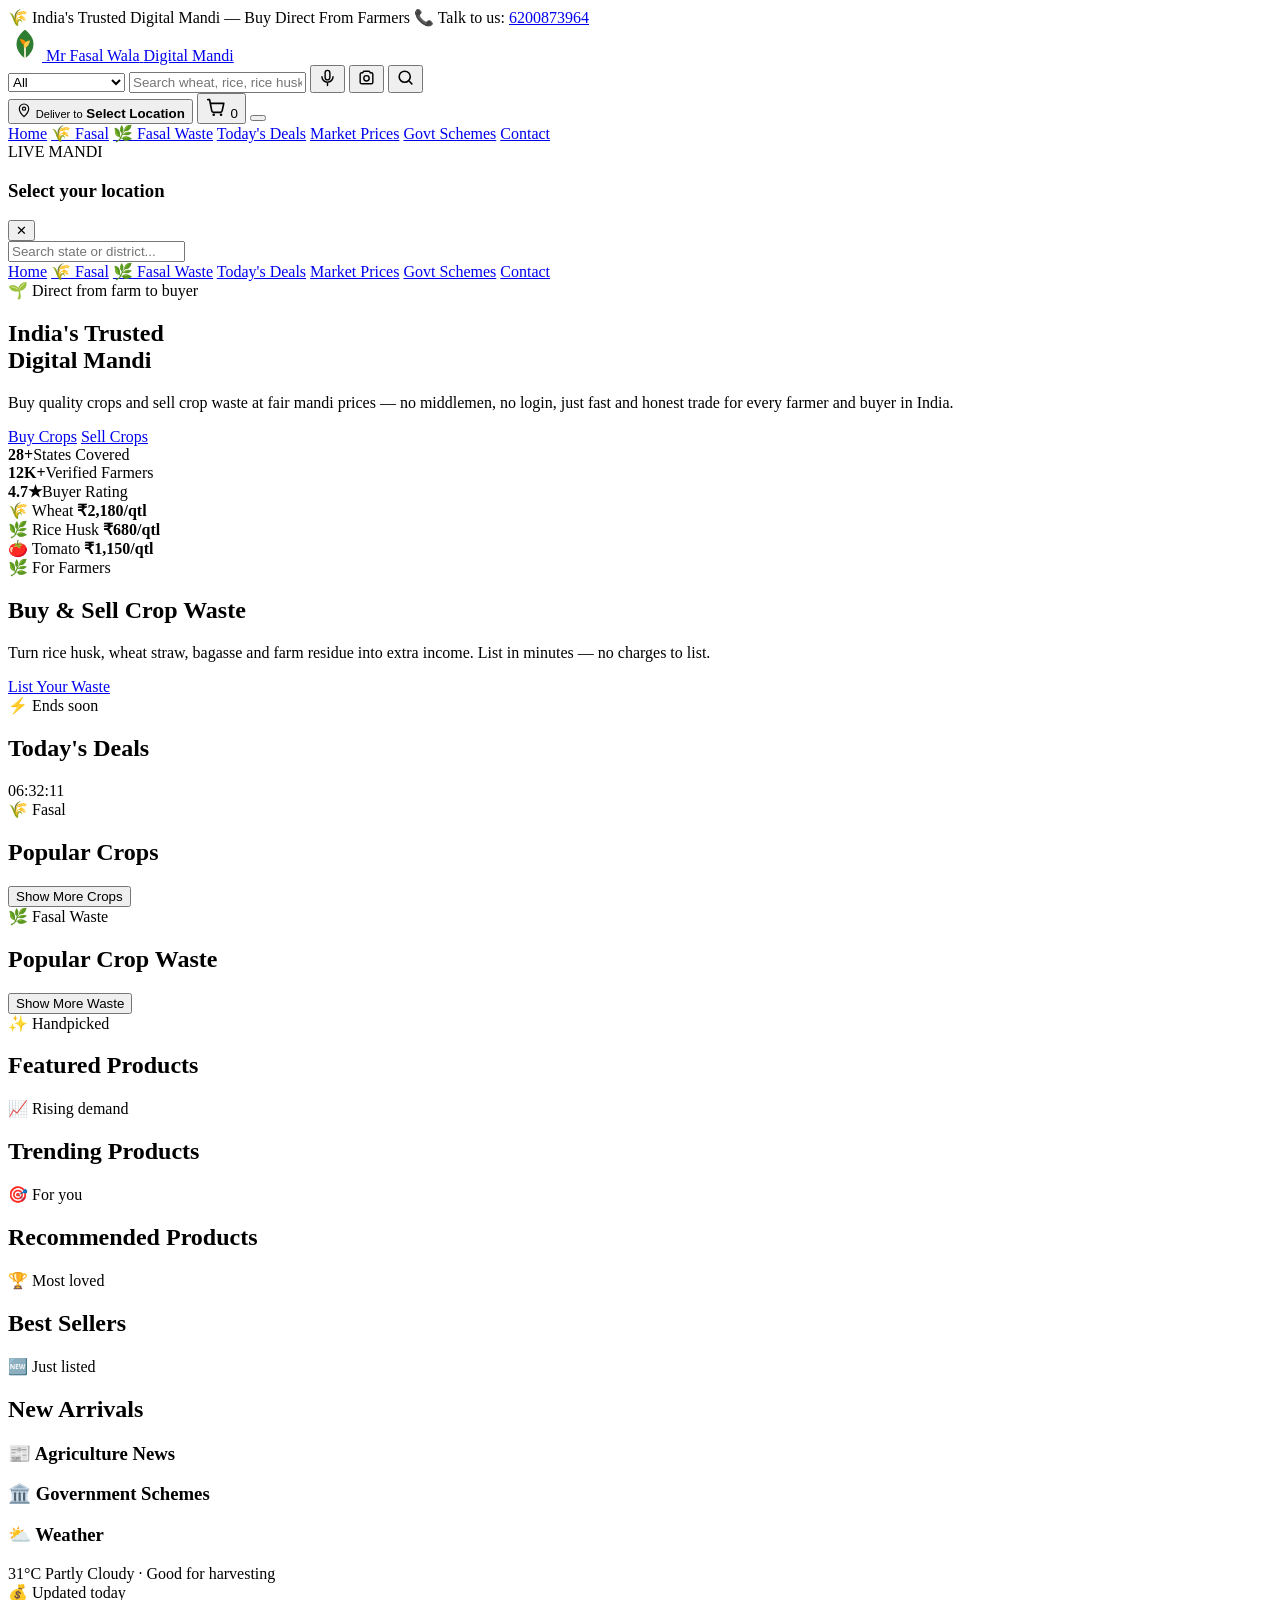
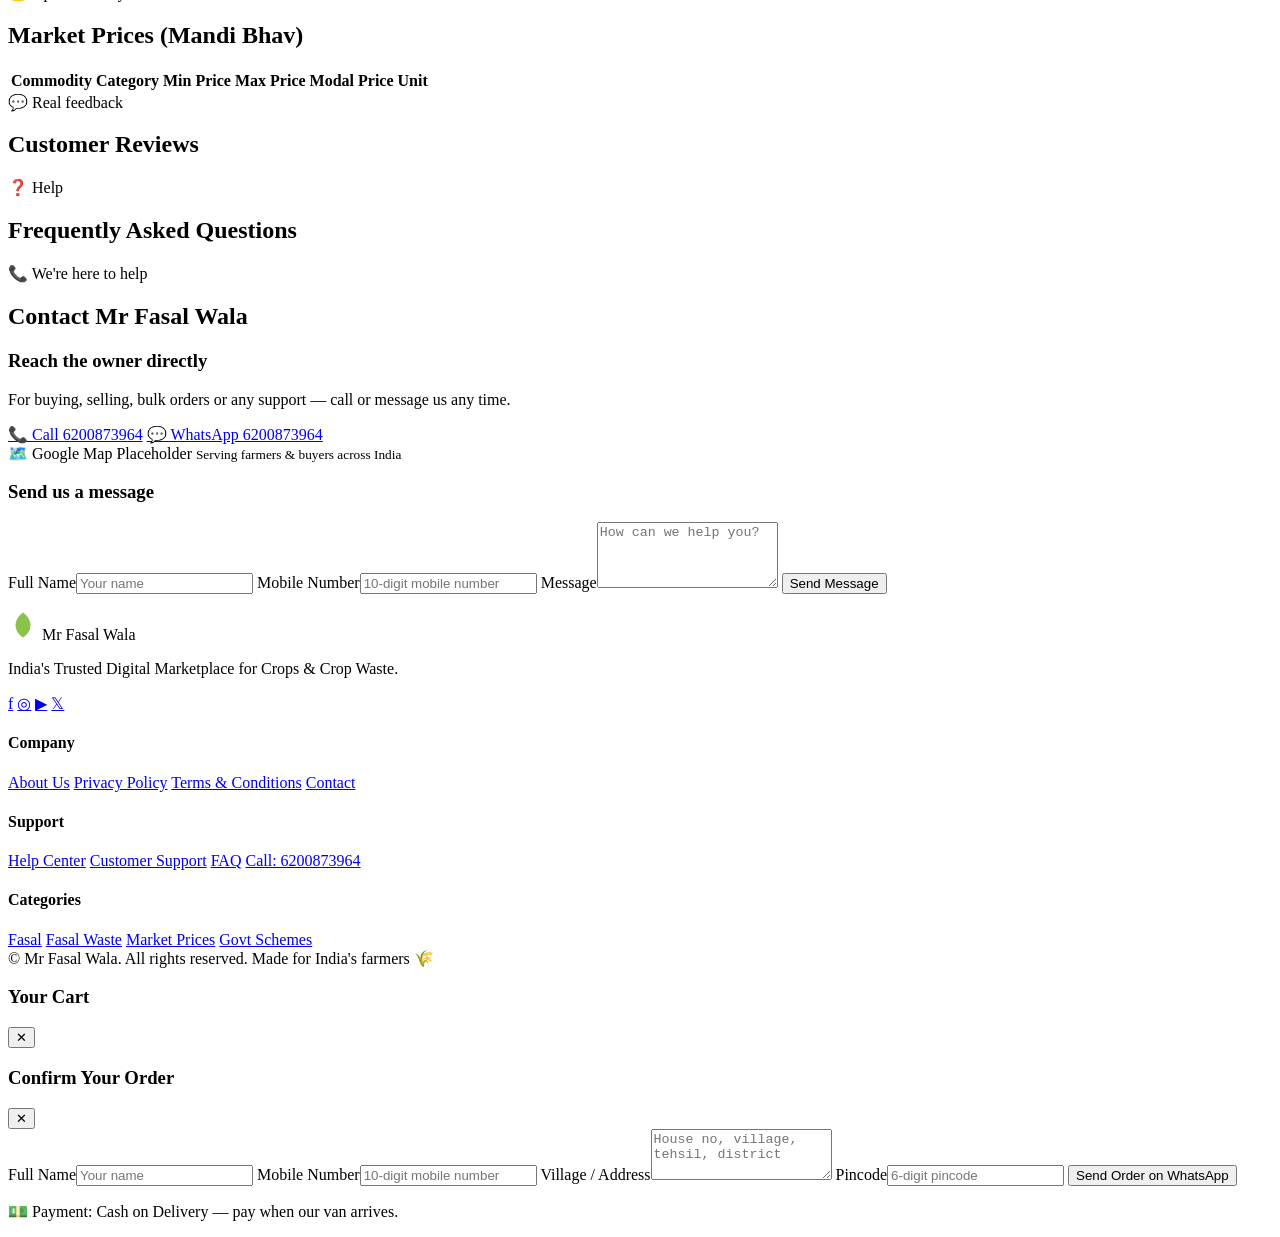
==== index.html @ b7734132 "Add files via upload" ====
<!DOCTYPE html>
<html lang="en">
<head>
<meta charset="UTF-8">
<meta name="viewport" content="width=device-width, initial-scale=1.0">
<title>Mr Fasal Wala | India's Trusted Digital Marketplace for Crops & Crop Waste</title>
<meta name="description" content="Mr Fasal Wala - Buy and sell crops, fasal waste and agricultural produce directly from farmers across India. Best mandi prices, fast delivery, Cash on Delivery.">
<link rel="preconnect" href="https://fonts.googleapis.com">
<link href="https://fonts.googleapis.com/css2?family=Baloo+2:wght@500;600;700;800&family=Inter:wght@400;500;600;700;800&family=JetBrains+Mono:wght@500;700&display=swap" rel="stylesheet">
<link rel="stylesheet" href="style.css">
</head>
<body>

<!-- ================= TOP UTILITY STRIP ================= -->
<div class="top-strip">
  <div class="container top-strip__inner">
    <span class="top-strip__msg">🌾 India's Trusted Digital Mandi — Buy Direct From Farmers</span>
    <span class="top-strip__msg top-strip__msg--hide-sm">📞 Talk to us: <a href="tel:6200873964">6200873964</a></span>
  </div>
</div>

<!-- ================= HEADER ================= -->
<header class="site-header" id="siteHeader">
  <div class="container site-header__inner">

    <a href="#home" class="brand" aria-label="Mr Fasal Wala Home">
      <span class="brand__mark">
        <svg width="34" height="34" viewBox="0 0 48 48" fill="none" xmlns="http://www.w3.org/2000/svg">
          <path d="M24 4C24 4 12 12 12 24C12 32.8 17.6 40 24 44C30.4 40 36 32.8 36 24C36 12 24 4 24 4Z" fill="#2E7D32"/>
          <path d="M24 44V22" stroke="#FFF8E1" stroke-width="2.4" stroke-linecap="round"/>
          <path d="M24 26C24 26 18 24 17 17C24 17 26 23 26 23" fill="#FB8C00"/>
          <path d="M24 30C24 30 30 27 31 19C23 19 22 27 22 27" fill="#FFC94A"/>
        </svg>
      </span>
      <span class="brand__text">
        <span class="brand__name">Mr Fasal Wala</span>
        <span class="brand__tag">Digital Mandi</span>
      </span>
    </a>

    <form class="search-bar" id="searchForm" role="search">
      <select class="search-bar__scope" id="searchScope" aria-label="Search category">
        <option value="all">All</option>
        <option value="fasal">🌾 Fasal</option>
        <option value="waste">🌿 Fasal Waste</option>
      </select>
      <input type="text" id="searchInput" class="search-bar__input" placeholder="Search wheat, rice, rice husk, bagasse..." aria-label="Search products">
      <button type="button" class="search-bar__icon-btn" id="voiceSearchBtn" title="Voice Search" aria-label="Voice Search">
        <svg width="19" height="19" viewBox="0 0 24 24" fill="none"><path d="M12 15a3 3 0 0 0 3-3V6a3 3 0 0 0-6 0v6a3 3 0 0 0 3 3Z" stroke="currentColor" stroke-width="1.8"/><path d="M19 11a7 7 0 0 1-14 0M12 19v3" stroke="currentColor" stroke-width="1.8" stroke-linecap="round"/></svg>
      </button>
      <button type="button" class="search-bar__icon-btn" id="cameraSearchBtn" title="Camera Search" aria-label="Camera Search">
        <svg width="19" height="19" viewBox="0 0 24 24" fill="none"><path d="M4 8a2 2 0 0 1 2-2h1.2l.9-1.5A1 1 0 0 1 9 4h6a1 1 0 0 1 .9.5L16.8 6H18a2 2 0 0 1 2 2v10a2 2 0 0 1-2 2H6a2 2 0 0 1-2-2V8Z" stroke="currentColor" stroke-width="1.8"/><circle cx="12" cy="13" r="3.4" stroke="currentColor" stroke-width="1.8"/></svg>
      </button>
      <button type="submit" class="search-bar__submit" aria-label="Search">
        <svg width="19" height="19" viewBox="0 0 24 24" fill="none"><circle cx="11" cy="11" r="7" stroke="currentColor" stroke-width="2"/><path d="m20 20-3.2-3.2" stroke="currentColor" stroke-width="2" stroke-linecap="round"/></svg>
      </button>
    </form>

    <div class="header-actions">
      <button class="location-pill" id="locationBtn" title="Select delivery location">
        <svg width="16" height="16" viewBox="0 0 24 24" fill="none"><path d="M12 22s7-6.6 7-12A7 7 0 0 0 5 10c0 5.4 7 12 7 12Z" stroke="currentColor" stroke-width="1.8"/><circle cx="12" cy="10" r="2.4" stroke="currentColor" stroke-width="1.8"/></svg>
        <span class="location-pill__text">
          <small>Deliver to</small>
          <b id="locationLabel">Select Location</b>
        </span>
      </button>

      <button class="icon-action" id="cartBtn" aria-label="Cart">
        <svg width="22" height="22" viewBox="0 0 24 24" fill="none"><path d="M3 4h2l2.4 12.2a2 2 0 0 0 2 1.6h7.3a2 2 0 0 0 2-1.6L20.5 8H6.2" stroke="currentColor" stroke-width="1.8" stroke-linecap="round" stroke-linejoin="round"/><circle cx="9.5" cy="20.5" r="1.4" fill="currentColor"/><circle cx="17.5" cy="20.5" r="1.4" fill="currentColor"/></svg>
        <span class="icon-action__badge" id="cartCount">0</span>
      </button>

      <button class="hamburger" id="hamburgerBtn" aria-label="Menu">
        <span></span><span></span><span></span>
      </button>
    </div>
  </div>

  <nav class="main-nav" id="mainNav">
    <div class="container main-nav__inner">
      <a href="#home" class="nav-link" data-nav="home">Home</a>
      <a href="#fasal" class="nav-link" data-nav="fasal">🌾 Fasal</a>
      <a href="#waste" class="nav-link" data-nav="waste">🌿 Fasal Waste</a>
      <a href="#deals" class="nav-link" data-nav="deals">Today's Deals</a>
      <a href="#mandi" class="nav-link" data-nav="mandi">Market Prices</a>
      <a href="#schemes" class="nav-link" data-nav="schemes">Govt Schemes</a>
      <a href="#contact" class="nav-link" data-nav="contact">Contact</a>
    </div>
  </nav>
</header>

<!-- Live mandi price ticker — signature element -->
<div class="ticker" id="mandiTicker" aria-label="Live mandi prices">
  <div class="ticker__label">LIVE MANDI</div>
  <div class="ticker__track" id="tickerTrack"></div>
</div>

<!-- ================= LOCATION MODAL ================= -->
<div class="modal-overlay" id="locationModal">
  <div class="modal">
    <div class="modal__head">
      <h3>Select your location</h3>
      <button class="modal__close" id="closeLocationModal" aria-label="Close">✕</button>
    </div>
    <input type="text" id="locationSearchInput" class="modal__input" placeholder="Search state or district...">
    <div class="modal__list" id="locationList"></div>
  </div>
</div>

<!-- ================= MOBILE MENU ================= -->
<div class="mobile-menu" id="mobileMenu">
  <a href="#home" data-nav="home">Home</a>
  <a href="#fasal" data-nav="fasal">🌾 Fasal</a>
  <a href="#waste" data-nav="waste">🌿 Fasal Waste</a>
  <a href="#deals" data-nav="deals">Today's Deals</a>
  <a href="#mandi" data-nav="mandi">Market Prices</a>
  <a href="#schemes" data-nav="schemes">Govt Schemes</a>
  <a href="#contact" data-nav="contact">Contact</a>
</div>

<main id="home">

  <!-- ================= HERO ================= -->
  <section class="hero">
    <div class="container hero__inner">
      <div class="hero__content">
        <span class="eyebrow">🌱 Direct from farm to buyer</span>
        <h1 class="hero__title">India's Trusted<br><span>Digital Mandi</span></h1>
        <p class="hero__desc">Buy quality crops and sell crop waste at fair mandi prices — no middlemen, no login, just fast and honest trade for every farmer and buyer in India.</p>
        <div class="hero__cta">
          <a href="#fasal" class="btn btn--primary">Buy Crops</a>
          <a href="#sell" class="btn btn--outline">Sell Crops</a>
        </div>
        <div class="hero__stats">
          <div><b>28+</b><span>States Covered</span></div>
          <div><b>12K+</b><span>Verified Farmers</span></div>
          <div><b>4.7★</b><span>Buyer Rating</span></div>
        </div>
      </div>
      <div class="hero__art" aria-hidden="true">
        <div class="hero__blob"></div>
        <div class="hero__card hero__card--1">🌾 Wheat <b>₹2,180/qtl</b></div>
        <div class="hero__card hero__card--2">🌿 Rice Husk <b>₹680/qtl</b></div>
        <div class="hero__card hero__card--3">🍅 Tomato <b>₹1,150/qtl</b></div>
      </div>
    </div>
  </section>

  <!-- ================= SELL BANNER ================= -->
  <section class="banner banner--waste" id="sell">
    <div class="container banner__inner">
      <div>
        <span class="eyebrow eyebrow--light">🌿 For Farmers</span>
        <h2>Buy &amp; Sell Crop Waste</h2>
        <p>Turn rice husk, wheat straw, bagasse and farm residue into extra income. List in minutes — no charges to list.</p>
      </div>
      <a href="#waste" class="btn btn--light">List Your Waste</a>
    </div>
  </section>

  <!-- ================= CATEGORY STRIP ================= -->
  <section class="section">
    <div class="container">
      <div class="cat-strip" id="catStrip"></div>
    </div>
  </section>

  <!-- ================= TODAY'S DEALS ================= -->
  <section class="section" id="deals">
    <div class="container">
      <div class="section__head">
        <div>
          <span class="eyebrow">⚡ Ends soon</span>
          <h2 class="section__title">Today's Deals</h2>
        </div>
        <div class="countdown" id="dealCountdown">06:32:11</div>
      </div>
      <div class="product-grid" id="dealsGrid"></div>
    </div>
  </section>

  <!-- ================= POPULAR CROPS ================= -->
  <section class="section section--tint" id="fasal">
    <div class="container">
      <div class="section__head">
        <div>
          <span class="eyebrow">🌾 Fasal</span>
          <h2 class="section__title">Popular Crops</h2>
        </div>
        <div class="filter-bar" id="fasalFilterBar"></div>
      </div>
      <div class="product-grid" id="fasalGrid"></div>
      <div class="section__more"><button class="btn btn--outline" id="loadMoreFasal">Show More Crops</button></div>
    </div>
  </section>

  <!-- ================= POPULAR WASTE ================= -->
  <section class="section" id="waste">
    <div class="container">
      <div class="section__head">
        <div>
          <span class="eyebrow">🌿 Fasal Waste</span>
          <h2 class="section__title">Popular Crop Waste</h2>
        </div>
        <div class="filter-bar" id="wasteFilterBar"></div>
      </div>
      <div class="product-grid" id="wasteGrid"></div>
      <div class="section__more"><button class="btn btn--outline" id="loadMoreWaste">Show More Waste</button></div>
    </div>
  </section>

  <!-- ================= FEATURED ================= -->
  <section class="section section--tint">
    <div class="container">
      <div class="section__head"><div><span class="eyebrow">✨ Handpicked</span><h2 class="section__title">Featured Products</h2></div></div>
      <div class="product-grid product-grid--scroll" id="featuredGrid"></div>
    </div>
  </section>

  <!-- ================= TRENDING ================= -->
  <section class="section">
    <div class="container">
      <div class="section__head"><div><span class="eyebrow">📈 Rising demand</span><h2 class="section__title">Trending Products</h2></div></div>
      <div class="product-grid product-grid--scroll" id="trendingGrid"></div>
    </div>
  </section>

  <!-- ================= RECOMMENDED ================= -->
  <section class="section section--tint">
    <div class="container">
      <div class="section__head"><div><span class="eyebrow">🎯 For you</span><h2 class="section__title">Recommended Products</h2></div></div>
      <div class="product-grid product-grid--scroll" id="recommendedGrid"></div>
    </div>
  </section>

  <!-- ================= BEST SELLERS ================= -->
  <section class="section">
    <div class="container">
      <div class="section__head"><div><span class="eyebrow">🏆 Most loved</span><h2 class="section__title">Best Sellers</h2></div></div>
      <div class="product-grid product-grid--scroll" id="bestSellerGrid"></div>
    </div>
  </section>

  <!-- ================= NEW ARRIVALS ================= -->
  <section class="section section--tint">
    <div class="container">
      <div class="section__head"><div><span class="eyebrow">🆕 Just listed</span><h2 class="section__title">New Arrivals</h2></div></div>
      <div class="product-grid product-grid--scroll" id="newArrivalGrid"></div>
    </div>
  </section>

  <!-- ================= AD BANNER ================= -->
  <section class="section">
    <div class="container">
      <div class="ad-banner" id="adBanner"></div>
    </div>
  </section>

  <!-- ================= NEWS + WEATHER + SCHEMES ================= -->
  <section class="section section--tint" id="schemes">
    <div class="container info-grid">
      <div class="info-card">
        <h3 class="info-card__title">📰 Agriculture News</h3>
        <ul class="info-list" id="newsList"></ul>
      </div>
      <div class="info-card">
        <h3 class="info-card__title">🏛️ Government Schemes</h3>
        <ul class="info-list" id="schemesList"></ul>
      </div>
      <div class="info-card weather-card" id="weatherCard">
        <h3 class="info-card__title">⛅ Weather</h3>
        <div class="weather-card__main">
          <span class="weather-card__temp">31°C</span>
          <span class="weather-card__desc">Partly Cloudy · Good for harvesting</span>
        </div>
        <div class="weather-card__row" id="weatherRow"></div>
      </div>
    </div>
  </section>

  <!-- ================= MARKET PRICES ================= -->
  <section class="section" id="mandi">
    <div class="container">
      <div class="section__head"><div><span class="eyebrow">💰 Updated today</span><h2 class="section__title">Market Prices (Mandi Bhav)</h2></div></div>
      <div class="table-wrap">
        <table class="price-table" id="priceTable">
          <thead><tr><th>Commodity</th><th>Category</th><th>Min Price</th><th>Max Price</th><th>Modal Price</th><th>Unit</th></tr></thead>
          <tbody id="priceTableBody"></tbody>
        </table>
      </div>
    </div>
  </section>

  <!-- ================= REVIEWS ================= -->
  <section class="section section--tint">
    <div class="container">
      <div class="section__head"><div><span class="eyebrow">💬 Real feedback</span><h2 class="section__title">Customer Reviews</h2></div></div>
      <div class="review-grid" id="reviewGrid"></div>
    </div>
  </section>

  <!-- ================= FAQ ================= -->
  <section class="section">
    <div class="container">
      <div class="section__head"><div><span class="eyebrow">❓ Help</span><h2 class="section__title">Frequently Asked Questions</h2></div></div>
      <div class="faq-list" id="faqList"></div>
    </div>
  </section>

  <!-- ================= CONTACT ================= -->
  <section class="section section--tint" id="contact">
    <div class="container">
      <div class="section__head"><div><span class="eyebrow">📞 We're here to help</span><h2 class="section__title">Contact Mr Fasal Wala</h2></div></div>
      <div class="contact-grid">
        <div class="contact-card">
          <h3>Reach the owner directly</h3>
          <p class="contact-card__desc">For buying, selling, bulk orders or any support — call or message us any time.</p>
          <div class="contact-buttons">
            <a href="tel:6200873964" class="btn btn--primary">📞 Call 6200873964</a>
            <a href="https://wa.me/916200873964" target="_blank" rel="noopener" class="btn btn--whatsapp">💬 WhatsApp 6200873964</a>
          </div>
          <div class="map-placeholder">
            <span>🗺️ Google Map Placeholder</span>
            <small>Serving farmers &amp; buyers across India</small>
          </div>
        </div>
        <form class="contact-form" id="contactForm">
          <h3>Send us a message</h3>
          <label>Full Name<input type="text" name="name" required placeholder="Your name"></label>
          <label>Mobile Number<input type="tel" name="mobile" required placeholder="10-digit mobile number" pattern="[0-9]{10}"></label>
          <label>Message<textarea name="message" rows="4" required placeholder="How can we help you?"></textarea></label>
          <button type="submit" class="btn btn--primary btn--block">Send Message</button>
          <p class="contact-form__note" id="contactFormNote"></p>
        </form>
      </div>
    </div>
  </section>

</main>

<!-- ================= FOOTER ================= -->
<footer class="site-footer">
  <div class="container footer-grid">
    <div class="footer-col footer-col--brand">
      <div class="brand brand--footer">
        <span class="brand__mark">
          <svg width="30" height="30" viewBox="0 0 48 48" fill="none"><path d="M24 4C24 4 12 12 12 24C12 32.8 17.6 40 24 44C30.4 40 36 32.8 36 24C36 12 24 4 24 4Z" fill="#8BC34A"/></svg>
        </span>
        <span class="brand__name brand__name--footer">Mr Fasal Wala</span>
      </div>
      <p>India's Trusted Digital Marketplace for Crops &amp; Crop Waste.</p>
      <div class="social-icons">
        <a href="#" aria-label="Facebook">f</a>
        <a href="#" aria-label="Instagram">◎</a>
        <a href="#" aria-label="YouTube">▶</a>
        <a href="#" aria-label="Twitter">𝕏</a>
      </div>
    </div>
    <div class="footer-col">
      <h4>Company</h4>
      <a href="#about">About Us</a>
      <a href="#privacy">Privacy Policy</a>
      <a href="#terms">Terms &amp; Conditions</a>
      <a href="#contact">Contact</a>
    </div>
    <div class="footer-col">
      <h4>Support</h4>
      <a href="#help">Help Center</a>
      <a href="#support">Customer Support</a>
      <a href="#faq">FAQ</a>
      <a href="tel:6200873964">Call: 6200873964</a>
    </div>
    <div class="footer-col">
      <h4>Categories</h4>
      <a href="#fasal">Fasal</a>
      <a href="#waste">Fasal Waste</a>
      <a href="#mandi">Market Prices</a>
      <a href="#schemes">Govt Schemes</a>
    </div>
  </div>
  <div class="footer-bottom">
    <div class="container footer-bottom__inner">
      <span>© <span id="footerYear"></span> Mr Fasal Wala. All rights reserved.</span>
      <span>Made for India's farmers 🌾</span>
    </div>
  </div>
</footer>

<!-- ================= PRODUCT QUICK VIEW MODAL ================= -->
<div class="modal-overlay" id="productModal">
  <div class="modal modal--product" id="productModalContent"></div>
</div>

<!-- ================= CART DRAWER ================= -->
<div class="drawer-overlay" id="cartOverlay"></div>
<aside class="cart-drawer" id="cartDrawer">
  <div class="cart-drawer__head">
    <h3>Your Cart</h3>
    <button id="closeCartBtn" aria-label="Close cart">✕</button>
  </div>
  <div class="cart-drawer__body" id="cartBody"></div>
  <div class="cart-drawer__footer" id="cartFooter"></div>
</aside>

<!-- ================= CHECKOUT MODAL ================= -->
<div class="modal-overlay" id="checkoutModal">
  <div class="modal">
    <div class="modal__head">
      <h3>Confirm Your Order</h3>
      <button class="modal__close" id="closeCheckoutModal" aria-label="Close">✕</button>
    </div>
    <form id="checkoutForm" class="contact-form" style="padding:0;">
      <label>Full Name<input type="text" name="name" id="checkoutName" required placeholder="Your name"></label>
      <label>Mobile Number<input type="tel" name="mobile" id="checkoutMobile" required placeholder="10-digit mobile number" pattern="[0-9]{10}"></label>
      <label>Village / Address<textarea name="address" id="checkoutAddress" rows="3" required placeholder="House no, village, tehsil, district"></textarea></label>
      <label>Pincode<input type="text" name="pincode" id="checkoutPincode" required placeholder="6-digit pincode" pattern="[0-9]{6}"></label>
      <button type="submit" class="btn btn--primary btn--block">Send Order on WhatsApp</button>
      <p class="contact-form__note">💵 Payment: Cash on Delivery — pay when our van arrives.</p>
    </form>
  </div>
</div>

<!-- ================= TOAST ================= -->
<div class="toast" id="toast"></div>

<script src="script.js"></script>
</body>
  </html>
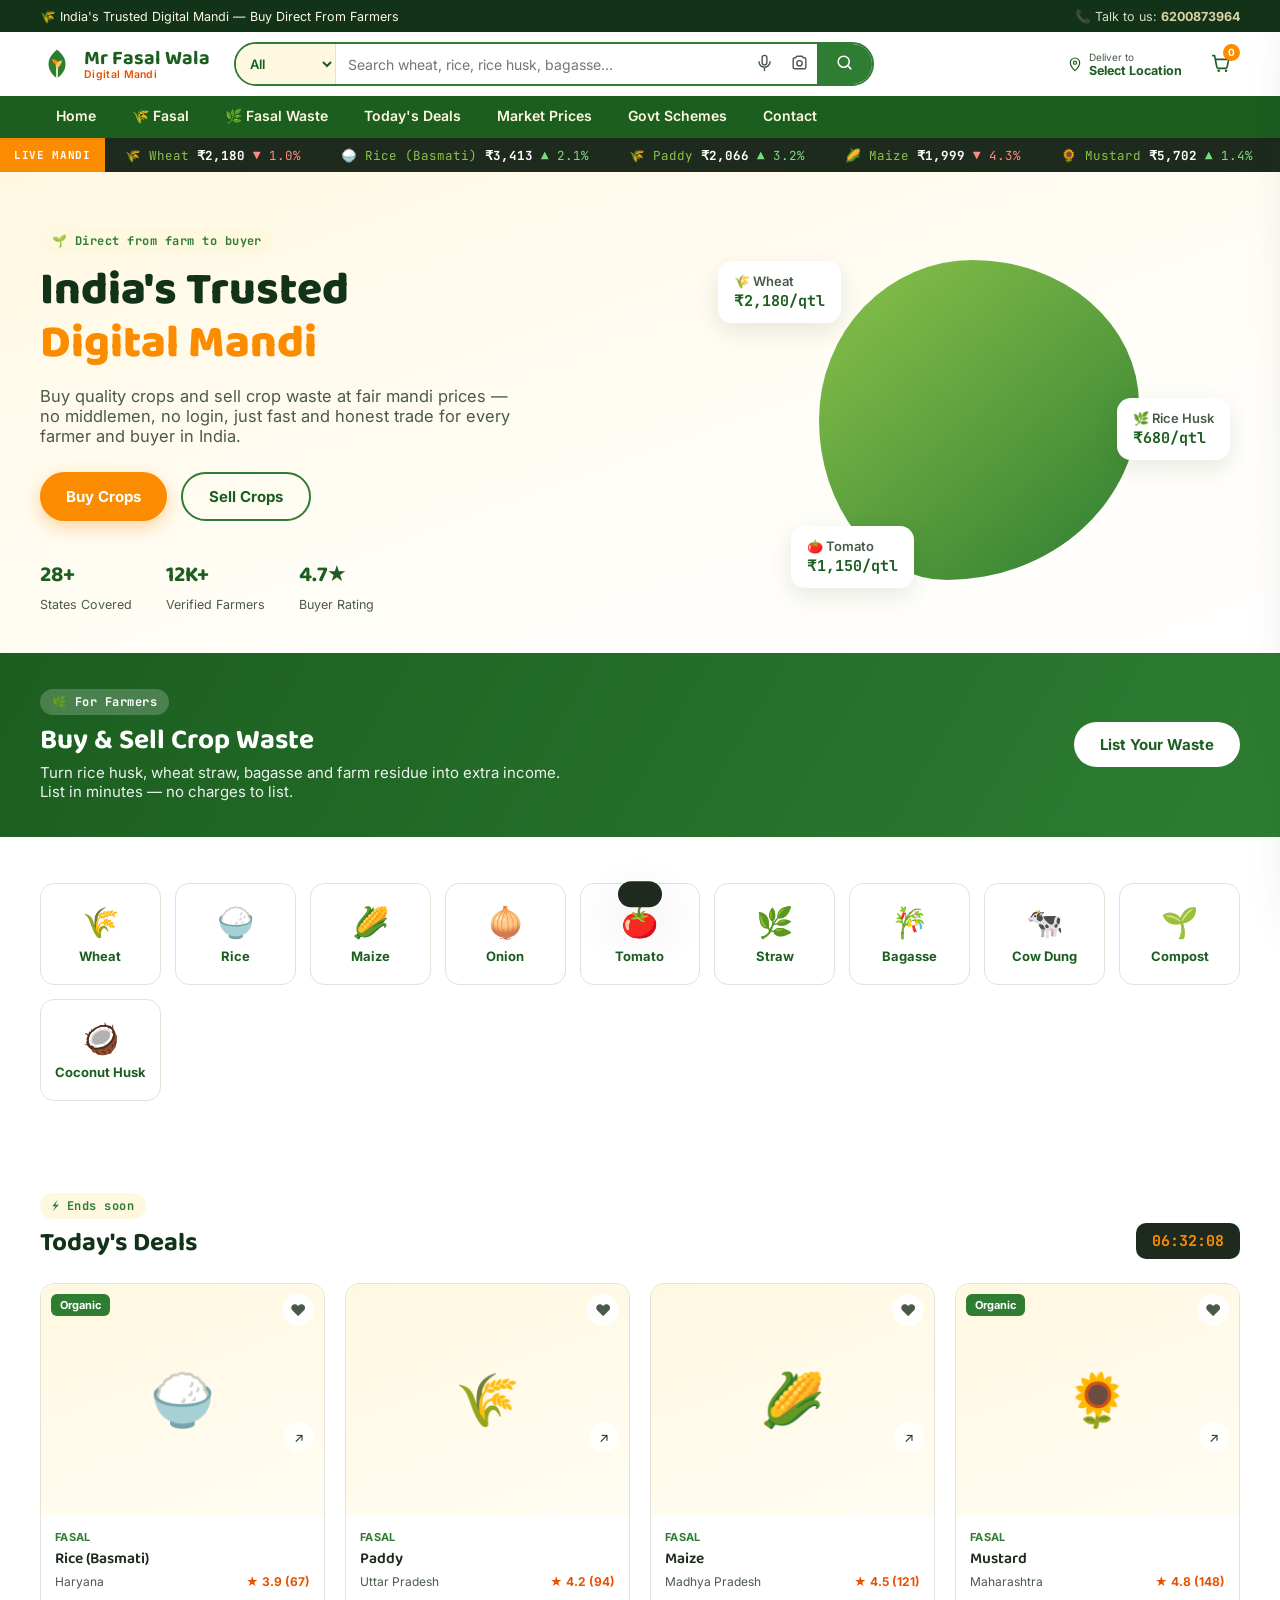
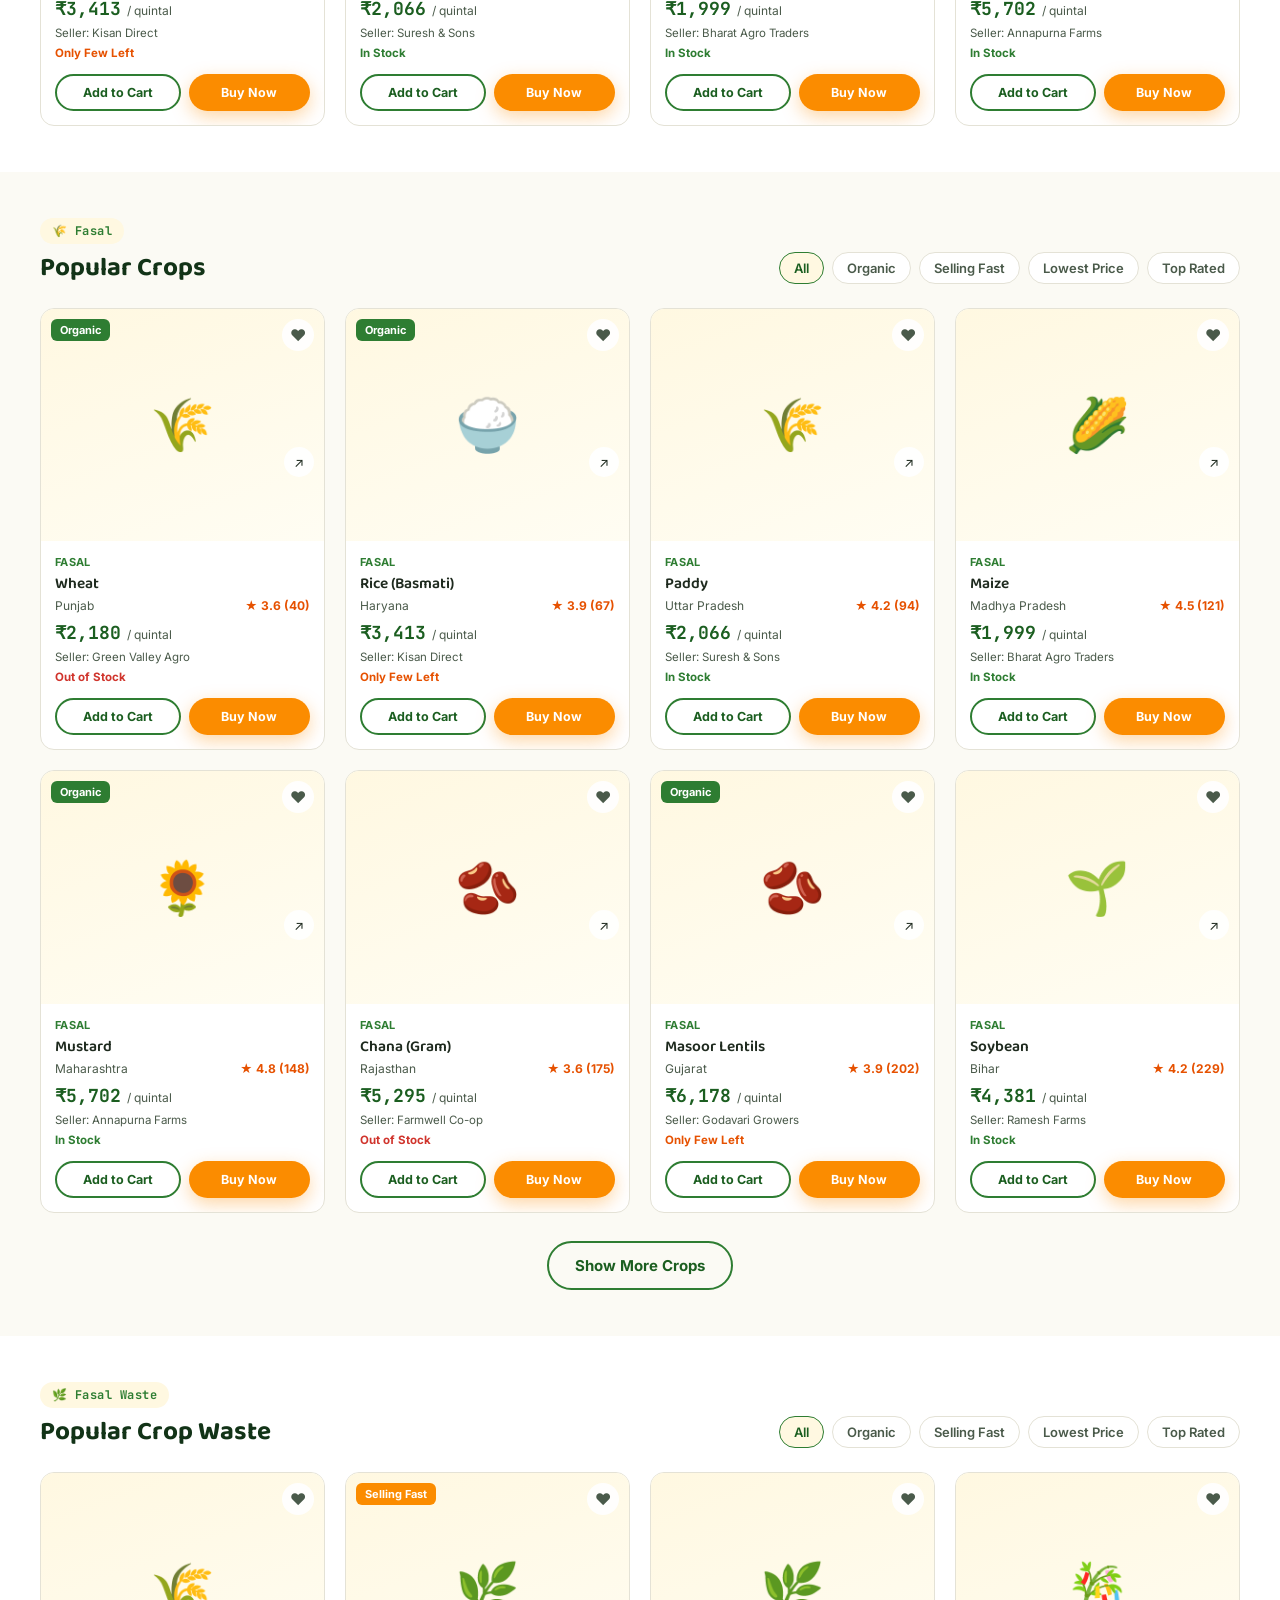
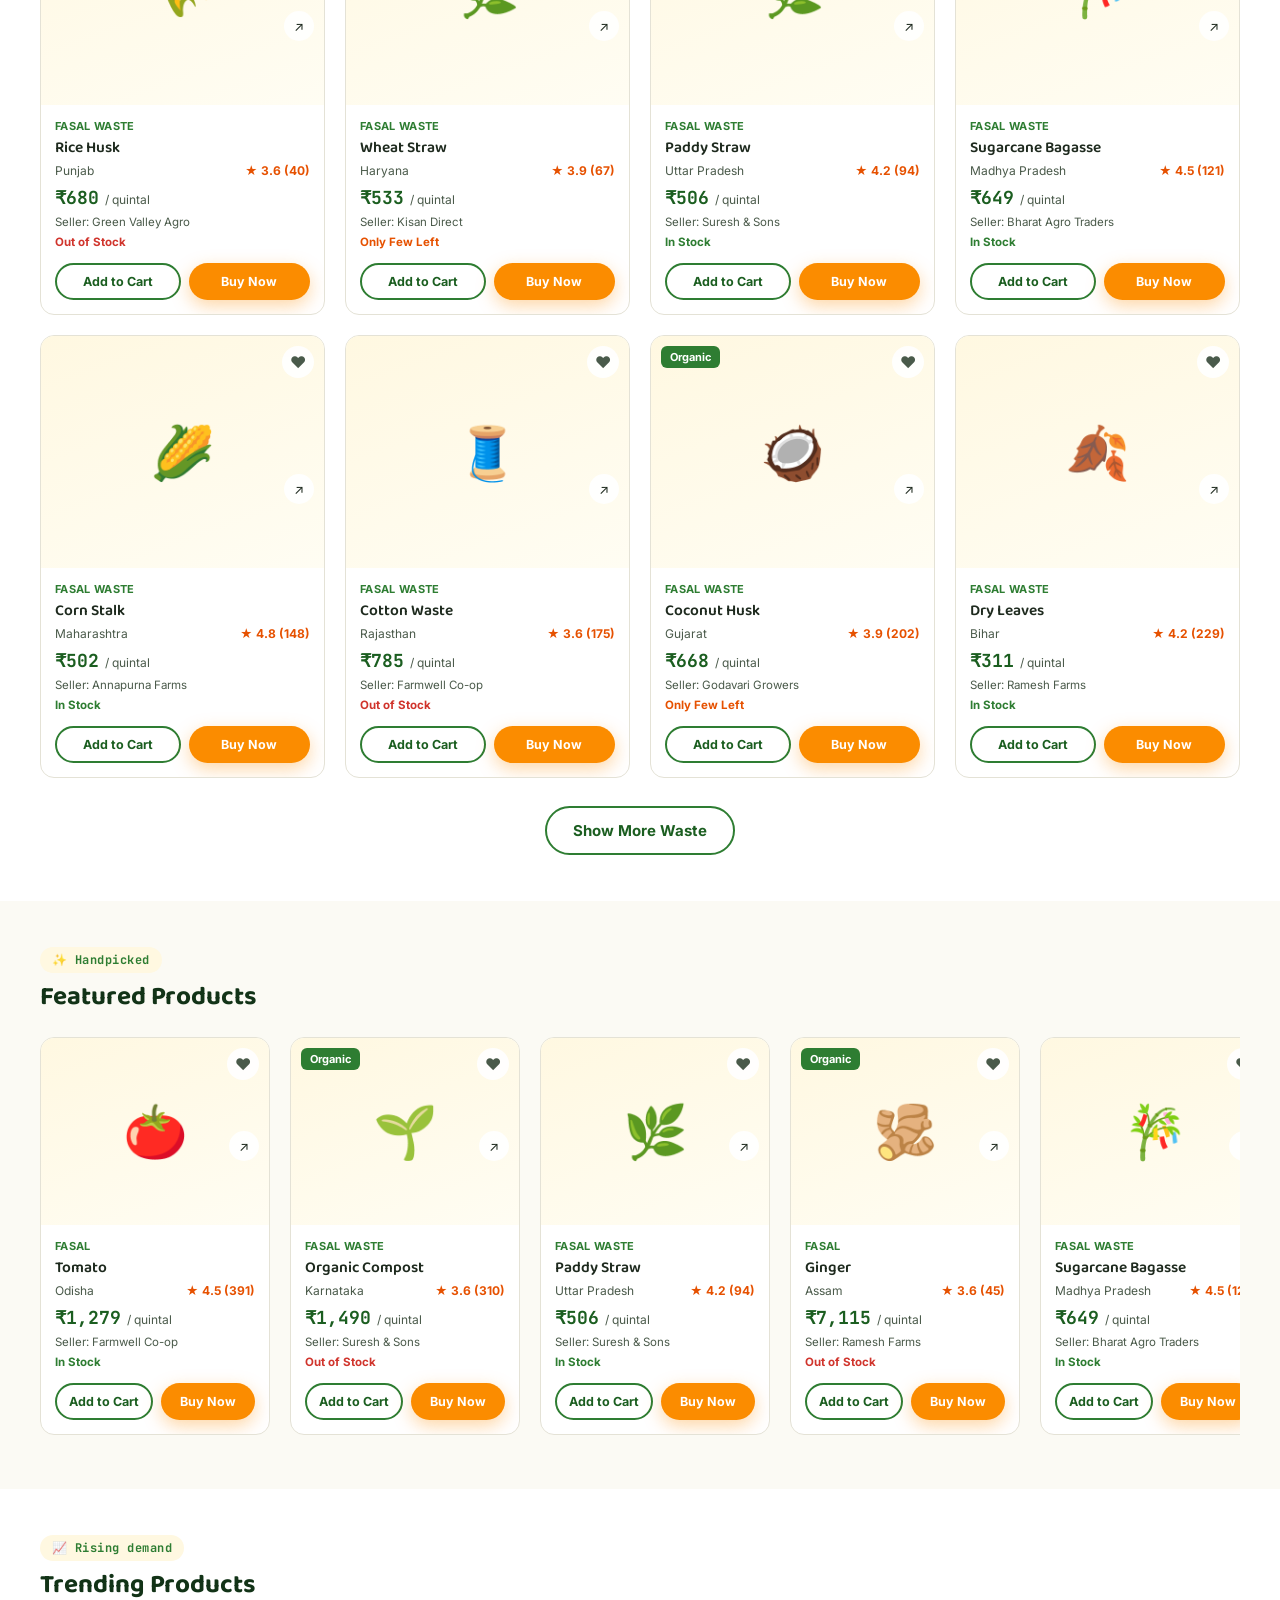
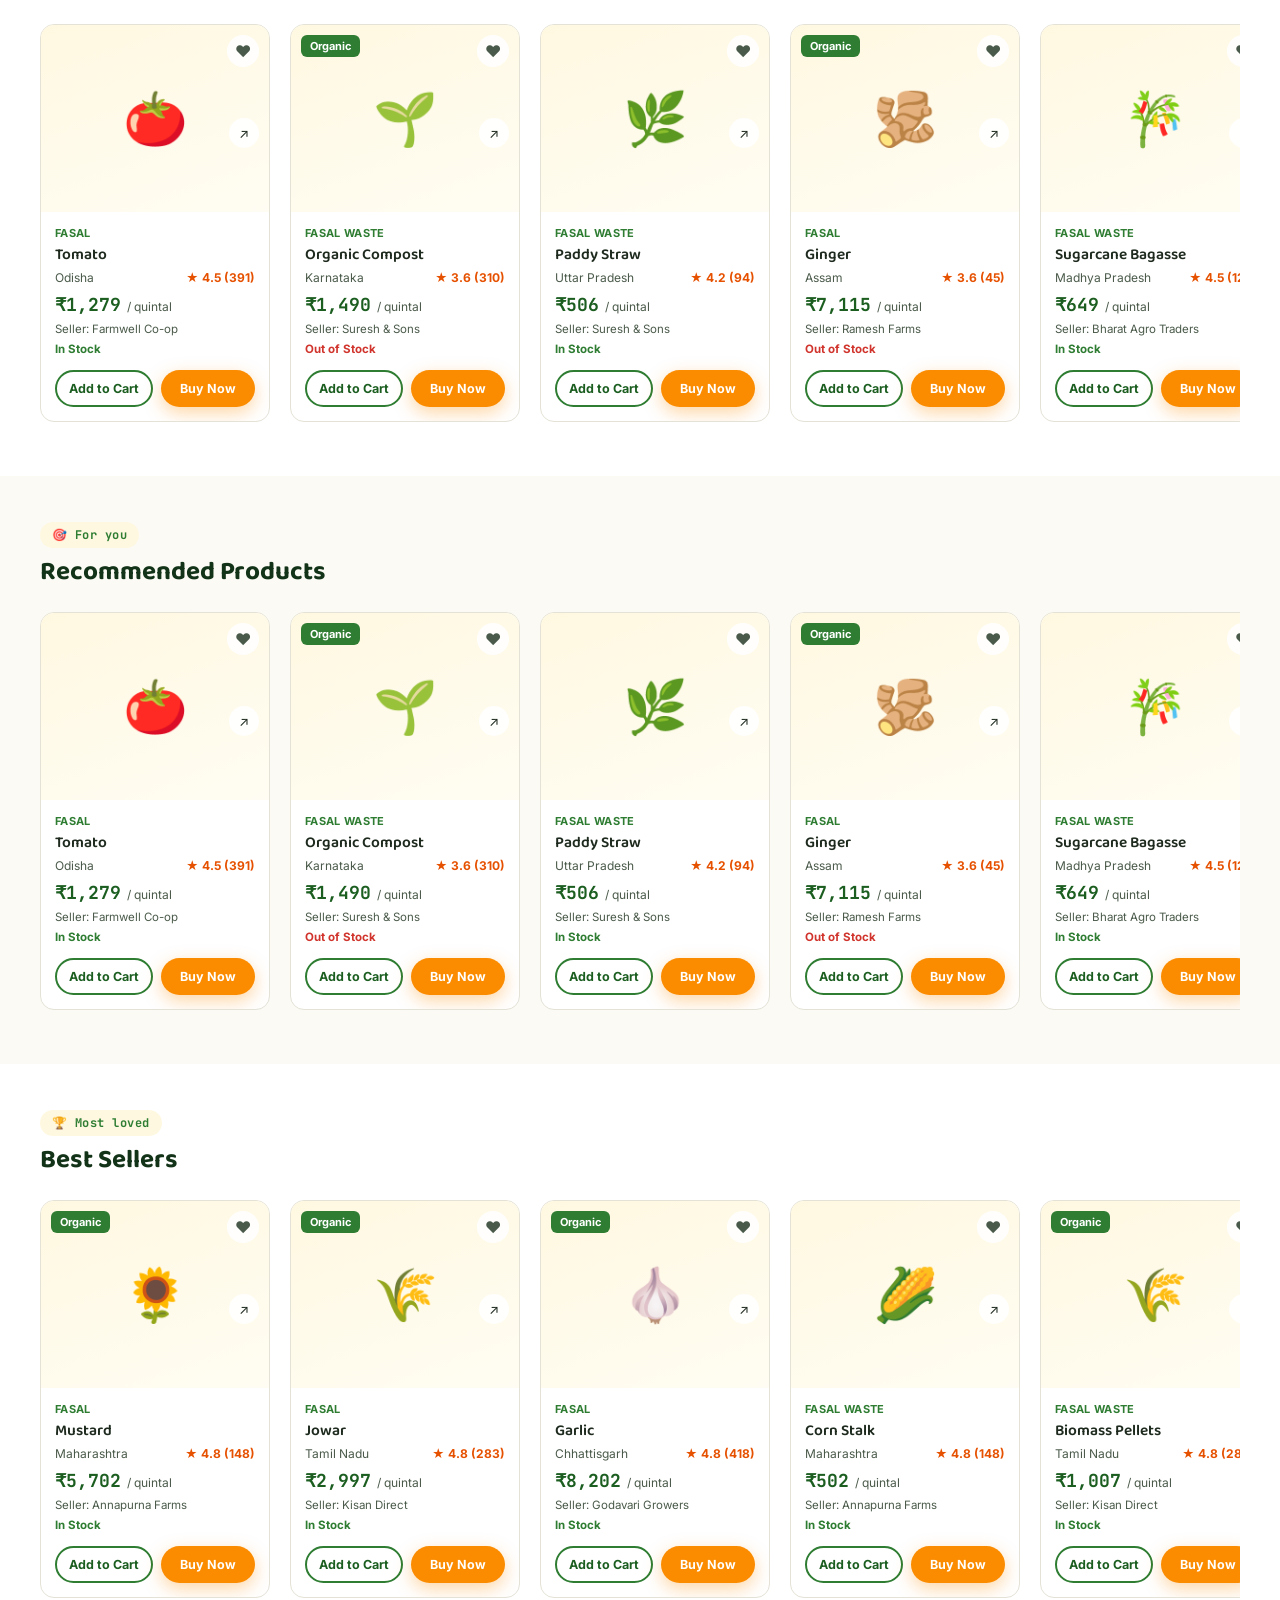
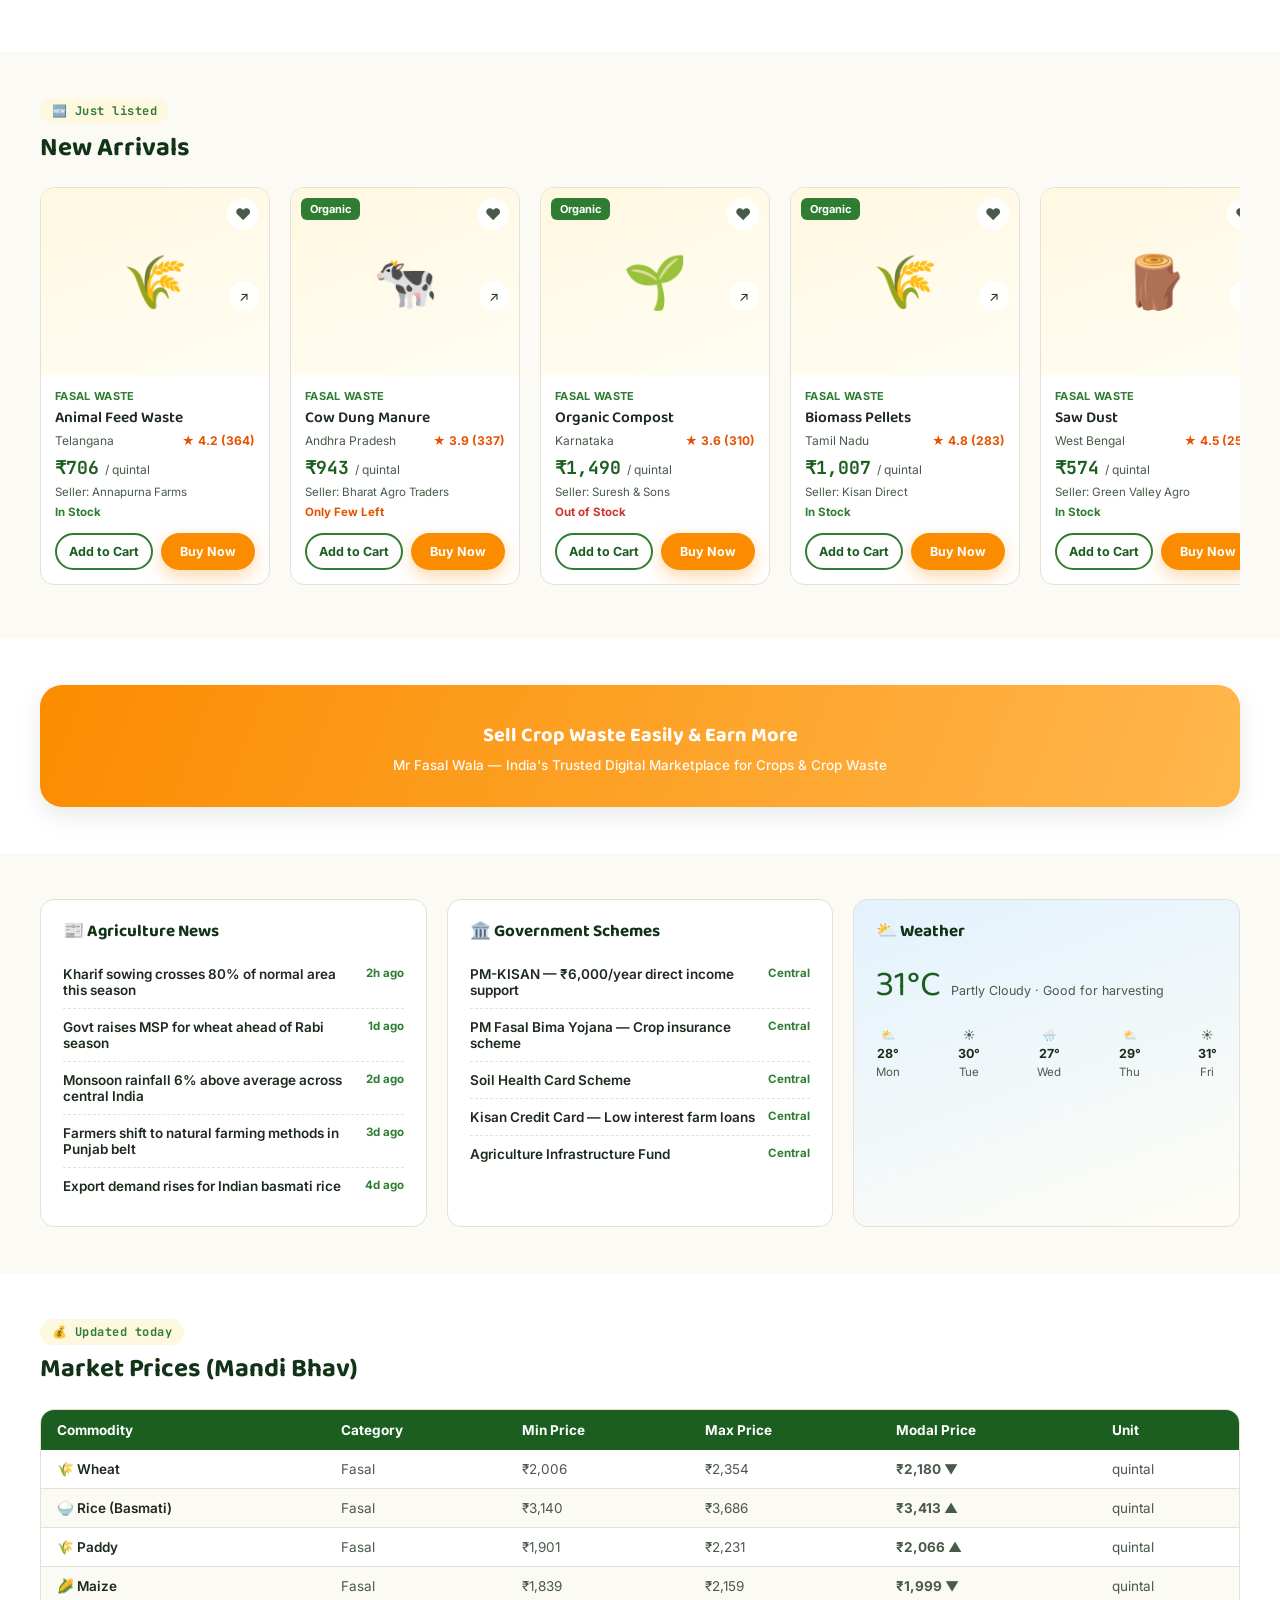
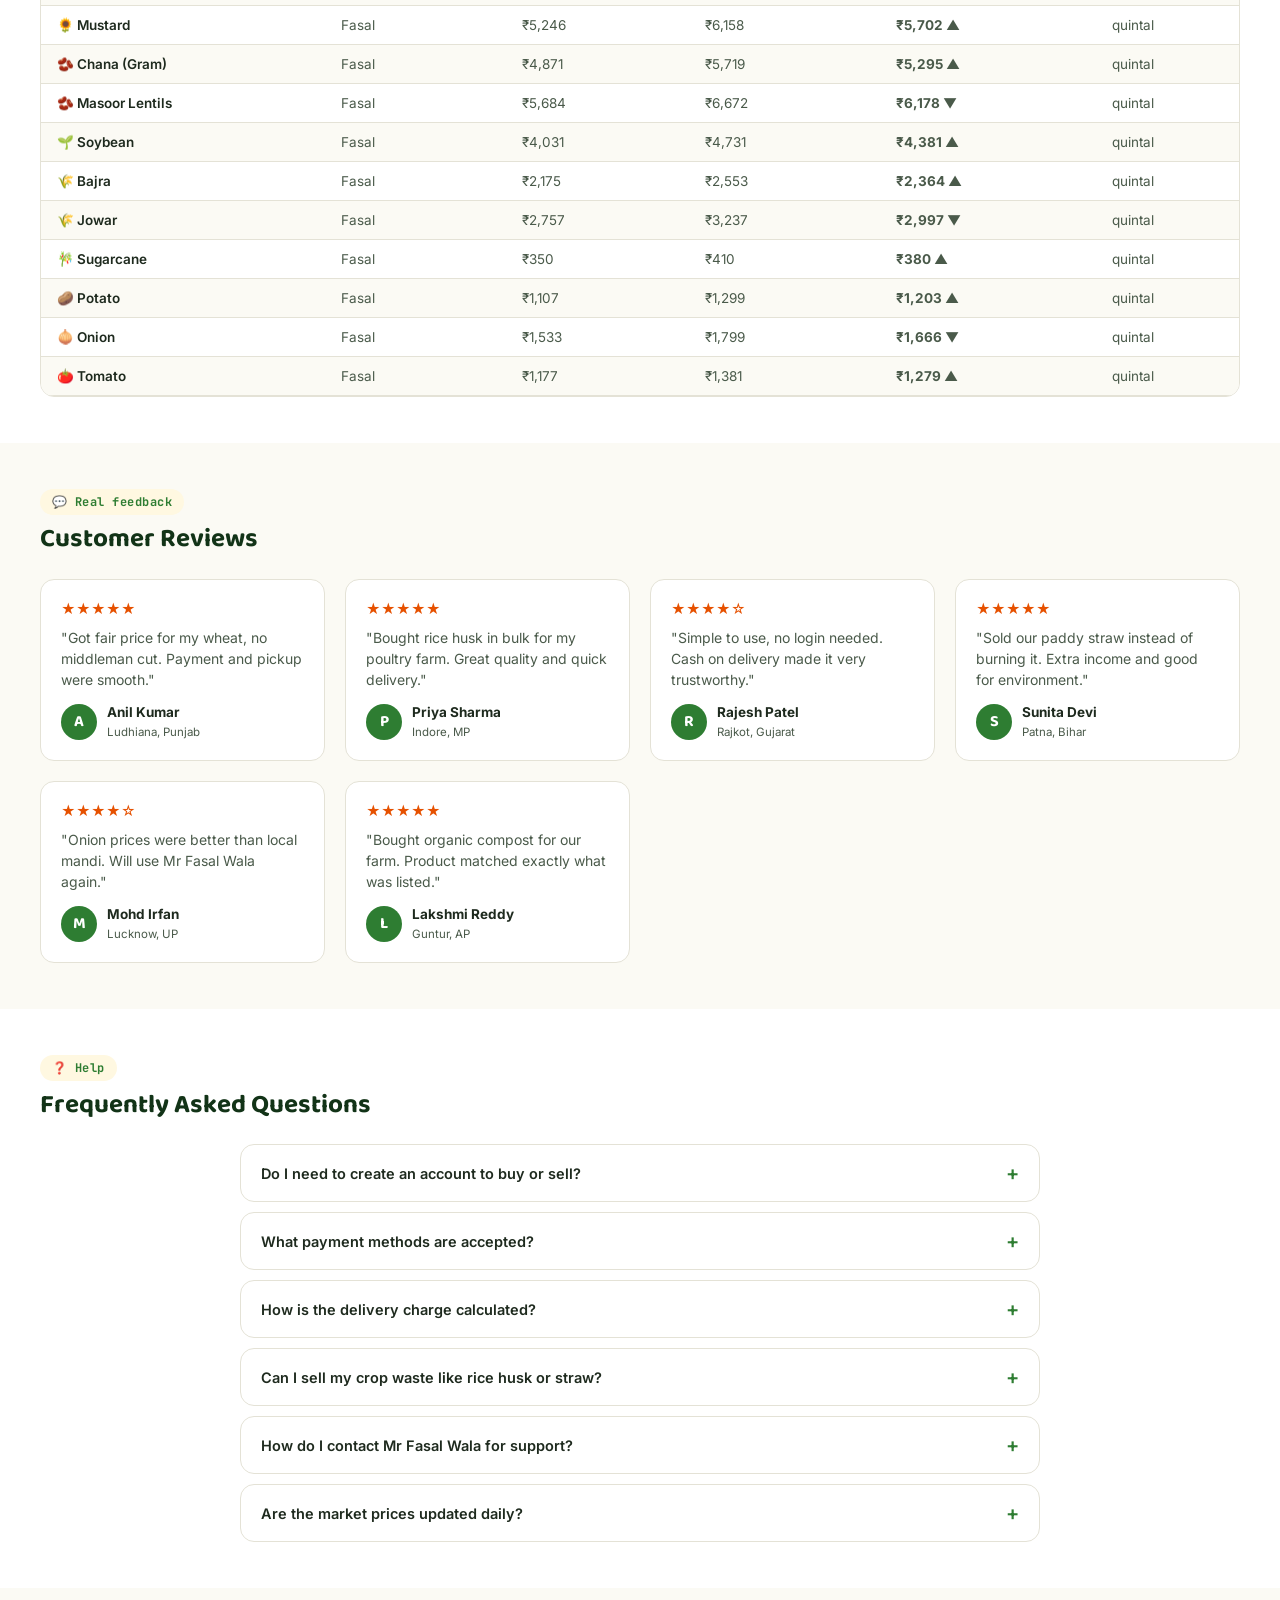
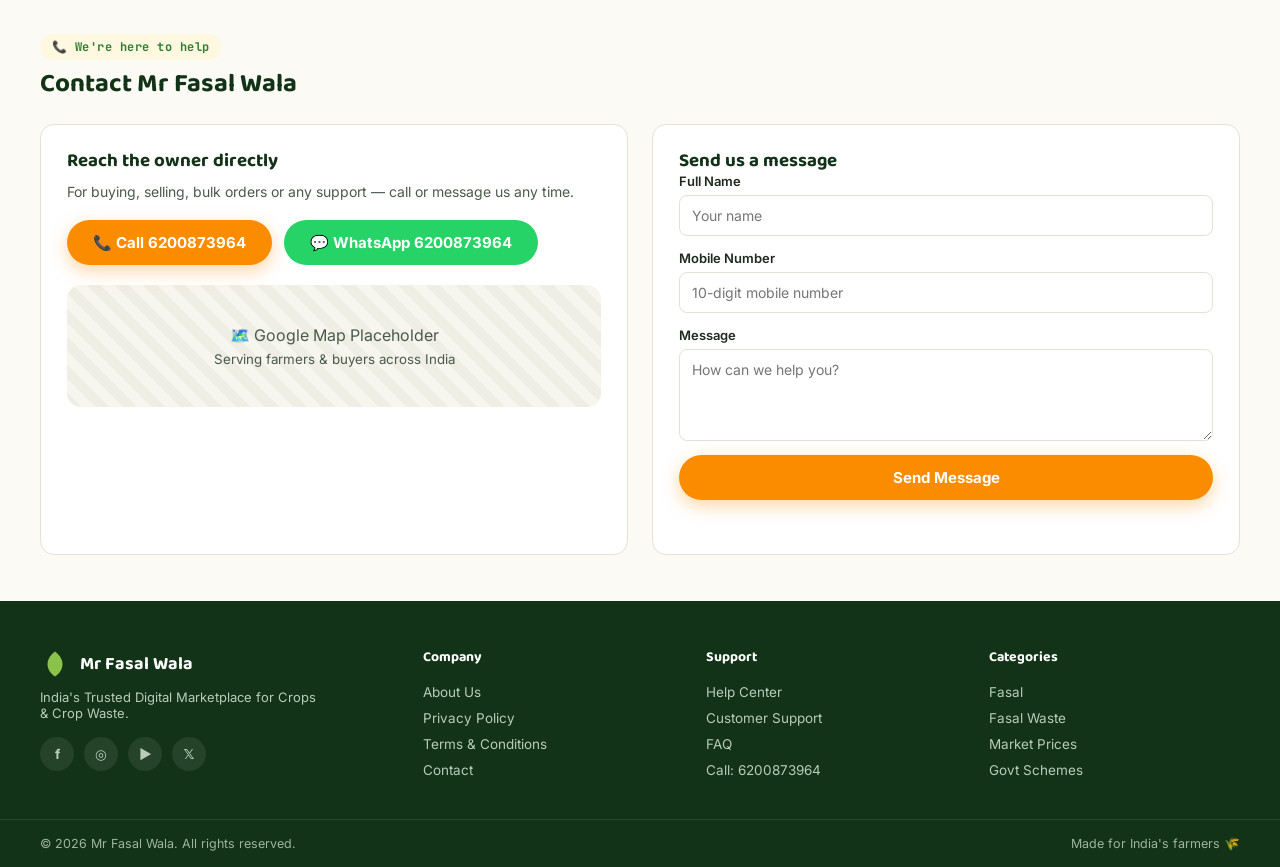
==== commit b4f66420: "Create index.html" ====
--- a/index.html
+++ b/index.html
@@ -8,6 +8,10 @@
 <link rel="preconnect" href="https://fonts.googleapis.com">
 <link href="https://fonts.googleapis.com/css2?family=Baloo+2:wght@500;600;700;800&family=Inter:wght@400;500;600;700;800&family=JetBrains+Mono:wght@500;700&display=swap" rel="stylesheet">
 <link rel="stylesheet" href="style.css">
+<link rel="manifest" href="manifest.json">
+<meta name="theme-color" content="#2E7D32">
+<link rel="icon" href="icon-192.png">
+<link rel="apple-touch-icon" href="icon-192.png">
 </head>
 <body>
 
@@ -426,4 +430,4 @@
 <script src="script.js"></script>
 </body>
   </html>
-          
+
--- a/style.css
+++ b/style.css
@@ -0,0 +1,546 @@
+/* =========================================================
+   MR FASAL WALA — STYLESHEET
+   Design tokens: Green / White / Light Yellow / Orange
+   Display font: Baloo 2 | Body font: Inter | Data font: JetBrains Mono
+   ========================================================= */
+
+:root{
+  --green-900:#123317;
+  --green-800:#1B5E20;
+  --green:#2E7D32;
+  --green-600:#3E8E41;
+  --green-light:#8BC34A;
+  --cream:#FFF8E1;
+  --cream-deep:#FFF1BF;
+  --white:#FFFFFF;
+  --orange:#FB8C00;
+  --orange-dark:#E65100;
+  --ink:#1E2A1E;
+  --ink-soft:#4A5A4A;
+  --line:#E4E2D6;
+  --danger:#D0342C;
+
+  --font-display:'Baloo 2', system-ui, sans-serif;
+  --font-body:'Inter', system-ui, sans-serif;
+  --font-mono:'JetBrains Mono', monospace;
+
+  --radius-sm:8px;
+  --radius-md:14px;
+  --radius-lg:22px;
+  --shadow-sm:0 1px 3px rgba(18,51,23,.08);
+  --shadow-md:0 8px 24px rgba(18,51,23,.10);
+  --shadow-lg:0 20px 48px rgba(18,51,23,.16);
+  --header-h:64px;
+}
+
+*,*::before,*::after{box-sizing:border-box;}
+html{scroll-behavior:smooth; scroll-padding-top:120px;}
+body{
+  margin:0;
+  font-family:var(--font-body);
+  color:var(--ink);
+  background:var(--white);
+  -webkit-font-smoothing:antialiased;
+  overflow-x:hidden;
+}
+img{max-width:100%;display:block;}
+a{color:inherit;text-decoration:none;}
+ul{list-style:none;margin:0;padding:0;}
+button{font-family:inherit;cursor:pointer;border:none;background:none;color:inherit;}
+input,textarea,select{font-family:inherit;font-size:15px;}
+h1,h2,h3,h4{font-family:var(--font-display);margin:0;color:var(--green-900);line-height:1.15;}
+p{margin:0;}
+.container{max-width:1240px;margin:0 auto;padding:0 20px;}
+
+@media(prefers-reduced-motion:reduce){
+  *{animation-duration:0.001ms !important; transition-duration:0.001ms !important;}
+}
+
+/* ---------- Buttons ---------- */
+.btn{
+  display:inline-flex;align-items:center;justify-content:center;gap:6px;
+  padding:13px 26px;border-radius:999px;font-weight:700;font-size:15px;
+  transition:transform .15s ease, box-shadow .15s ease, background .15s ease;
+  white-space:nowrap;
+}
+.btn:active{transform:scale(.97);}
+.btn--primary{background:var(--orange);color:var(--white);box-shadow:0 6px 18px rgba(251,140,0,.35);}
+.btn--primary:hover{background:var(--orange-dark);}
+.btn--outline{background:transparent;color:var(--green-800);border:2px solid var(--green);}
+.btn--outline:hover{background:var(--green);color:var(--white);}
+.btn--light{background:var(--white);color:var(--green-800);}
+.btn--light:hover{background:var(--cream);}
+.btn--whatsapp{background:#25D366;color:var(--white);}
+.btn--whatsapp:hover{background:#1DA851;}
+.btn--block{width:100%;}
+.eyebrow{
+  display:inline-block;font-family:var(--font-mono);font-size:12px;font-weight:700;
+  letter-spacing:.04em;color:var(--green);background:var(--cream);
+  padding:5px 12px;border-radius:999px;margin-bottom:10px;
+}
+.eyebrow--light{background:rgba(255,255,255,.2);color:var(--white);}
+
+/* =========================================================
+   TOP STRIP
+   ========================================================= */
+.top-strip{background:var(--green-900);color:var(--cream);font-size:12.5px;}
+.top-strip__inner{display:flex;justify-content:space-between;align-items:center;height:32px;}
+.top-strip__msg a{color:var(--cream-deep);font-weight:700;}
+.top-strip__msg--hide-sm{opacity:.85;}
+
+/* =========================================================
+   HEADER
+   ========================================================= */
+.site-header{position:sticky;top:0;z-index:60;background:var(--white);box-shadow:var(--shadow-sm);}
+.site-header__inner{
+  display:grid;grid-template-columns:auto 1fr auto;gap:24px;align-items:center;height:var(--header-h);
+}
+.brand{display:flex;align-items:center;gap:10px;flex-shrink:0;}
+.brand__mark{display:flex;}
+.brand__text{display:flex;flex-direction:column;line-height:1.1;}
+.brand__name{font-family:var(--font-display);font-weight:700;font-size:20px;color:var(--green-800);}
+.brand__tag{font-size:10.5px;color:var(--orange-dark);font-weight:600;letter-spacing:.03em;}
+
+.search-bar{
+  display:flex;align-items:stretch;height:44px;border:2px solid var(--green);border-radius:999px;
+  overflow:hidden;max-width:640px;background:var(--white);
+}
+.search-bar__scope{
+  border:none;background:var(--cream);padding:0 10px;font-size:13px;color:var(--green-800);font-weight:600;
+  border-right:1px solid var(--line);max-width:100px;
+}
+.search-bar__input{border:none;outline:none;flex:1;padding:0 12px;font-size:14px;min-width:0;}
+.search-bar__icon-btn{padding:0 8px;color:var(--ink-soft);flex-shrink:0;}
+.search-bar__icon-btn:hover{color:var(--green);}
+.search-bar__submit{background:var(--green);color:var(--white);padding:0 18px;flex-shrink:0;}
+.search-bar__submit:hover{background:var(--green-800);}
+
+.header-actions{display:flex;align-items:center;gap:8px;}
+.location-pill{
+  display:flex;align-items:center;gap:6px;padding:6px 12px;border-radius:12px;color:var(--green-800);
+}
+.location-pill:hover{background:var(--cream);}
+.location-pill__text{display:flex;flex-direction:column;text-align:left;line-height:1.2;}
+.location-pill__text small{font-size:10px;color:var(--ink-soft);}
+.location-pill__text b{font-size:12.5px;max-width:110px;overflow:hidden;text-overflow:ellipsis;white-space:nowrap;}
+
+.icon-action{position:relative;padding:8px;border-radius:10px;color:var(--green-800);}
+.icon-action:hover{background:var(--cream);}
+.icon-action__badge{
+  position:absolute;top:0;right:0;background:var(--orange);color:var(--white);font-size:10px;font-weight:700;
+  min-width:17px;height:17px;border-radius:999px;display:flex;align-items:center;justify-content:center;
+}
+.hamburger{display:none;flex-direction:column;gap:4px;padding:8px;}
+.hamburger span{width:22px;height:2.4px;background:var(--green-800);border-radius:2px;}
+
+.main-nav{background:var(--green-800);}
+.main-nav__inner{display:flex;gap:4px;overflow-x:auto;}
+.nav-link{
+  padding:11px 16px;font-size:14px;font-weight:600;color:var(--cream);white-space:nowrap;
+  border-bottom:3px solid transparent;
+}
+.nav-link:hover,.nav-link.active{border-bottom-color:var(--orange);background:rgba(255,255,255,.06);}
+
+/* ---------- Ticker (signature element) ---------- */
+.ticker{
+  display:flex;align-items:center;background:var(--ink);color:var(--green-light);height:34px;overflow:hidden;
+}
+.ticker__label{
+  flex-shrink:0;background:var(--orange);color:var(--white);font-family:var(--font-mono);font-weight:700;
+  font-size:11px;letter-spacing:.06em;padding:0 14px;height:100%;display:flex;align-items:center;
+}
+.ticker__track{
+  display:flex;gap:40px;white-space:nowrap;font-family:var(--font-mono);font-size:12.5px;
+  padding-left:20px;animation:ticker-scroll 32s linear infinite;
+}
+.ticker__track span b{color:var(--white);}
+.ticker__up{color:#7CDB7C;}
+.ticker__down{color:#FF8A80;}
+@keyframes ticker-scroll{
+  0%{transform:translateX(0);}
+  100%{transform:translateX(-50%);}
+}
+
+/* =========================================================
+   MOBILE MENU
+   ========================================================= */
+.mobile-menu{
+  display:none;position:fixed;top:0;right:-280px;width:280px;height:100vh;background:var(--white);
+  z-index:100;box-shadow:var(--shadow-lg);padding:80px 24px 24px;flex-direction:column;gap:4px;
+  transition:right .3s ease;
+}
+.mobile-menu.open{right:0;}
+.mobile-menu a{padding:12px 6px;font-weight:600;border-bottom:1px solid var(--line);color:var(--green-800);}
+
+/* =========================================================
+   HERO
+   ========================================================= */
+.hero{
+  background:linear-gradient(160deg, var(--cream) 0%, #FFFDF6 55%, var(--white) 100%);
+  padding:56px 0 40px;position:relative;overflow:hidden;
+}
+.hero__inner{display:grid;grid-template-columns:1.1fr .9fr;gap:40px;align-items:center;}
+.hero__title{font-size:46px;font-weight:800;margin-bottom:16px;}
+.hero__title span{color:var(--orange);}
+.hero__desc{font-size:16.5px;color:var(--ink-soft);max-width:480px;margin-bottom:26px;}
+.hero__cta{display:flex;gap:14px;margin-bottom:36px;flex-wrap:wrap;}
+.hero__stats{display:flex;gap:34px;flex-wrap:wrap;}
+.hero__stats b{display:block;font-family:var(--font-display);font-size:22px;color:var(--green-800);}
+.hero__stats span{font-size:12.5px;color:var(--ink-soft);}
+
+.hero__art{position:relative;height:380px;}
+.hero__blob{
+  position:absolute;inset:0;margin:auto;width:320px;height:320px;border-radius:48% 52% 60% 40%/50% 45% 55% 50%;
+  background:linear-gradient(140deg, var(--green-light), var(--green));
+  animation:blob-morph 9s ease-in-out infinite;
+}
+@keyframes blob-morph{
+  0%,100%{border-radius:48% 52% 60% 40%/50% 45% 55% 50%;}
+  50%{border-radius:58% 42% 45% 55%/40% 55% 45% 60%;}
+}
+.hero__card{
+  position:absolute;background:var(--white);padding:12px 16px;border-radius:var(--radius-md);
+  box-shadow:var(--shadow-md);font-size:13px;font-weight:600;color:var(--ink-soft);
+  animation:card-float 5s ease-in-out infinite;
+}
+.hero__card b{display:block;font-family:var(--font-mono);color:var(--green-800);font-size:15px;margin-top:2px;}
+.hero__card--1{top:8%;left:0;}
+.hero__card--2{top:44%;right:2%;animation-delay:.8s;}
+.hero__card--3{bottom:6%;left:14%;animation-delay:1.6s;}
+@keyframes card-float{0%,100%{transform:translateY(0);}50%{transform:translateY(-10px);}}
+
+/* =========================================================
+   BANNER
+   ========================================================= */
+.banner{padding:36px 0;}
+.banner--waste{background:linear-gradient(120deg, var(--green-800), var(--green));color:var(--white);}
+.banner__inner{display:flex;align-items:center;justify-content:space-between;gap:20px;flex-wrap:wrap;}
+.banner__inner h2{color:var(--white);font-size:28px;margin-bottom:6px;}
+.banner__inner p{max-width:520px;opacity:.92;font-size:15px;}
+
+/* =========================================================
+   SECTIONS
+   ========================================================= */
+.section{padding:46px 0;}
+.section--tint{background:#FBFAF4;}
+.section__head{display:flex;justify-content:space-between;align-items:flex-end;gap:16px;margin-bottom:24px;flex-wrap:wrap;}
+.section__title{font-size:26px;}
+.section__more{text-align:center;margin-top:28px;}
+.countdown{
+  font-family:var(--font-mono);background:var(--ink);color:var(--orange);padding:8px 16px;border-radius:10px;
+  font-weight:700;font-size:15px;
+}
+.filter-bar{display:flex;gap:8px;flex-wrap:wrap;}
+.filter-chip{
+  padding:7px 14px;border-radius:999px;border:1.5px solid var(--line);font-size:13px;font-weight:600;
+  color:var(--ink-soft);background:var(--white);
+}
+.filter-chip:hover,.filter-chip.active{border-color:var(--green);color:var(--green-800);background:var(--cream);}
+
+/* Category strip */
+.cat-strip{display:grid;grid-template-columns:repeat(auto-fit,minmax(120px,1fr));gap:14px;}
+.cat-card{
+  display:flex;flex-direction:column;align-items:center;gap:8px;padding:20px 10px;border-radius:var(--radius-md);
+  background:var(--white);border:1px solid var(--line);transition:box-shadow .2s, transform .2s;
+}
+.cat-card:hover{box-shadow:var(--shadow-md);transform:translateY(-3px);border-color:transparent;}
+.cat-card__icon{font-size:30px;}
+.cat-card__label{font-size:13px;font-weight:700;color:var(--green-800);text-align:center;}
+
+/* =========================================================
+   PRODUCT GRID / CARD
+   ========================================================= */
+.product-grid{display:grid;grid-template-columns:repeat(auto-fill,minmax(230px,1fr));gap:20px;}
+.product-grid--scroll{
+  display:flex;overflow-x:auto;gap:20px;scroll-snap-type:x mandatory;padding-bottom:8px;
+}
+.product-grid--scroll .product-card{flex:0 0 230px;scroll-snap-align:start;}
+
+.product-card{
+  position:relative;background:var(--white);border:1px solid var(--line);border-radius:var(--radius-md);
+  overflow:hidden;display:flex;flex-direction:column;transition:box-shadow .2s, transform .2s;
+}
+.product-card:hover{box-shadow:var(--shadow-md);transform:translateY(-4px);}
+.product-card__media{
+  position:relative;aspect-ratio:1/.82;display:flex;align-items:center;justify-content:center;font-size:52px;
+  background:linear-gradient(160deg,var(--cream),#FFFDF3);
+}
+.product-card__badge{
+  position:absolute;top:10px;left:10px;background:var(--orange);color:var(--white);font-size:11px;font-weight:700;
+  padding:4px 9px;border-radius:6px;
+}
+.product-card__badge--organic{background:var(--green);}
+.product-card__wishlist{
+  position:absolute;top:10px;right:10px;background:rgba(255,255,255,.9);width:32px;height:32px;border-radius:50%;
+  display:flex;align-items:center;justify-content:center;font-size:16px;color:var(--ink-soft);
+}
+.product-card__wishlist.active{color:var(--danger);}
+.product-card__body{padding:14px;display:flex;flex-direction:column;gap:6px;flex:1;}
+.product-card__cat{font-size:11px;color:var(--green);font-weight:700;text-transform:uppercase;letter-spacing:.03em;}
+.product-card__name{font-family:var(--font-display);font-size:15.5px;color:var(--ink);font-weight:600;}
+.product-card__meta{display:flex;justify-content:space-between;align-items:center;font-size:12px;color:var(--ink-soft);}
+.product-card__rating{color:var(--orange-dark);font-weight:700;}
+.product-card__price-row{display:flex;align-items:baseline;gap:6px;margin-top:2px;}
+.product-card__price{font-family:var(--font-mono);font-size:18px;font-weight:700;color:var(--green-800);}
+.product-card__unit{font-size:12px;color:var(--ink-soft);}
+.product-card__seller{font-size:11.5px;color:var(--ink-soft);}
+.product-card__stock{font-size:11.5px;font-weight:700;}
+.product-card__stock--in{color:var(--green);}
+.product-card__stock--low{color:var(--orange-dark);}
+.product-card__stock--out{color:var(--danger);}
+.product-card__actions{display:flex;gap:8px;padding:0 14px 14px;}
+.product-card__actions .btn{flex:1;padding:9px 8px;font-size:12.5px;}
+.product-card__share{
+  position:absolute;bottom:64px;right:10px;background:rgba(255,255,255,.9);width:30px;height:30px;border-radius:50%;
+  display:flex;align-items:center;justify-content:center;font-size:13px;
+}
+
+/* =========================================================
+   AD BANNER
+   ========================================================= */
+.ad-banner{
+  background:linear-gradient(110deg, var(--orange) 0%, #FFB74D 100%);color:var(--white);border-radius:var(--radius-lg);
+  padding:34px 30px;text-align:center;font-family:var(--font-display);font-size:20px;font-weight:700;
+  box-shadow:var(--shadow-md);
+}
+.ad-banner small{display:block;font-family:var(--font-body);font-weight:500;font-size:13.5px;margin-top:6px;opacity:.95;}
+
+/* =========================================================
+   INFO GRID (news / schemes / weather)
+   ========================================================= */
+.info-grid{display:grid;grid-template-columns:1fr 1fr 1fr;gap:20px;}
+.info-card{background:var(--white);border:1px solid var(--line);border-radius:var(--radius-md);padding:22px;}
+.info-card__title{font-size:17px;margin-bottom:14px;}
+.info-list li{
+  padding:10px 0;border-bottom:1px dashed var(--line);font-size:13.5px;color:var(--ink-soft);display:flex;justify-content:space-between;gap:10px;
+}
+.info-list li:last-child{border-bottom:none;}
+.info-list li b{color:var(--ink);font-weight:600;}
+.info-list li span{flex-shrink:0;font-size:11.5px;color:var(--green);font-weight:700;white-space:nowrap;}
+.weather-card{background:linear-gradient(160deg,#E3F2FD,#FFFDF6);}
+.weather-card__main{display:flex;align-items:baseline;gap:10px;margin-bottom:14px;}
+.weather-card__temp{font-family:var(--font-display);font-size:36px;color:var(--green-800);}
+.weather-card__desc{font-size:12.5px;color:var(--ink-soft);}
+.weather-card__row{display:flex;justify-content:space-between;gap:6px;}
+.weather-day{display:flex;flex-direction:column;align-items:center;gap:4px;font-size:11.5px;color:var(--ink-soft);}
+.weather-day b{color:var(--ink);font-size:12.5px;}
+
+/* =========================================================
+   PRICE TABLE
+   ========================================================= */
+.table-wrap{overflow-x:auto;border-radius:var(--radius-md);border:1px solid var(--line);}
+.price-table{width:100%;border-collapse:collapse;min-width:600px;font-size:13.5px;}
+.price-table thead{background:var(--green-800);color:var(--white);}
+.price-table th{padding:12px 16px;text-align:left;font-weight:700;}
+.price-table td{padding:11px 16px;border-bottom:1px solid var(--line);color:var(--ink-soft);}
+.price-table tbody tr:nth-child(even){background:#FBFAF4;}
+.price-table tbody tr:hover{background:var(--cream);}
+.price-table td:first-child{color:var(--ink);font-weight:600;}
+.price-up{color:var(--green);font-weight:700;}
+.price-down{color:var(--danger);font-weight:700;}
+
+/* =========================================================
+   REVIEWS
+   ========================================================= */
+.review-grid{display:grid;grid-template-columns:repeat(auto-fit,minmax(260px,1fr));gap:20px;}
+.review-card{background:var(--white);border:1px solid var(--line);border-radius:var(--radius-md);padding:20px;}
+.review-card__stars{color:var(--orange-dark);font-size:14px;margin-bottom:10px;}
+.review-card__text{font-size:14px;color:var(--ink-soft);margin-bottom:14px;line-height:1.5;}
+.review-card__author{display:flex;align-items:center;gap:10px;}
+.review-card__avatar{
+  width:36px;height:36px;border-radius:50%;background:var(--green);color:var(--white);display:flex;
+  align-items:center;justify-content:center;font-weight:700;font-family:var(--font-display);flex-shrink:0;
+}
+.review-card__author b{display:block;font-size:13.5px;}
+.review-card__author small{color:var(--ink-soft);font-size:11.5px;}
+
+/* =========================================================
+   FAQ
+   ========================================================= */
+.faq-list{max-width:800px;margin:0 auto;display:flex;flex-direction:column;gap:10px;}
+.faq-item{border:1px solid var(--line);border-radius:var(--radius-md);overflow:hidden;background:var(--white);}
+.faq-item__q{
+  display:flex;justify-content:space-between;align-items:center;padding:16px 20px;font-weight:600;font-size:14.5px;
+}
+.faq-item__q::after{content:'+';font-size:20px;color:var(--green);transition:transform .2s;}
+.faq-item.open .faq-item__q::after{transform:rotate(45deg);}
+.faq-item__a{max-height:0;overflow:hidden;transition:max-height .25s ease;font-size:13.5px;color:var(--ink-soft);}
+.faq-item.open .faq-item__a{max-height:220px;}
+.faq-item__a p{padding:0 20px 16px;}
+
+/* =========================================================
+   CONTACT
+   ========================================================= */
+.contact-grid{display:grid;grid-template-columns:1fr 1fr;gap:24px;}
+.contact-card,.contact-form{background:var(--white);border:1px solid var(--line);border-radius:var(--radius-md);padding:26px;}
+.contact-card__desc{color:var(--ink-soft);font-size:14px;margin:10px 0 20px;}
+.contact-buttons{display:flex;gap:12px;flex-wrap:wrap;margin-bottom:20px;}
+.map-placeholder{
+  background:repeating-linear-gradient(45deg,#EFEEE4,#EFEEE4 10px,#F7F6EE 10px,#F7F6EE 20px);
+  border-radius:var(--radius-md);padding:40px 20px;text-align:center;color:var(--ink-soft);
+  display:flex;flex-direction:column;gap:6px;
+}
+.contact-form label{display:flex;flex-direction:column;gap:6px;font-size:13px;font-weight:600;color:var(--ink);margin-bottom:14px;}
+.contact-form input,.contact-form textarea{
+  border:1.5px solid var(--line);border-radius:var(--radius-sm);padding:11px 12px;font-size:14px;outline:none;resize:vertical;
+}
+.contact-form input:focus,.contact-form textarea:focus{border-color:var(--green);}
+.contact-form__note{font-size:13px;color:var(--green);font-weight:600;min-height:18px;margin-top:10px;}
+
+/* =========================================================
+   FOOTER
+   ========================================================= */
+.site-footer{background:var(--green-900);color:#D9E6D9;padding:48px 0 0;}
+.footer-grid{display:grid;grid-template-columns:1.4fr 1fr 1fr 1fr;gap:32px;padding-bottom:36px;}
+.footer-col h4{color:var(--white);font-size:14px;margin-bottom:14px;}
+.footer-col a{display:block;padding:5px 0;font-size:13.5px;color:#B8CCB8;}
+.footer-col a:hover{color:var(--orange);}
+.footer-col--brand p{font-size:13px;color:#B8CCB8;margin:10px 0 16px;max-width:280px;}
+.brand--footer{margin-bottom:4px;}
+.brand__name--footer{font-family:var(--font-display);font-weight:700;color:var(--white);font-size:18px;}
+.social-icons{display:flex;gap:10px;}
+.social-icons a{
+  width:34px;height:34px;border-radius:50%;background:rgba(255,255,255,.08);display:flex;align-items:center;
+  justify-content:center;font-weight:700;
+}
+.social-icons a:hover{background:var(--orange);color:var(--white);}
+.footer-bottom{border-top:1px solid rgba(255,255,255,.1);padding:16px 0;}
+.footer-bottom__inner{display:flex;justify-content:space-between;font-size:12.5px;color:#9DB59D;flex-wrap:wrap;gap:8px;}
+
+/* =========================================================
+   MODALS (location / product)
+   ========================================================= */
+.modal-overlay{
+  display:none;position:fixed;inset:0;background:rgba(18,26,18,.55);z-index:200;align-items:center;justify-content:center;padding:20px;
+}
+.modal-overlay.open{display:flex;}
+.modal{background:var(--white);border-radius:var(--radius-lg);width:100%;max-width:440px;max-height:80vh;
+  display:flex;flex-direction:column;box-shadow:var(--shadow-lg);}
+.modal__head{display:flex;justify-content:space-between;align-items:center;padding:20px 22px 10px;}
+.modal__head h3{font-size:18px;}
+.modal__close{font-size:18px;color:var(--ink-soft);}
+.modal__input{margin:0 22px 12px;padding:11px 14px;border:1.5px solid var(--line);border-radius:999px;outline:none;}
+.modal__input:focus{border-color:var(--green);}
+.modal__list{overflow-y:auto;padding:0 10px 20px;}
+.modal__list-item{padding:12px 14px;border-radius:10px;font-size:14px;}
+.modal__list-item:hover{background:var(--cream);}
+.modal--product{max-width:760px;padding:0;}
+
+.product-modal{display:grid;grid-template-columns:1fr 1fr;}
+.product-modal__media{
+  background:linear-gradient(160deg,var(--cream),#FFFDF3);display:flex;align-items:center;justify-content:center;
+  font-size:110px;border-radius:var(--radius-lg) 0 0 var(--radius-lg);
+}
+.product-modal__body{padding:28px;position:relative;}
+.product-modal__close{position:absolute;top:16px;right:16px;font-size:18px;color:var(--ink-soft);}
+.product-modal__cat{font-size:12px;color:var(--green);font-weight:700;text-transform:uppercase;}
+.product-modal__name{font-size:22px;margin:6px 0 10px;}
+.product-modal__price{font-family:var(--font-mono);font-size:26px;color:var(--green-800);font-weight:700;}
+.product-modal__meta{margin:14px 0;font-size:13.5px;color:var(--ink-soft);display:flex;flex-direction:column;gap:6px;}
+.product-modal__qty{display:flex;align-items:center;gap:12px;margin:16px 0;}
+.qty-control{display:flex;align-items:center;border:1.5px solid var(--line);border-radius:999px;overflow:hidden;}
+.qty-control button{width:34px;height:34px;font-size:17px;color:var(--green-800);}
+.qty-control button:hover{background:var(--cream);}
+.qty-control span{width:36px;text-align:center;font-weight:700;font-family:var(--font-mono);}
+.product-modal__actions{display:flex;gap:12px;margin-top:10px;}
+
+/* =========================================================
+   CART DRAWER
+   ========================================================= */
+.drawer-overlay{display:none;position:fixed;inset:0;background:rgba(18,26,18,.5);z-index:150;}
+.drawer-overlay.open{display:block;}
+.cart-drawer{
+  position:fixed;top:0;right:-420px;width:400px;max-width:92vw;height:100vh;background:var(--white);z-index:160;
+  display:flex;flex-direction:column;box-shadow:var(--shadow-lg);transition:right .3s ease;
+}
+.cart-drawer.open{right:0;}
+.cart-drawer__head{display:flex;justify-content:space-between;align-items:center;padding:20px 22px;border-bottom:1px solid var(--line);}
+.cart-drawer__head h3{font-size:18px;}
+.cart-drawer__head button{font-size:18px;color:var(--ink-soft);}
+.cart-drawer__body{flex:1;overflow-y:auto;padding:16px 20px;display:flex;flex-direction:column;gap:14px;}
+.cart-drawer__footer{border-top:1px solid var(--line);padding:18px 20px 22px;}
+
+.cart-item{display:flex;gap:12px;align-items:center;}
+.cart-item__media{
+  width:56px;height:56px;border-radius:10px;background:var(--cream);display:flex;align-items:center;justify-content:center;
+  font-size:26px;flex-shrink:0;
+}
+.cart-item__info{flex:1;min-width:0;}
+.cart-item__name{font-size:13.5px;font-weight:600;}
+.cart-item__unit{font-size:11.5px;color:var(--ink-soft);}
+.cart-item__price{font-family:var(--font-mono);font-size:13.5px;color:var(--green-800);font-weight:700;margin-top:2px;}
+.cart-item__qty{display:flex;align-items:center;gap:8px;}
+.cart-item__qty button{
+  width:24px;height:24px;border:1.5px solid var(--line);border-radius:50%;font-size:14px;color:var(--green-800);
+}
+.cart-item__remove{color:var(--danger);font-size:12px;font-weight:600;flex-shrink:0;}
+.cart-empty{text-align:center;color:var(--ink-soft);padding:60px 20px;font-size:14px;}
+.cart-summary-row{display:flex;justify-content:space-between;font-size:13.5px;color:var(--ink-soft);padding:4px 0;}
+.cart-summary-row--total{font-size:16px;font-weight:700;color:var(--ink);padding-top:10px;border-top:1px dashed var(--line);margin-top:6px;}
+.cart-summary-row--total span:last-child{font-family:var(--font-mono);color:var(--green-800);}
+.cart-cod-note{
+  background:var(--cream);border-radius:10px;padding:10px 12px;font-size:12px;color:var(--green-800);font-weight:600;
+  margin:12px 0;display:flex;align-items:center;gap:6px;
+}
+
+/* =========================================================
+   ORDER SUCCESS PAGE (overlay screen)
+   ========================================================= */
+.order-screen{
+  display:none;position:fixed;inset:0;background:var(--white);z-index:300;align-items:center;justify-content:center;
+  flex-direction:column;text-align:center;padding:24px;
+}
+.order-screen.open{display:flex;}
+.order-screen__icon{font-size:70px;margin-bottom:16px;animation:pop-in .4s ease;}
+@keyframes pop-in{0%{transform:scale(.4);opacity:0;}100%{transform:scale(1);opacity:1;}}
+.order-screen__title{font-size:26px;margin-bottom:8px;}
+.order-screen__id{font-family:var(--font-mono);background:var(--cream);padding:8px 16px;border-radius:10px;margin:14px 0;font-weight:700;color:var(--green-800);}
+.order-screen__desc{color:var(--ink-soft);max-width:420px;margin-bottom:26px;}
+
+/* =========================================================
+   TOAST
+   ========================================================= */
+.toast{
+  position:fixed;bottom:24px;left:50%;transform:translateX(-50%) translateY(120%);background:var(--ink);color:var(--white);
+  padding:13px 22px;border-radius:999px;font-size:13.5px;font-weight:600;z-index:400;transition:transform .3s ease;
+  box-shadow:var(--shadow-lg);display:flex;align-items:center;gap:8px;
+}
+.toast.show{transform:translateX(-50%) translateY(0);}
+
+/* =========================================================
+   RESPONSIVE
+   ========================================================= */
+@media(max-width:1080px){
+  .info-grid{grid-template-columns:1fr;}
+  .contact-grid{grid-template-columns:1fr;}
+  .footer-grid{grid-template-columns:1fr 1fr;}
+}
+
+@media(max-width:900px){
+  .search-bar{max-width:360px;}
+  .hero__inner{grid-template-columns:1fr;}
+  .hero__art{height:280px;order:-1;}
+  .hero__title{font-size:36px;}
+}
+
+@media(max-width:760px){
+  .top-strip__msg--hide-sm{display:none;}
+  .search-bar{display:none;}
+  .main-nav{display:none;}
+  .location-pill__text{display:none;}
+  .hamburger{display:flex;}
+  .mobile-menu{display:flex;}
+  .site-header__inner{grid-template-columns:1fr auto;}
+  .hero__title{font-size:30px;}
+  .hero__stats{gap:20px;}
+  .footer-grid{grid-template-columns:1fr 1fr;}
+  .product-modal{grid-template-columns:1fr;}
+  .product-modal__media{border-radius:var(--radius-lg) var(--radius-lg) 0 0;height:200px;}
+}
+
+@media(max-width:520px){
+  .footer-grid{grid-template-columns:1fr;}
+  .hero__cta{flex-direction:column;}
+  .hero__cta .btn{width:100%;}
+  .section__head{flex-direction:column;align-items:flex-start;}
+}
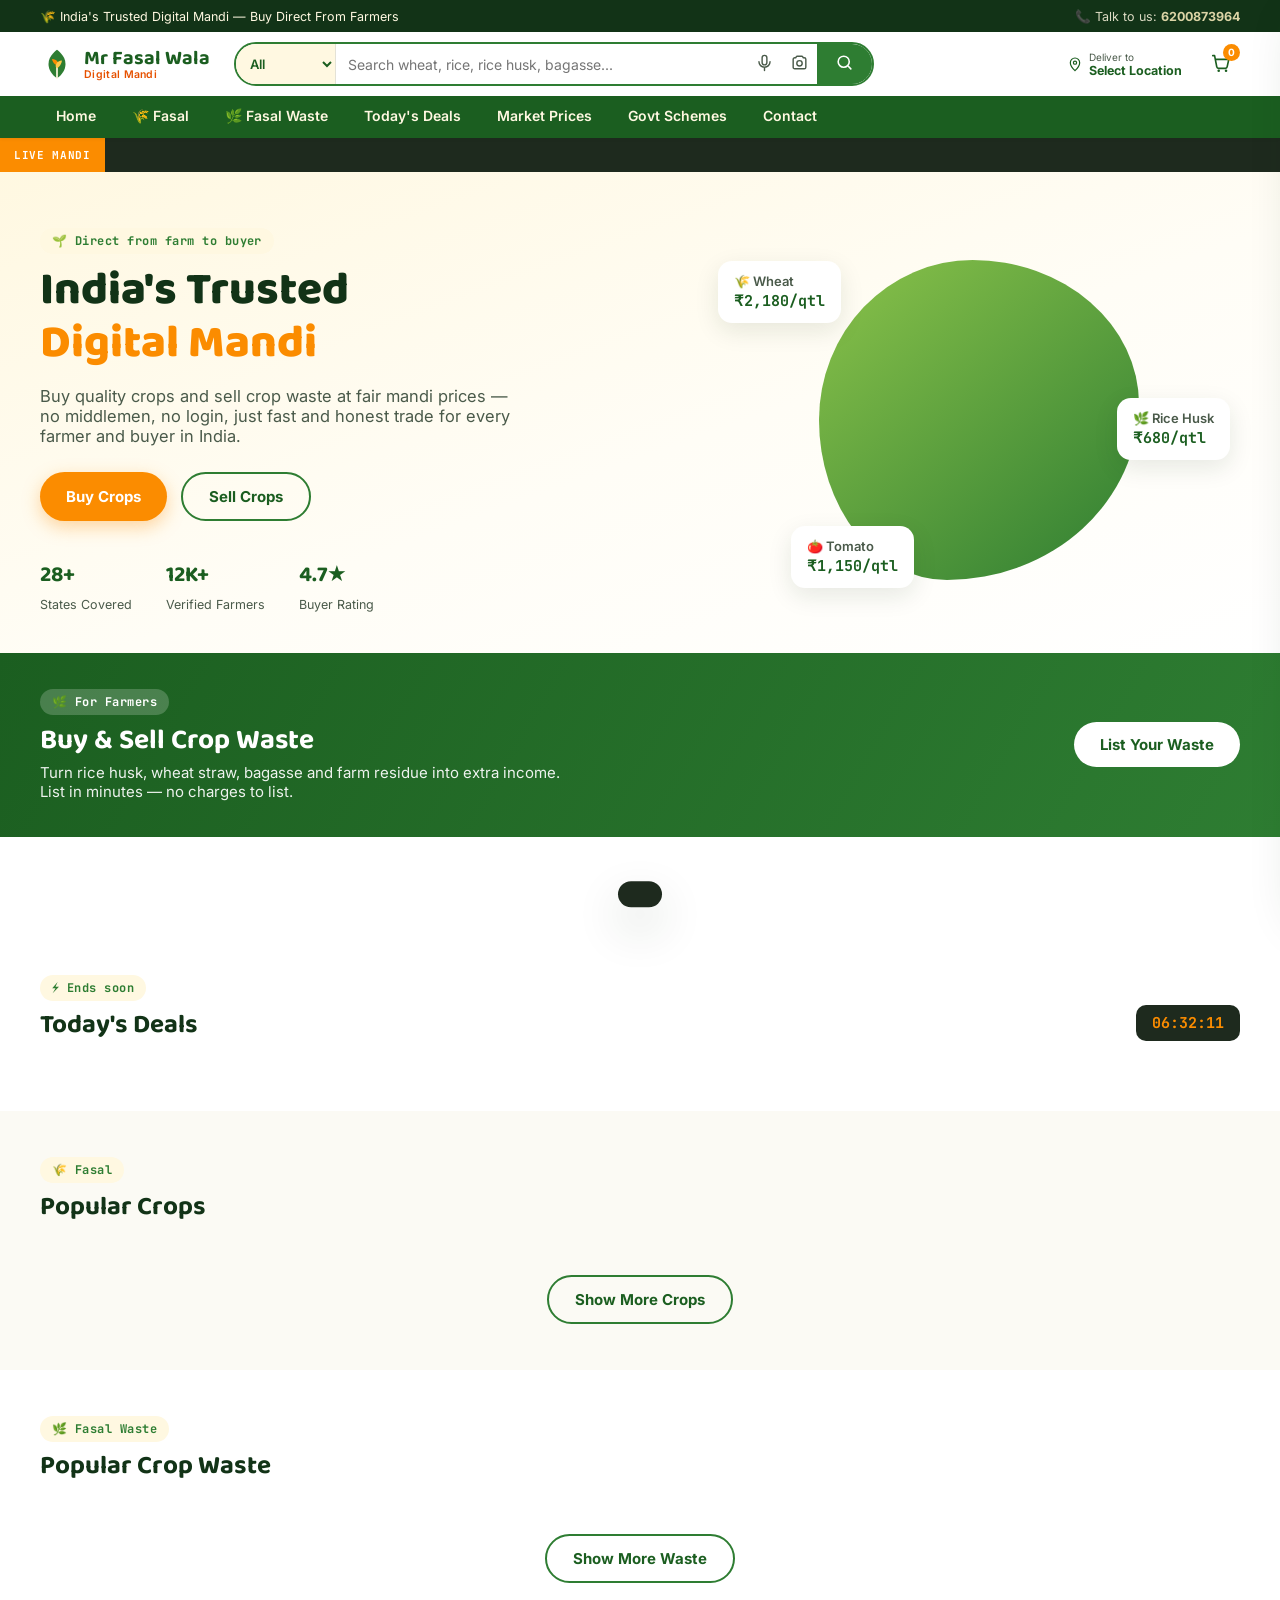
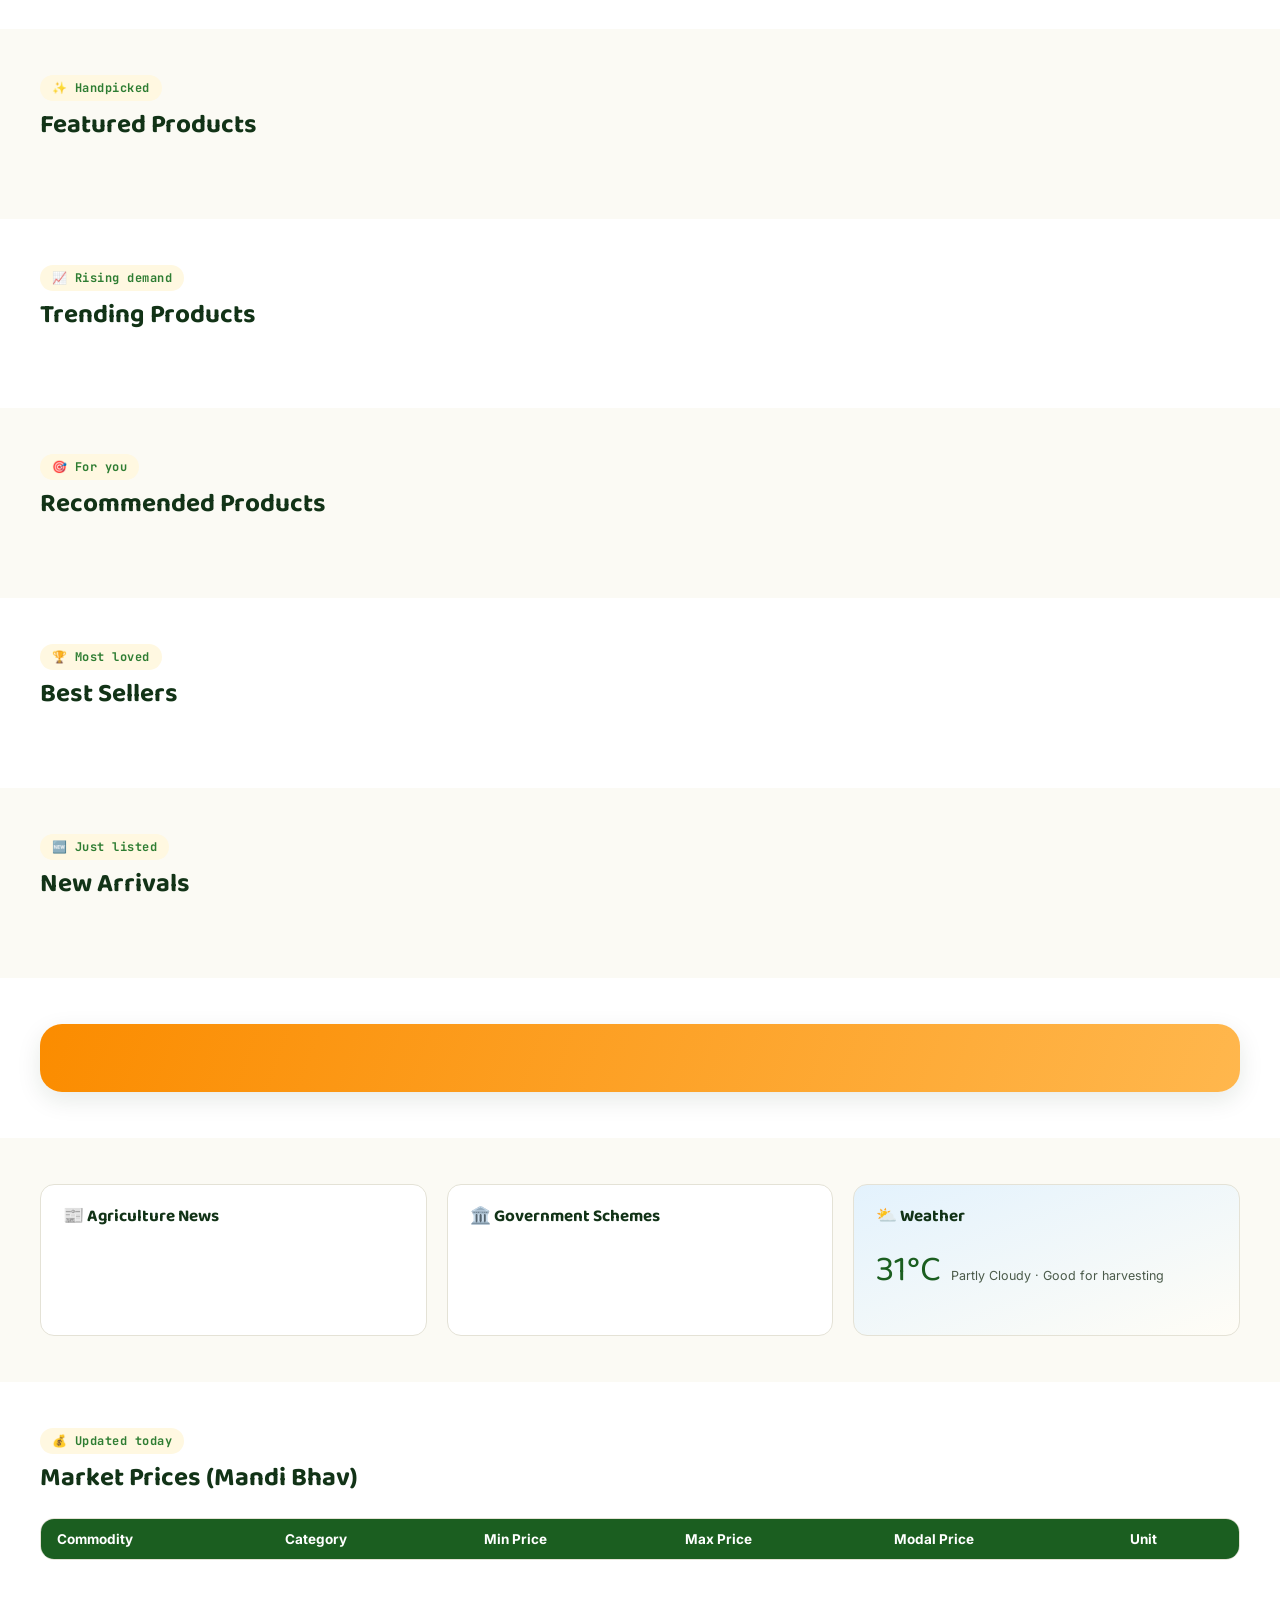
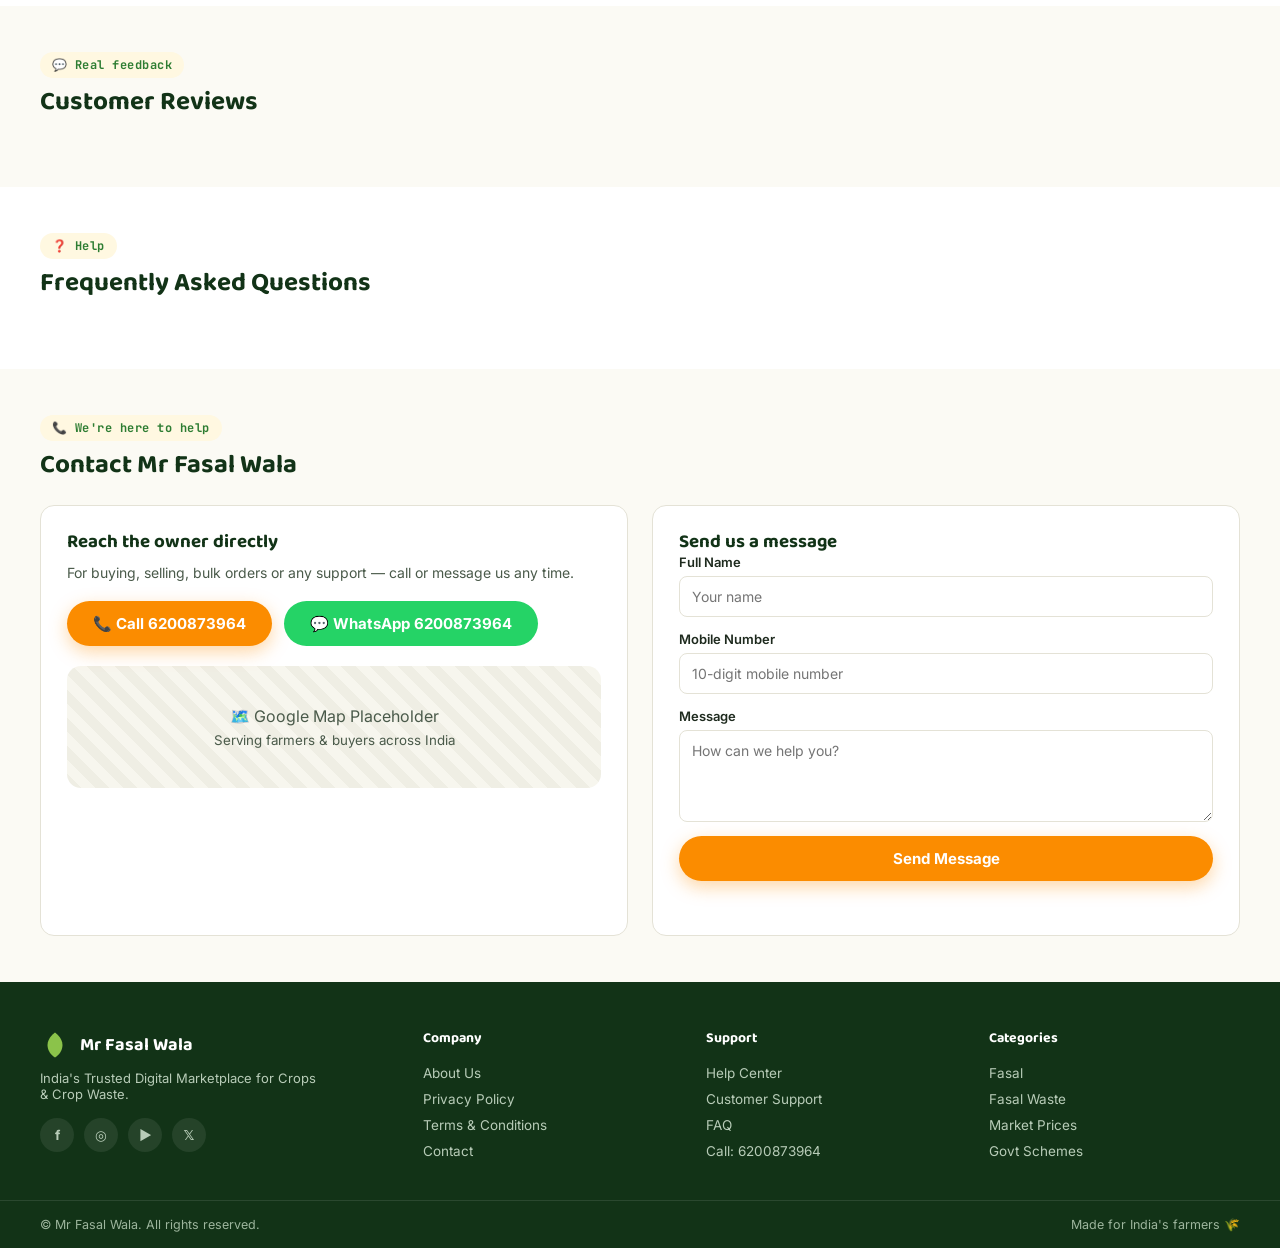
==== commit 65dac054: "Add files via upload" ====
--- a/index.html
+++ b/index.html
@@ -430,4 +430,4 @@
 <script src="script.js"></script>
 </body>
   </html>
-
+          
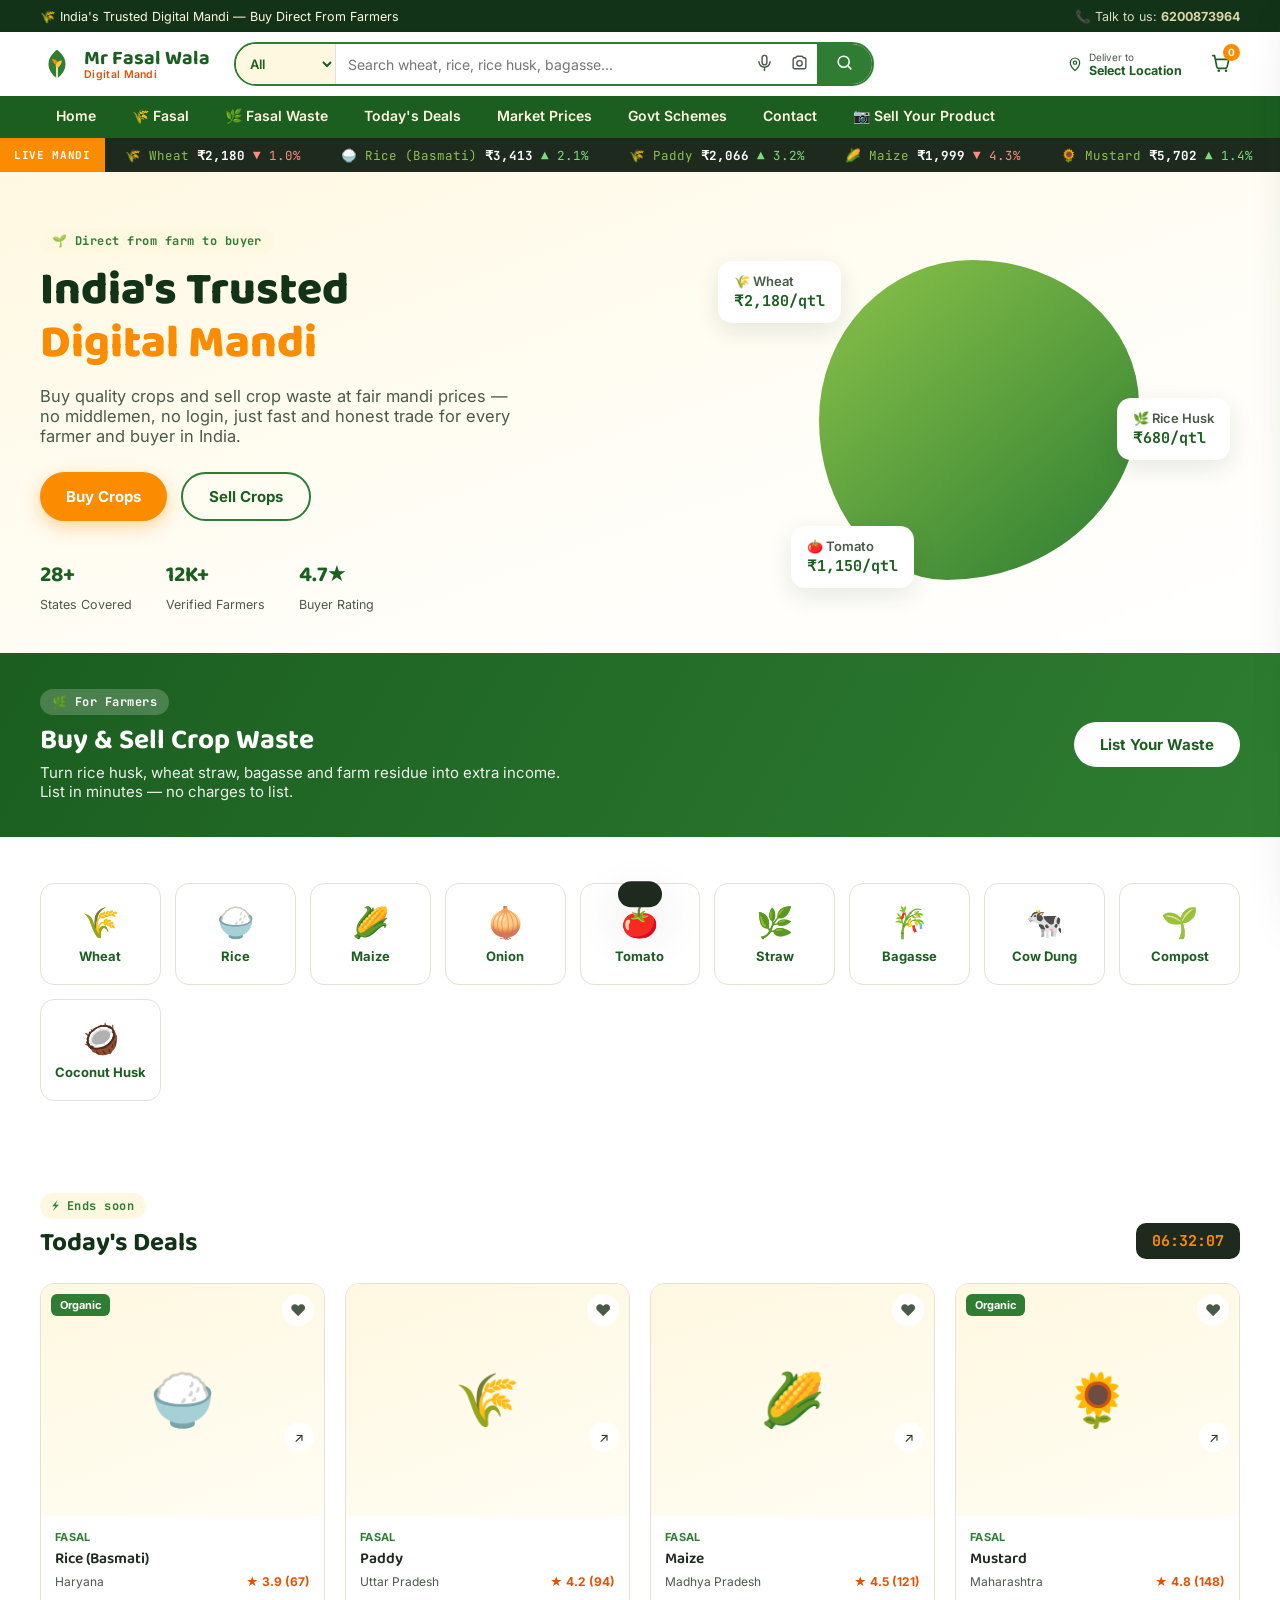
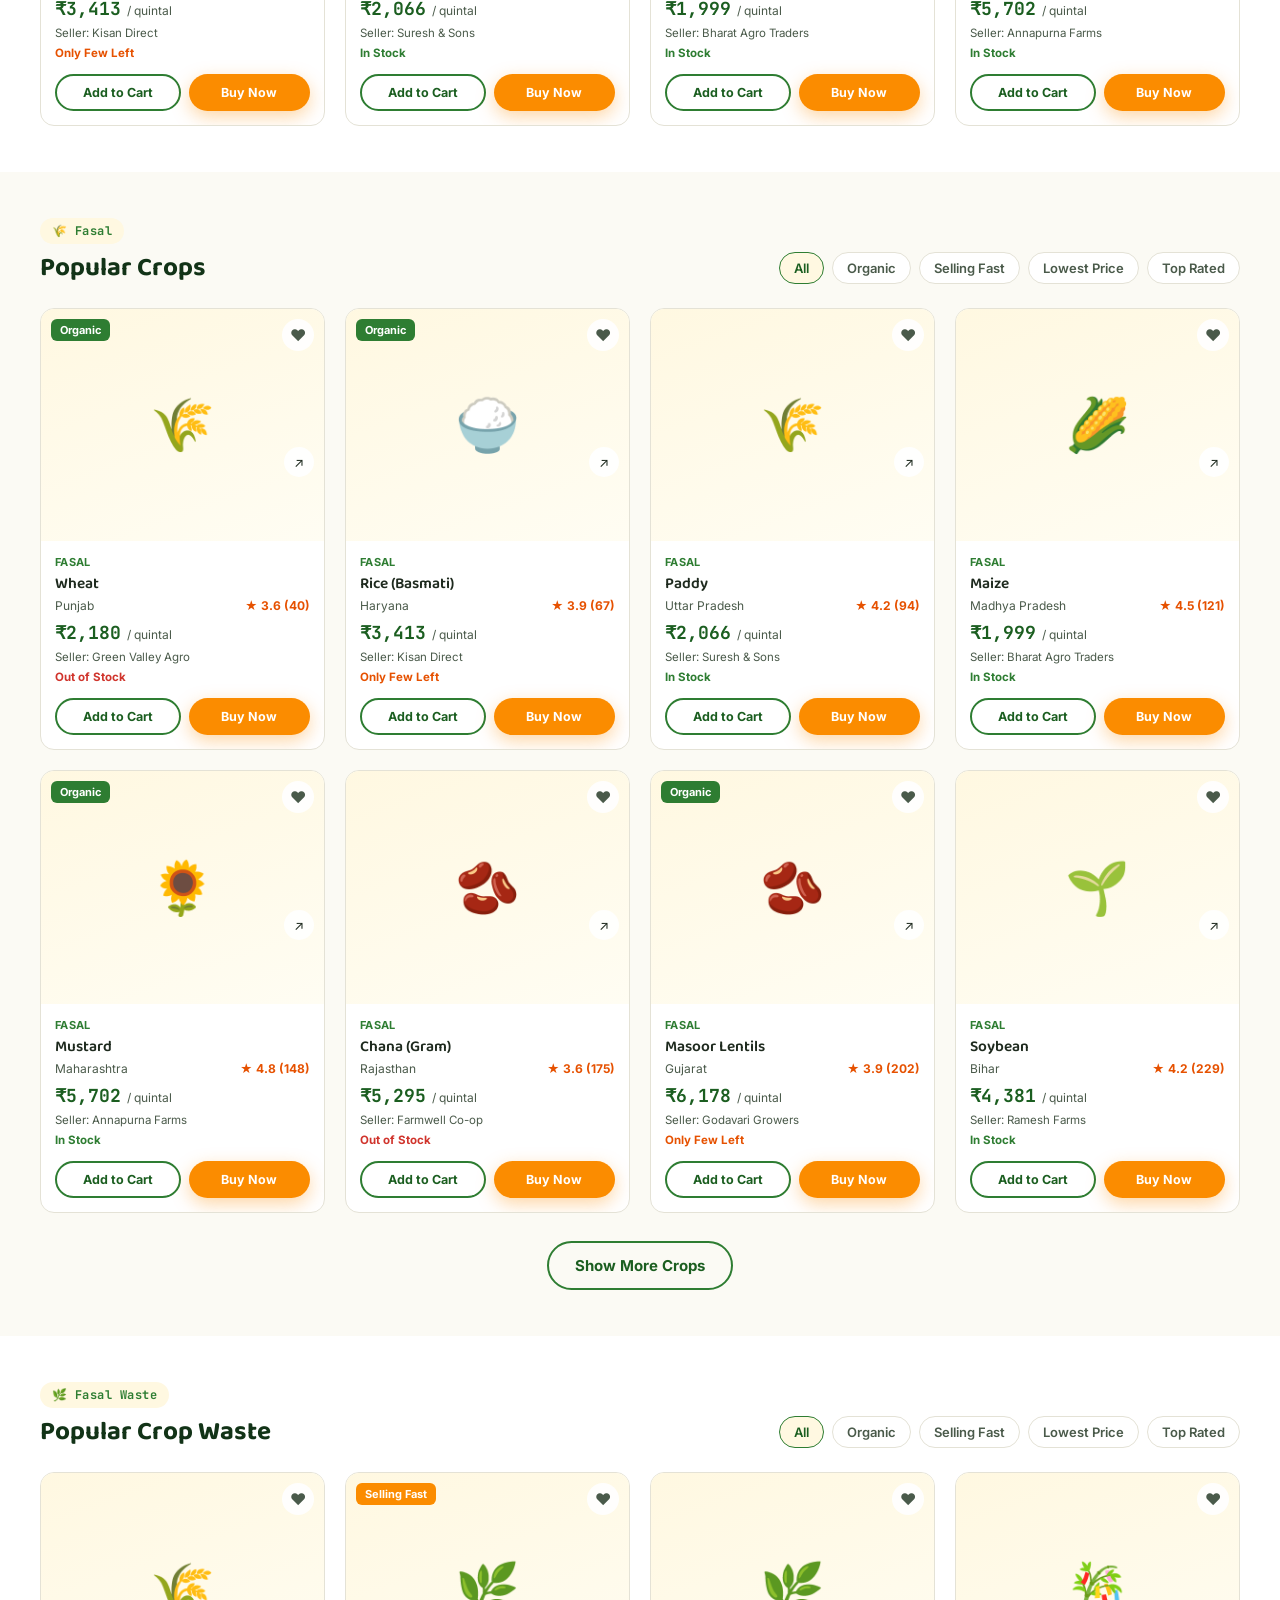
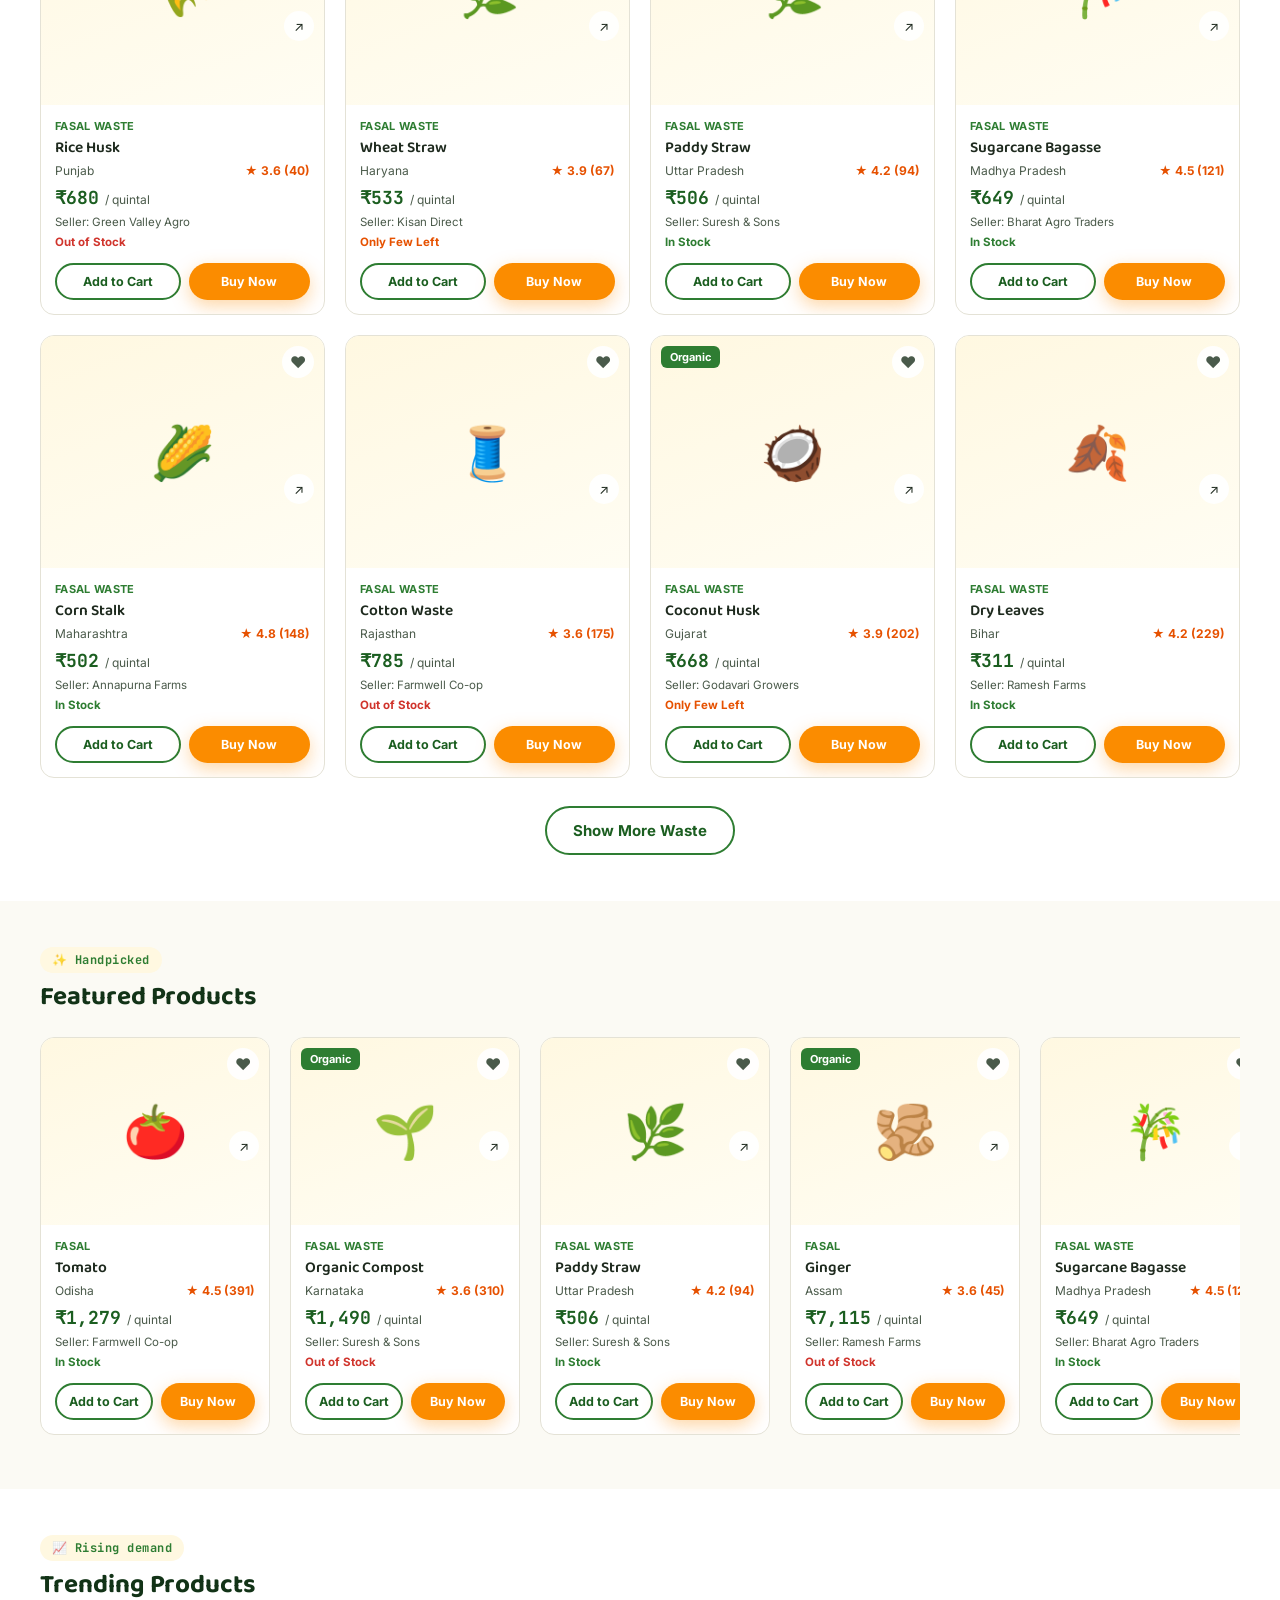
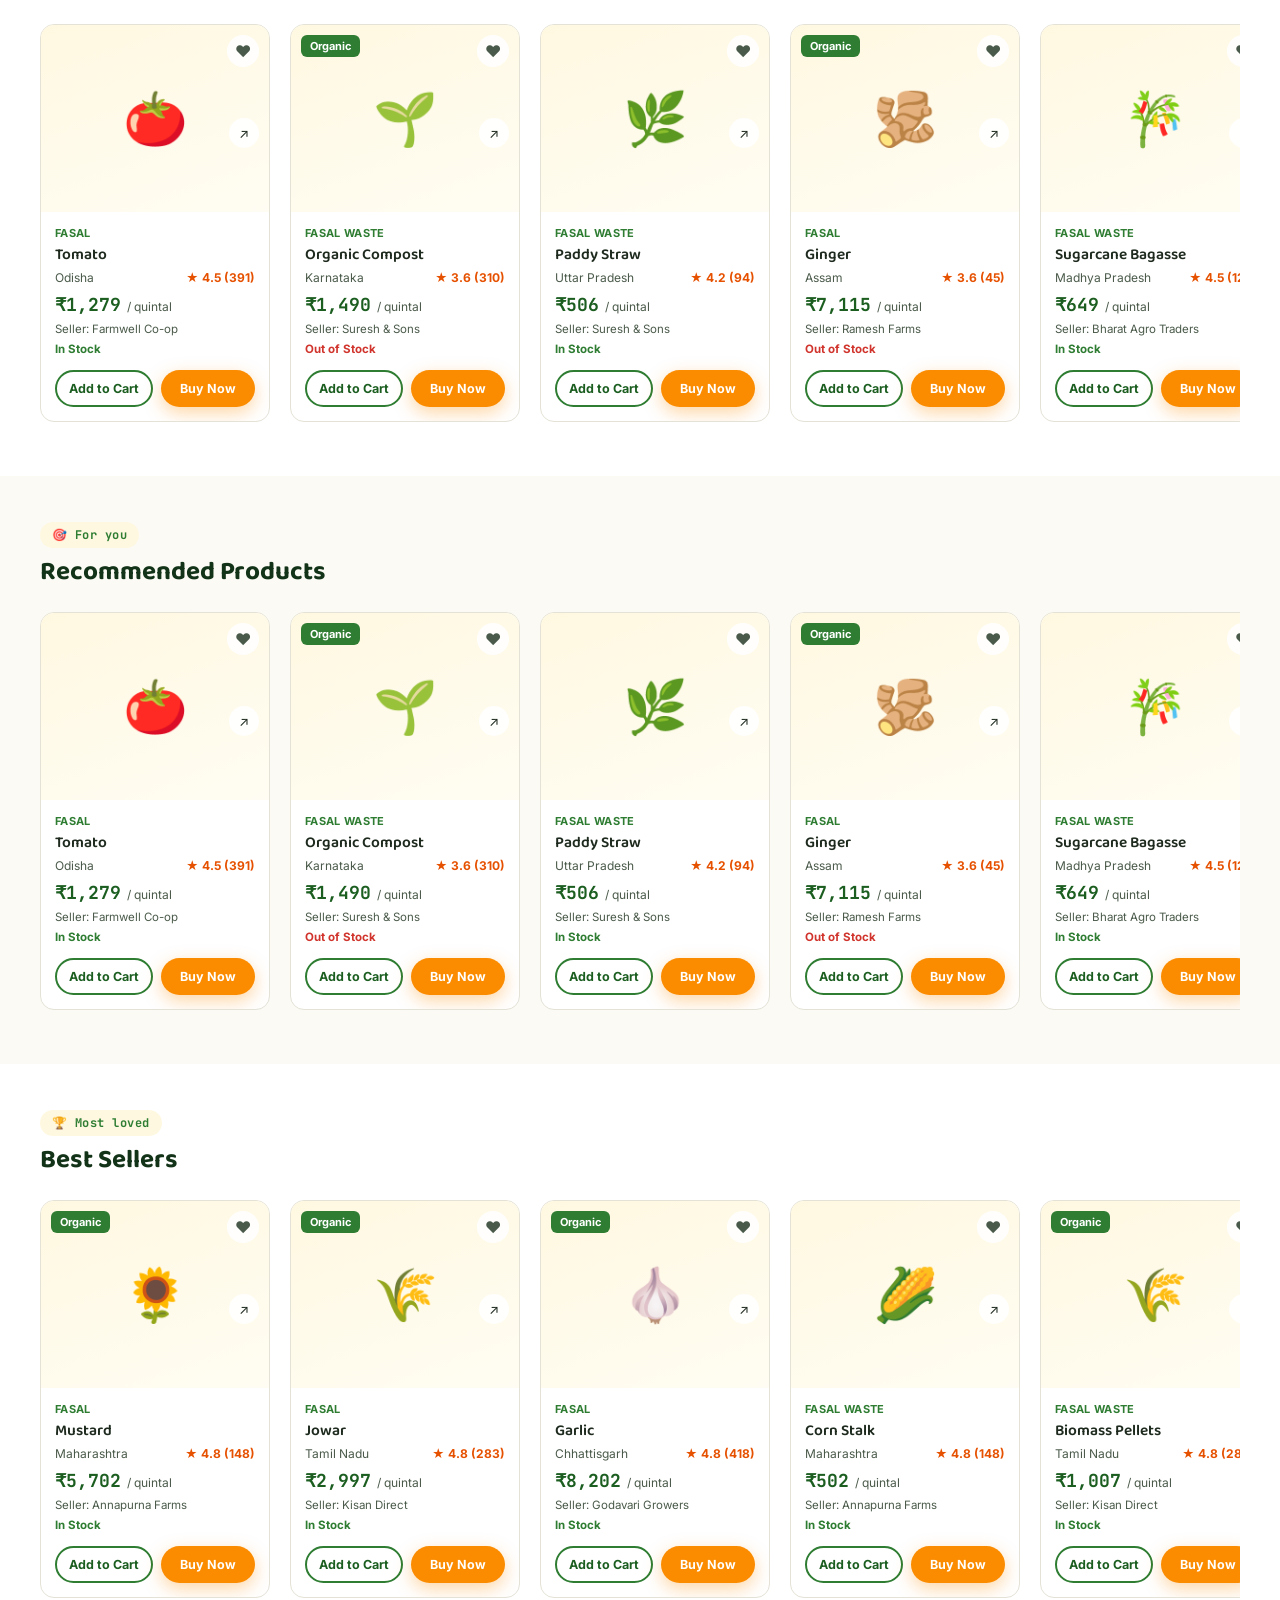
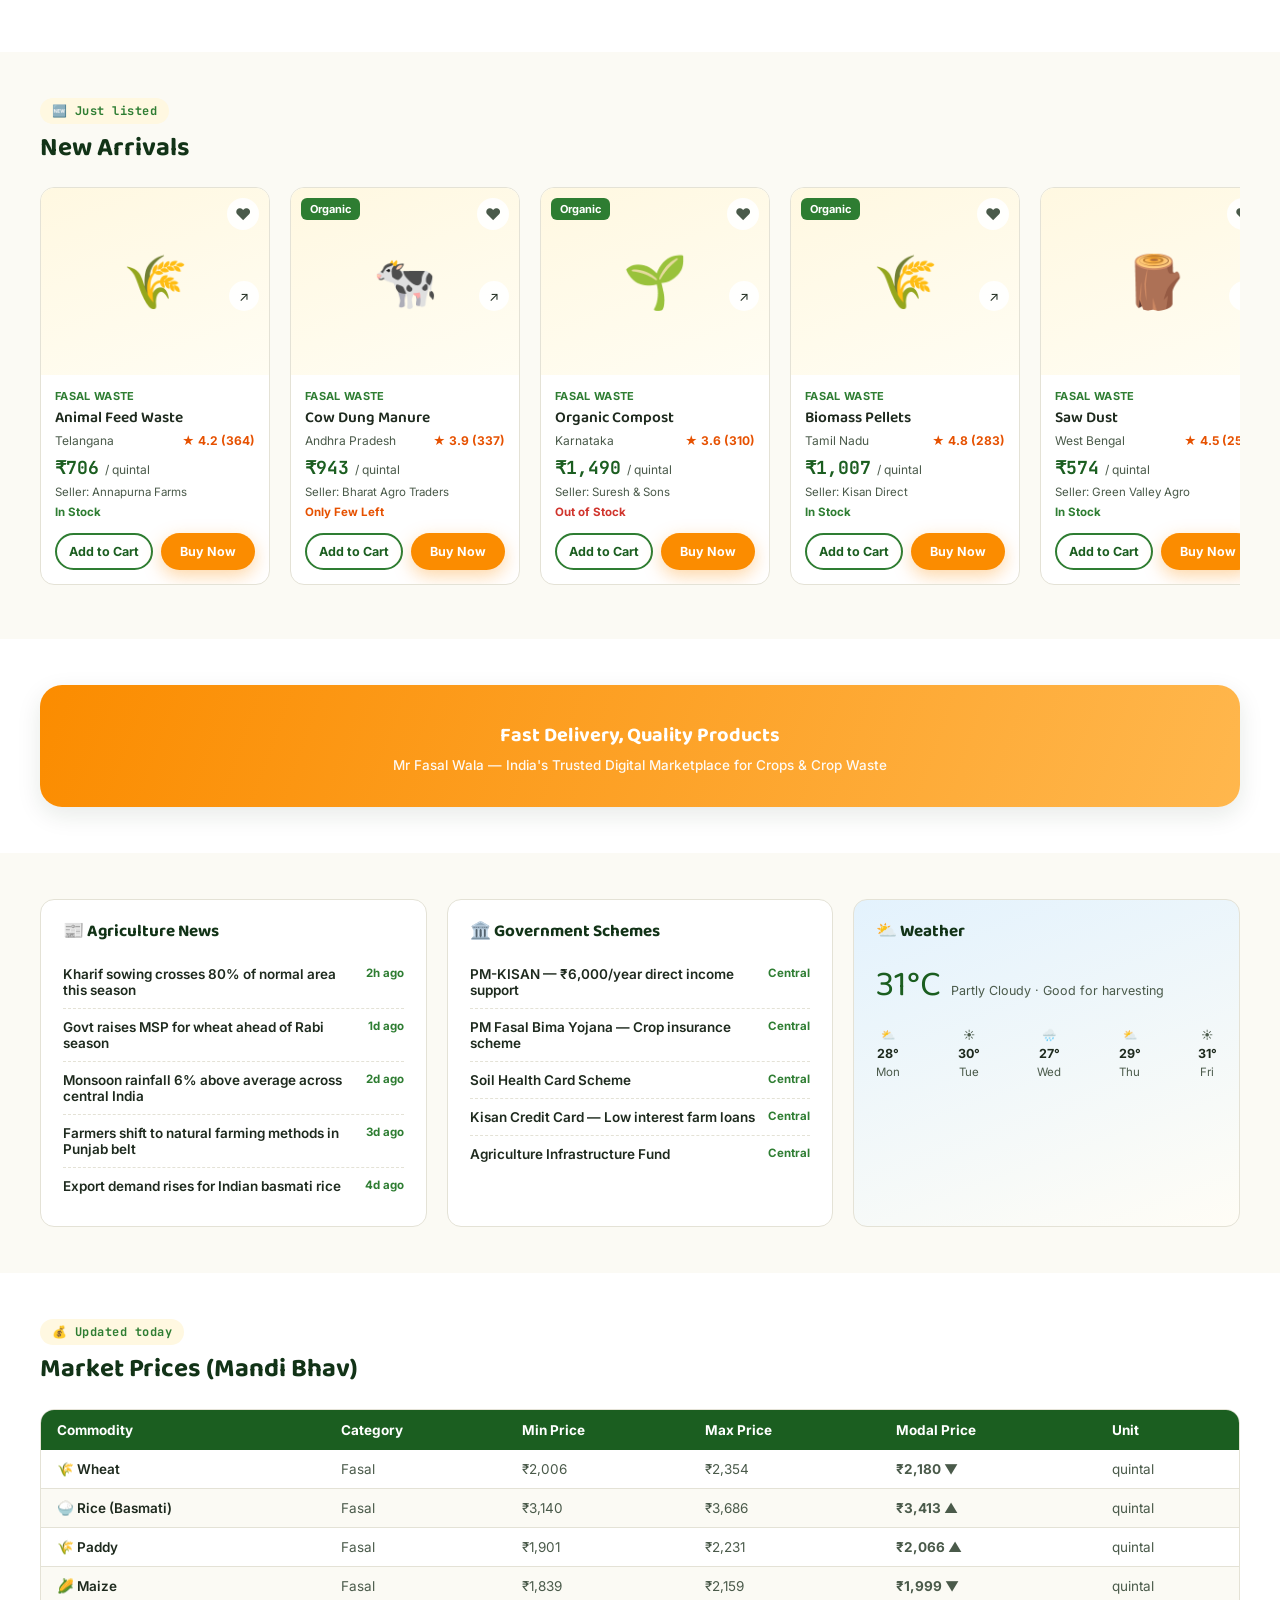
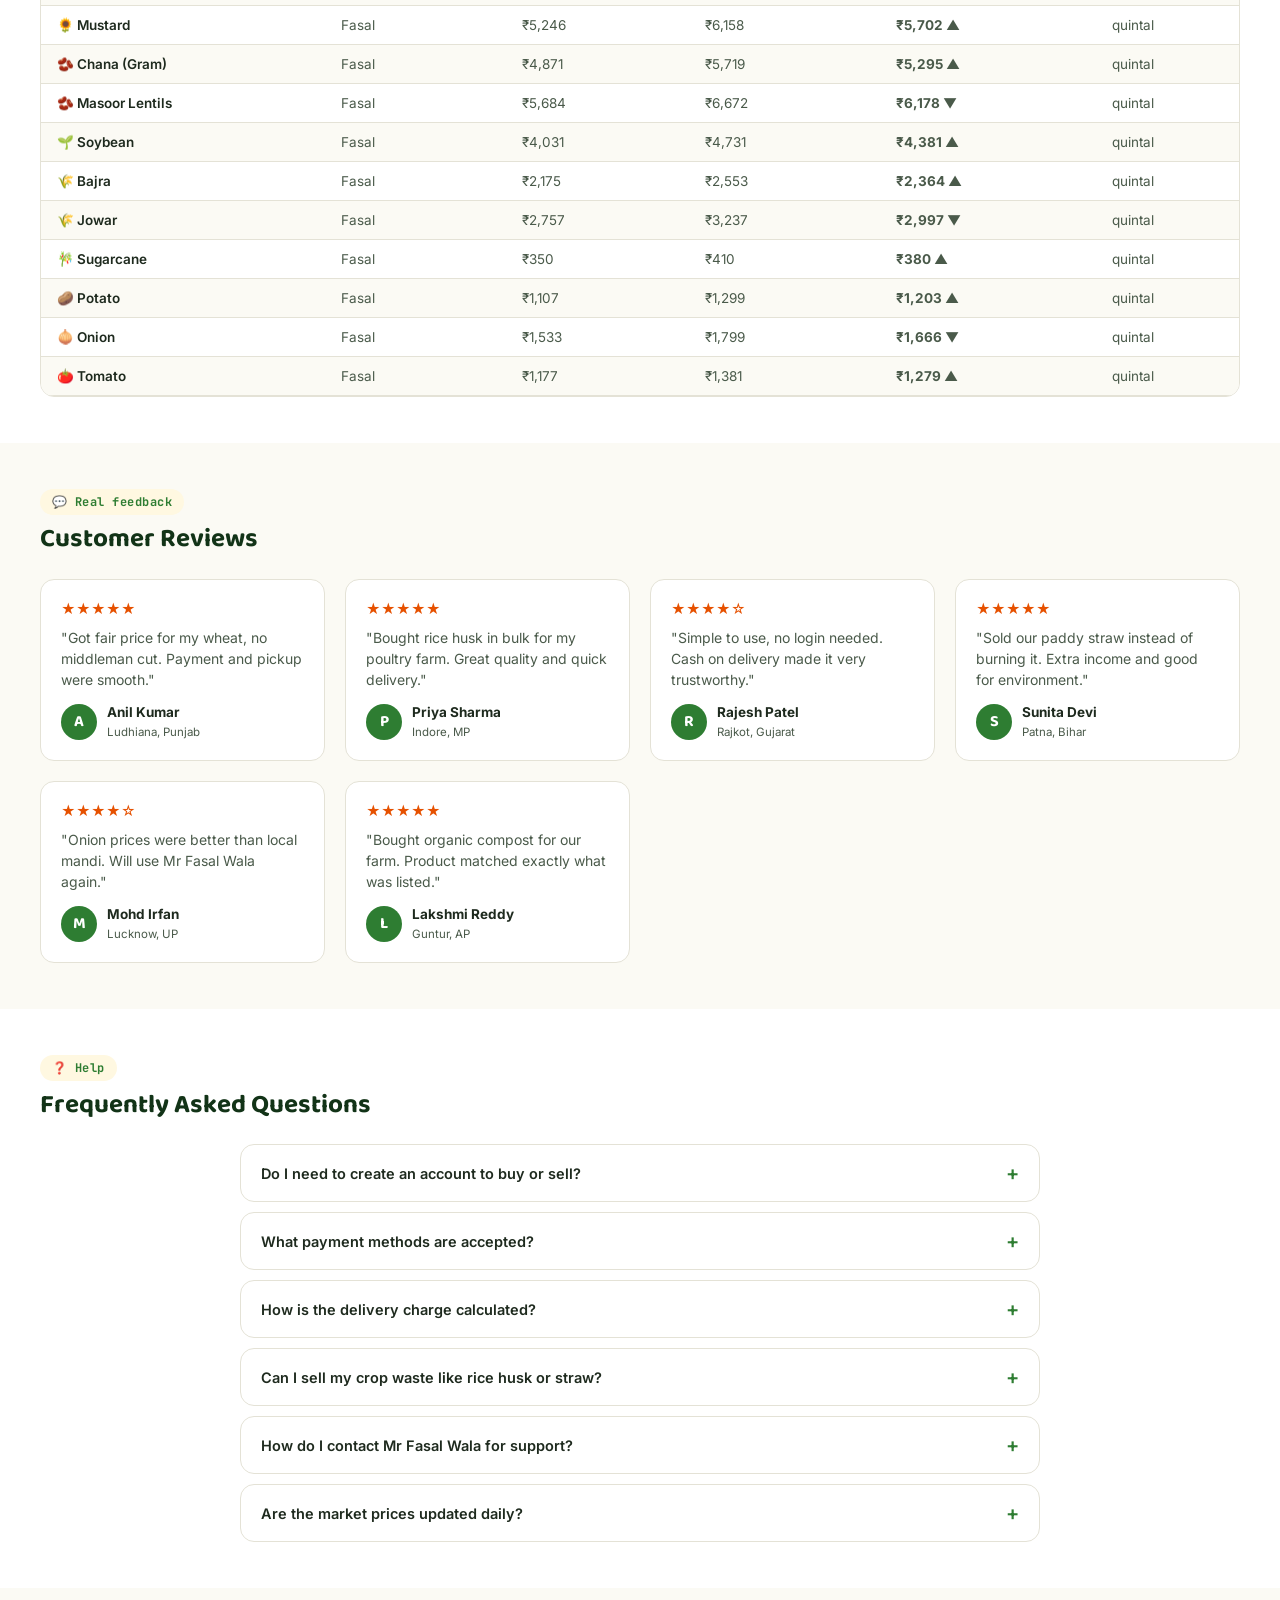
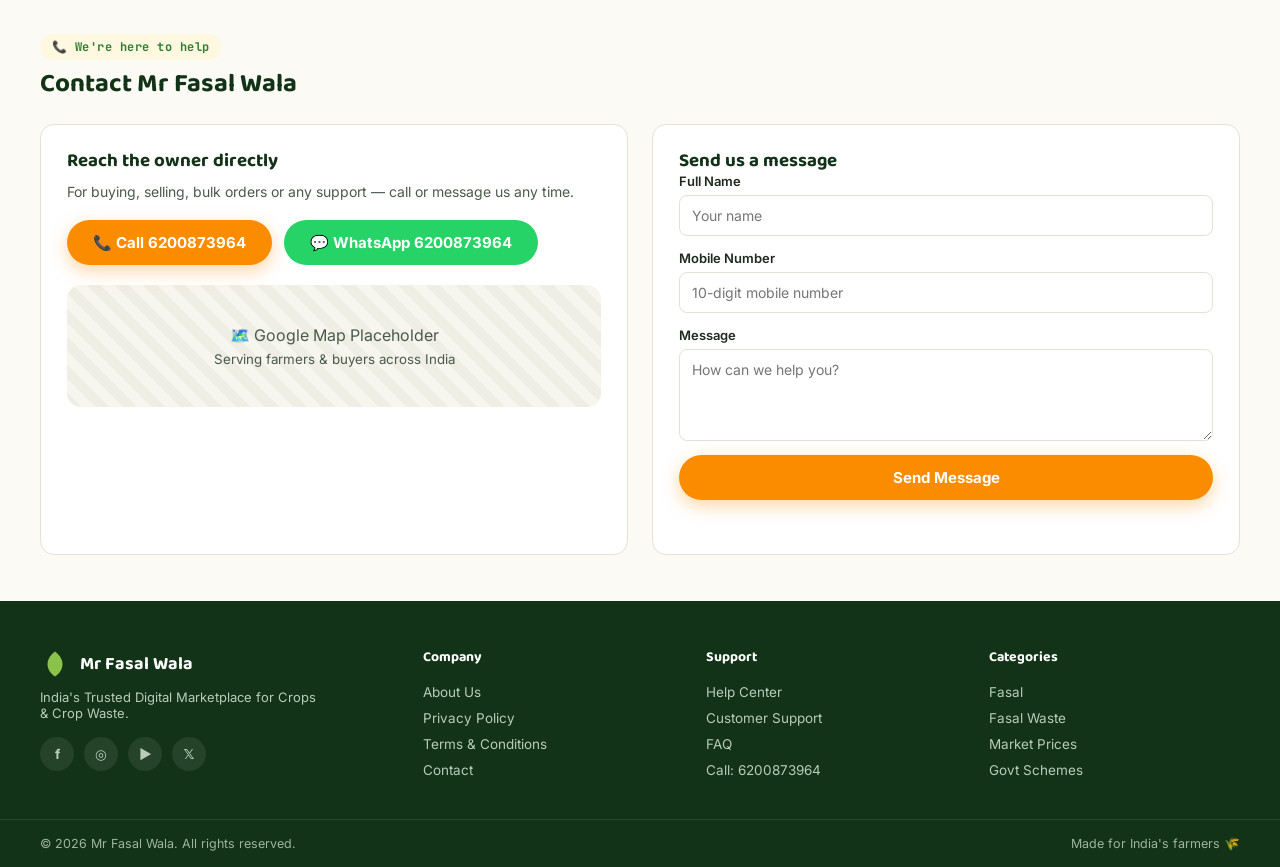
==== commit 9c5fbfd3: "Add files via upload" ====
--- a/index.html
+++ b/index.html
@@ -89,6 +89,7 @@
       <a href="#mandi" class="nav-link" data-nav="mandi">Market Prices</a>
       <a href="#schemes" class="nav-link" data-nav="schemes">Govt Schemes</a>
       <a href="#contact" class="nav-link" data-nav="contact">Contact</a>
+      <a href="sell.html" class="nav-link" data-nav="sell">📷 Sell Your Product</a>
     </div>
   </nav>
 </header>
@@ -120,6 +121,7 @@
   <a href="#mandi" data-nav="mandi">Market Prices</a>
   <a href="#schemes" data-nav="schemes">Govt Schemes</a>
   <a href="#contact" data-nav="contact">Contact</a>
+  <a href="sell.html" data-nav="sell">📷 Sell Your Product</a>
 </div>
 
 <main id="home">
@@ -428,6 +430,8 @@
 <div class="toast" id="toast"></div>
 
 <script src="script.js"></script>
+<script type="module" src="firebase-init.js"></script>
+<script type="module" src="products-live.js"></script>
 </body>
   </html>
           
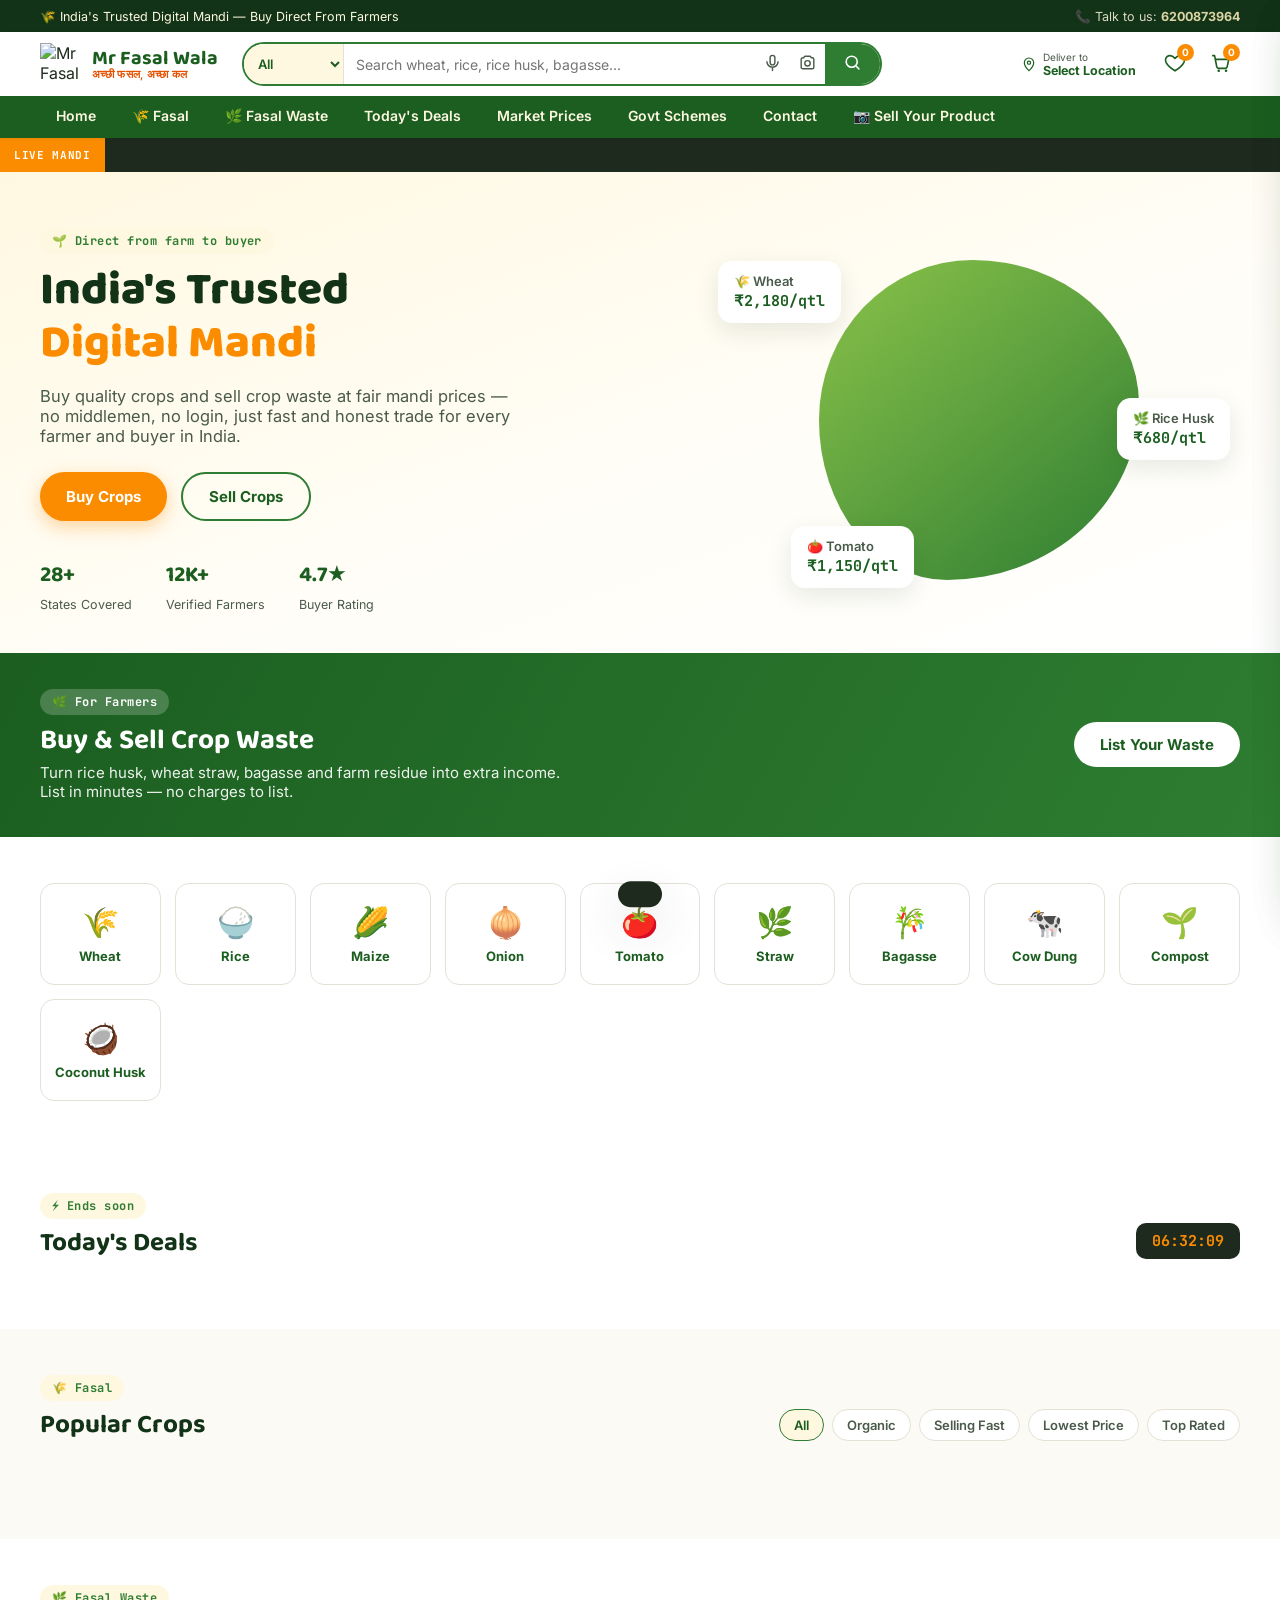
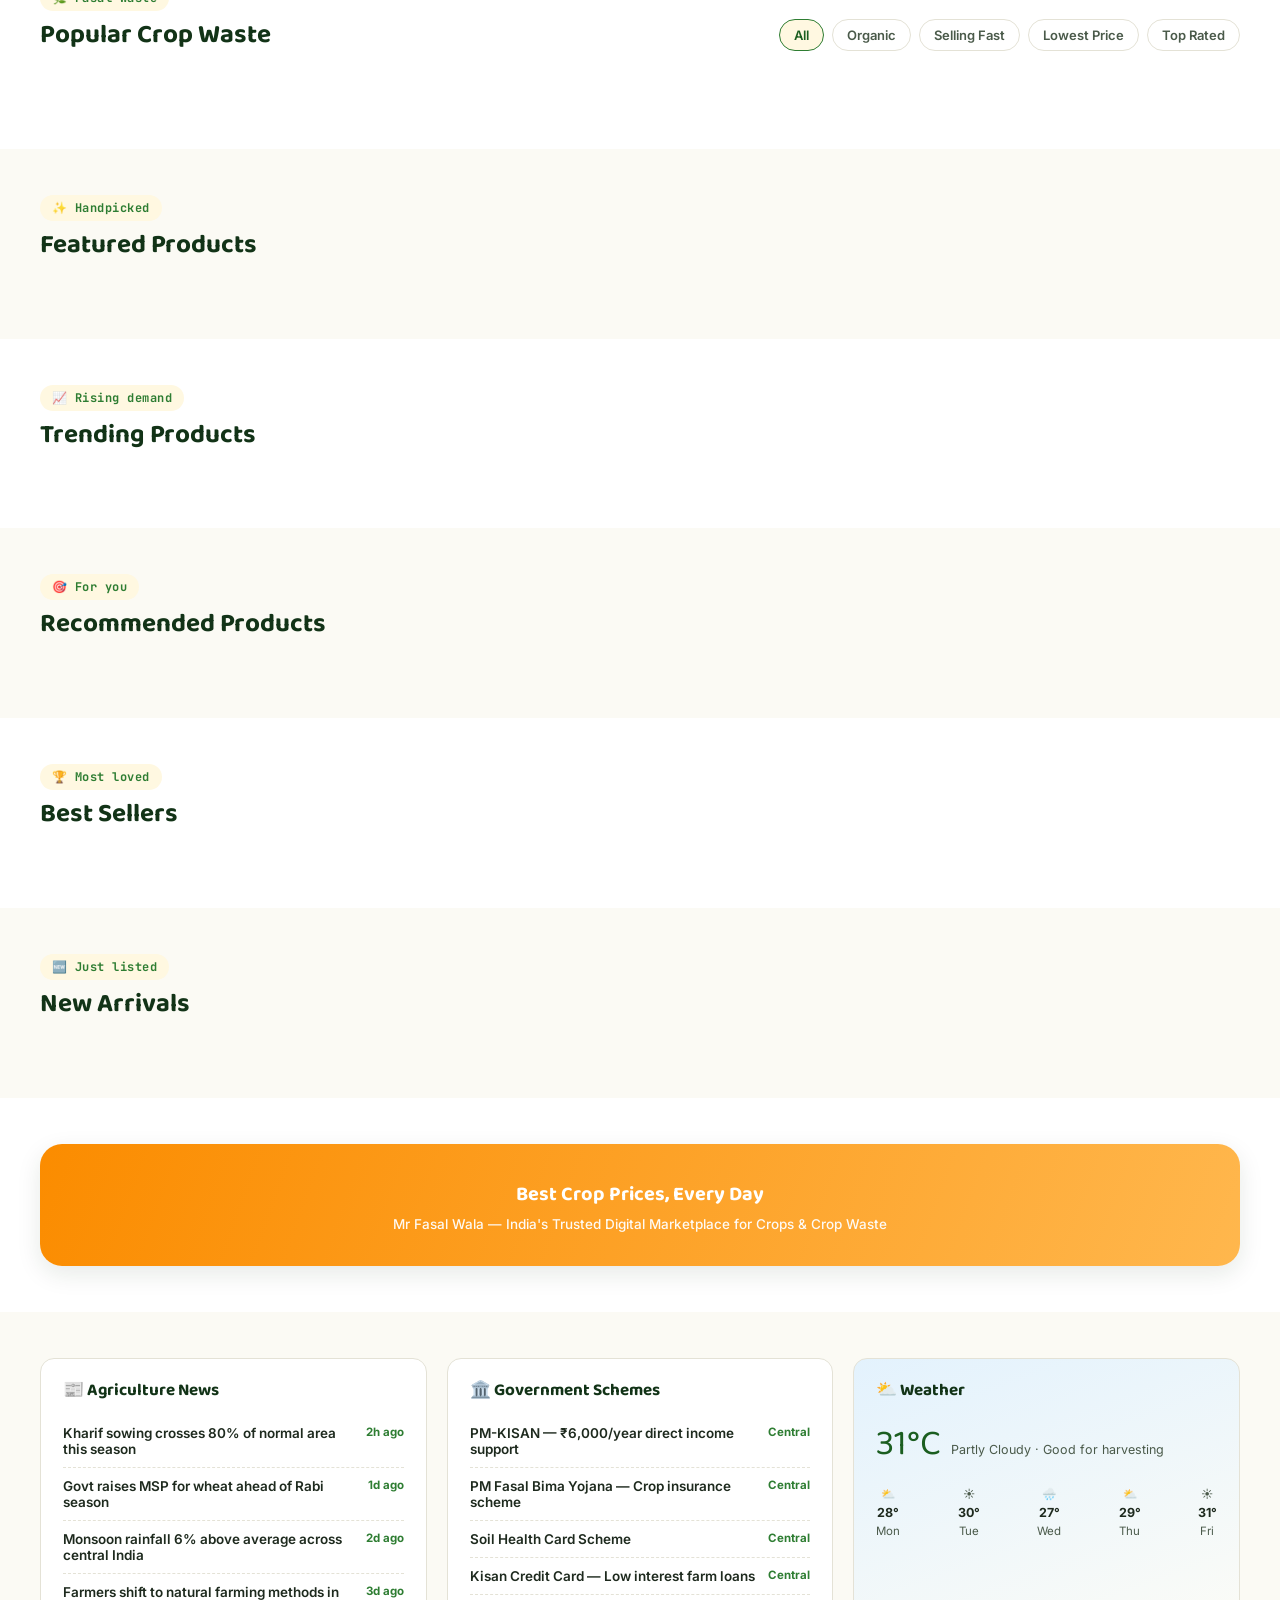
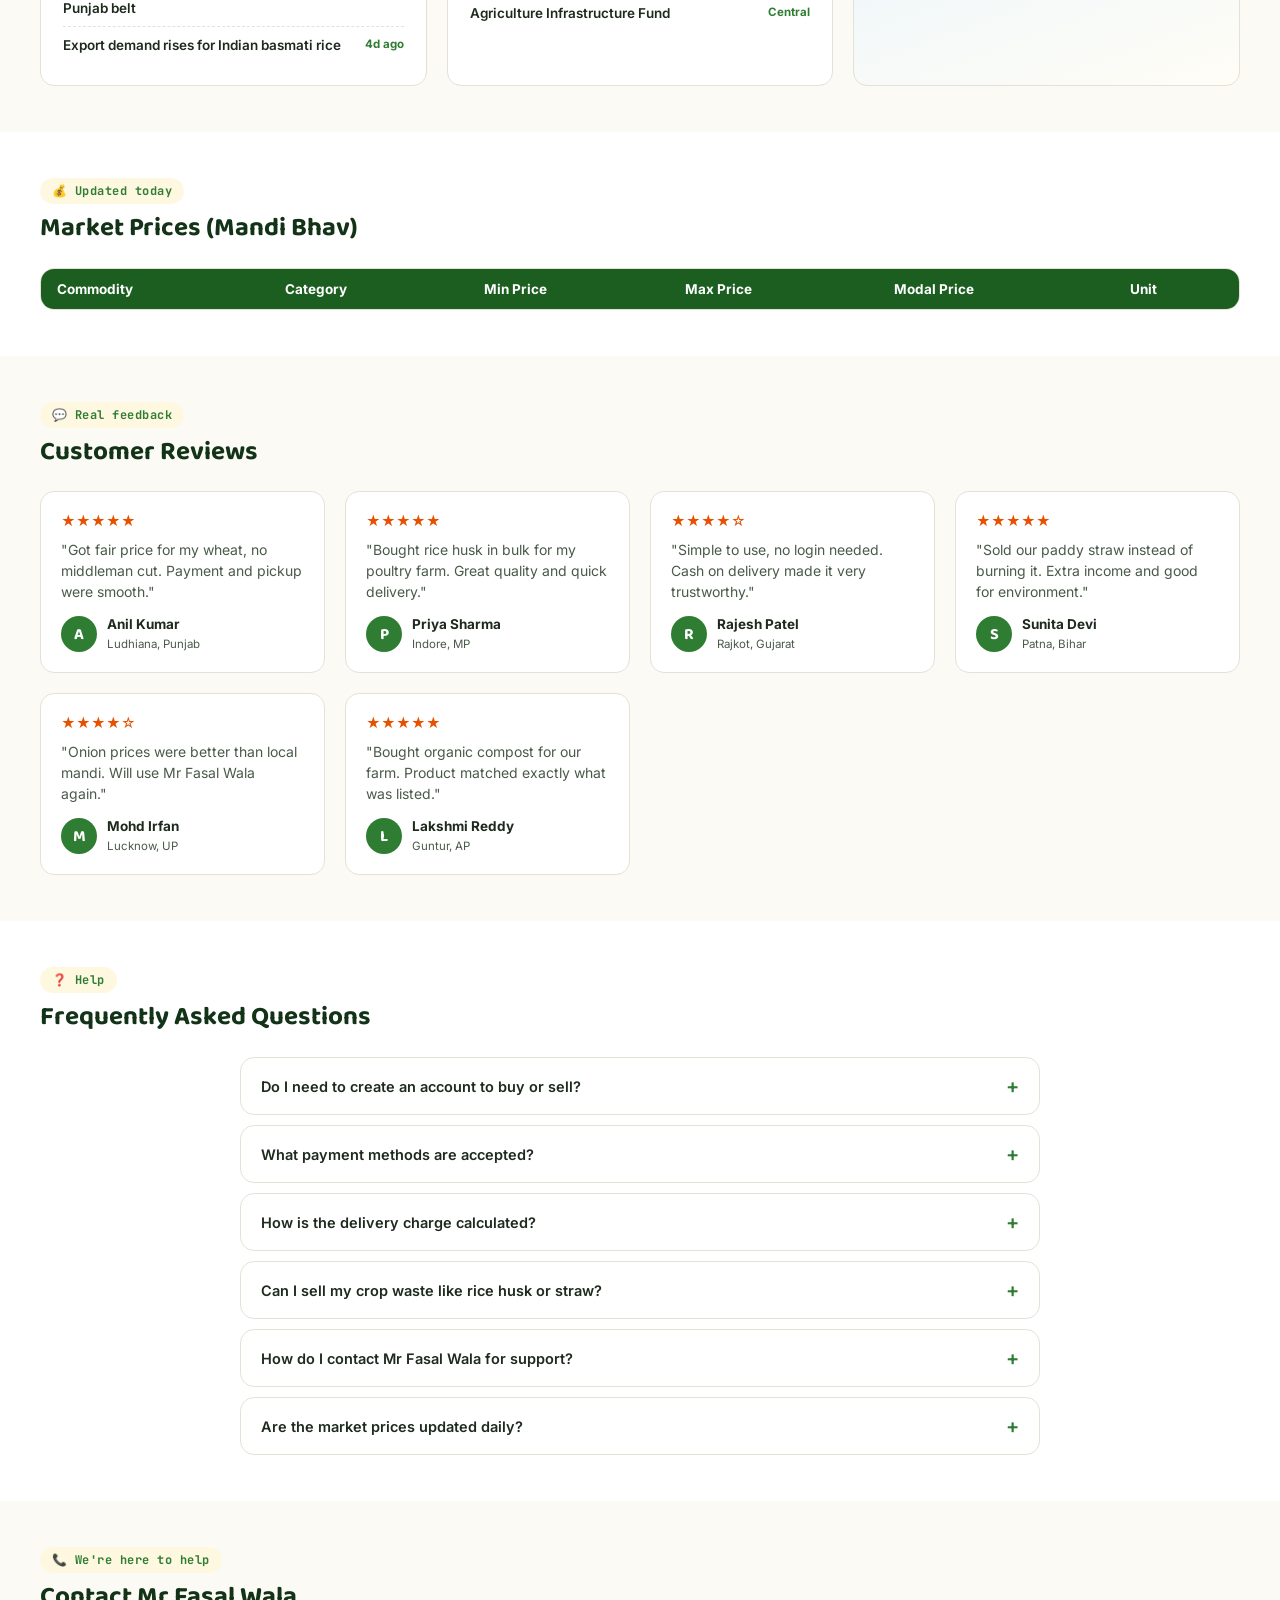
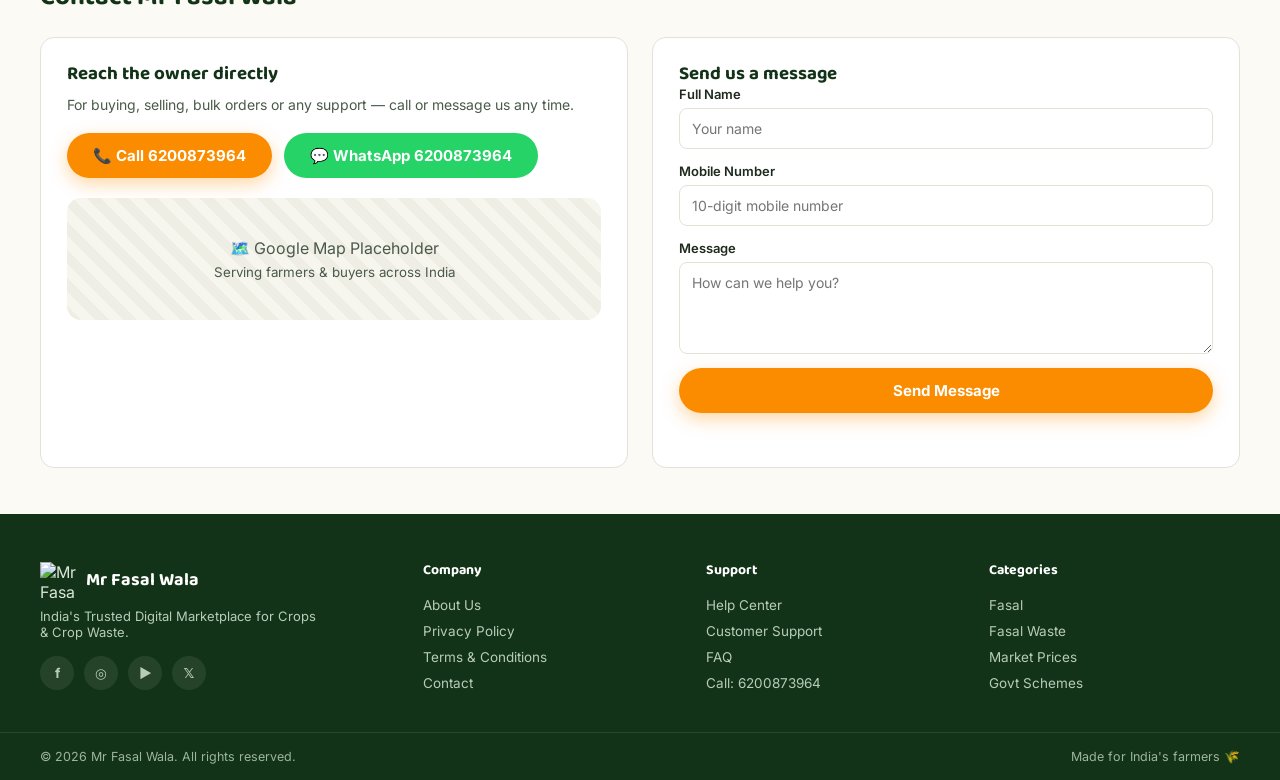
==== commit 8c584b39: "Add files via upload" ====
--- a/index.html
+++ b/index.html
@@ -29,16 +29,11 @@
 
     <a href="#home" class="brand" aria-label="Mr Fasal Wala Home">
       <span class="brand__mark">
-        <svg width="34" height="34" viewBox="0 0 48 48" fill="none" xmlns="http://www.w3.org/2000/svg">
-          <path d="M24 4C24 4 12 12 12 24C12 32.8 17.6 40 24 44C30.4 40 36 32.8 36 24C36 12 24 4 24 4Z" fill="#2E7D32"/>
-          <path d="M24 44V22" stroke="#FFF8E1" stroke-width="2.4" stroke-linecap="round"/>
-          <path d="M24 26C24 26 18 24 17 17C24 17 26 23 26 23" fill="#FB8C00"/>
-          <path d="M24 30C24 30 30 27 31 19C23 19 22 27 22 27" fill="#FFC94A"/>
-        </svg>
+        <img src="logo.png" alt="Mr Fasal Wala" width="42" height="42">
       </span>
       <span class="brand__text">
         <span class="brand__name">Mr Fasal Wala</span>
-        <span class="brand__tag">Digital Mandi</span>
+        <span class="brand__tag">अच्छी फसल, अच्छा कल</span>
       </span>
     </a>
 
@@ -67,6 +62,11 @@
           <small>Deliver to</small>
           <b id="locationLabel">Select Location</b>
         </span>
+      </button>
+
+      <button class="icon-action" id="wishlistBtn" aria-label="Wishlist">
+        <svg width="22" height="22" viewBox="0 0 24 24" fill="none"><path d="M12 20.5s-7.5-4.7-9.8-9.3C.7 7.9 2.3 4.6 5.6 4C7.8 3.6 9.9 4.6 12 6.9c2.1-2.3 4.2-3.3 6.4-2.9c3.3.6 4.9 3.9 3.4 7.2C19.5 15.8 12 20.5 12 20.5Z" stroke="currentColor" stroke-width="1.8" stroke-linecap="round" stroke-linejoin="round"/></svg>
+        <span class="icon-action__badge" id="wishlistCount">0</span>
       </button>
 
       <button class="icon-action" id="cartBtn" aria-label="Cart">
@@ -350,7 +350,7 @@
     <div class="footer-col footer-col--brand">
       <div class="brand brand--footer">
         <span class="brand__mark">
-          <svg width="30" height="30" viewBox="0 0 48 48" fill="none"><path d="M24 4C24 4 12 12 12 24C12 32.8 17.6 40 24 44C30.4 40 36 32.8 36 24C36 12 24 4 24 4Z" fill="#8BC34A"/></svg>
+          <img src="logo.png" alt="Mr Fasal Wala" width="36" height="36">
         </span>
         <span class="brand__name brand__name--footer">Mr Fasal Wala</span>
       </div>
@@ -406,6 +406,16 @@
   </div>
   <div class="cart-drawer__body" id="cartBody"></div>
   <div class="cart-drawer__footer" id="cartFooter"></div>
+</aside>
+
+<!-- ================= WISHLIST DRAWER ================= -->
+<div class="drawer-overlay" id="wishlistOverlay"></div>
+<aside class="cart-drawer" id="wishlistDrawer">
+  <div class="cart-drawer__head">
+    <h3>Your Wishlist</h3>
+    <button id="closeWishlistBtn" aria-label="Close wishlist">✕</button>
+  </div>
+  <div class="cart-drawer__body" id="wishlistBody"></div>
 </aside>
 
 <!-- ================= CHECKOUT MODAL ================= -->
--- a/style.css
+++ b/style.css
@@ -263,8 +263,9 @@
 .product-card:hover{box-shadow:var(--shadow-md);transform:translateY(-4px);}
 .product-card__media{
   position:relative;aspect-ratio:1/.82;display:flex;align-items:center;justify-content:center;font-size:52px;
-  background:linear-gradient(160deg,var(--cream),#FFFDF3);
-}
+  background:linear-gradient(160deg,var(--cream),#FFFDF3);overflow:hidden;
+}
+.product-card__media img{width:100%;height:100%;object-fit:cover;}
 .product-card__badge{
   position:absolute;top:10px;left:10px;background:var(--orange);color:var(--white);font-size:11px;font-weight:700;
   padding:4px 9px;border-radius:6px;
@@ -429,8 +430,9 @@
 .product-modal{display:grid;grid-template-columns:1fr 1fr;}
 .product-modal__media{
   background:linear-gradient(160deg,var(--cream),#FFFDF3);display:flex;align-items:center;justify-content:center;
-  font-size:110px;border-radius:var(--radius-lg) 0 0 var(--radius-lg);
-}
+  font-size:110px;border-radius:var(--radius-lg) 0 0 var(--radius-lg);overflow:hidden;
+}
+.product-modal__media img{width:100%;height:100%;object-fit:cover;}
 .product-modal__body{padding:28px;position:relative;}
 .product-modal__close{position:absolute;top:16px;right:16px;font-size:18px;color:var(--ink-soft);}
 .product-modal__cat{font-size:12px;color:var(--green);font-weight:700;text-transform:uppercase;}
@@ -463,8 +465,9 @@
 .cart-item{display:flex;gap:12px;align-items:center;}
 .cart-item__media{
   width:56px;height:56px;border-radius:10px;background:var(--cream);display:flex;align-items:center;justify-content:center;
-  font-size:26px;flex-shrink:0;
-}
+  font-size:26px;flex-shrink:0;overflow:hidden;
+}
+.cart-item__media img{width:100%;height:100%;object-fit:cover;}
 .cart-item__info{flex:1;min-width:0;}
 .cart-item__name{font-size:13.5px;font-weight:600;}
 .cart-item__unit{font-size:11.5px;color:var(--ink-soft);}
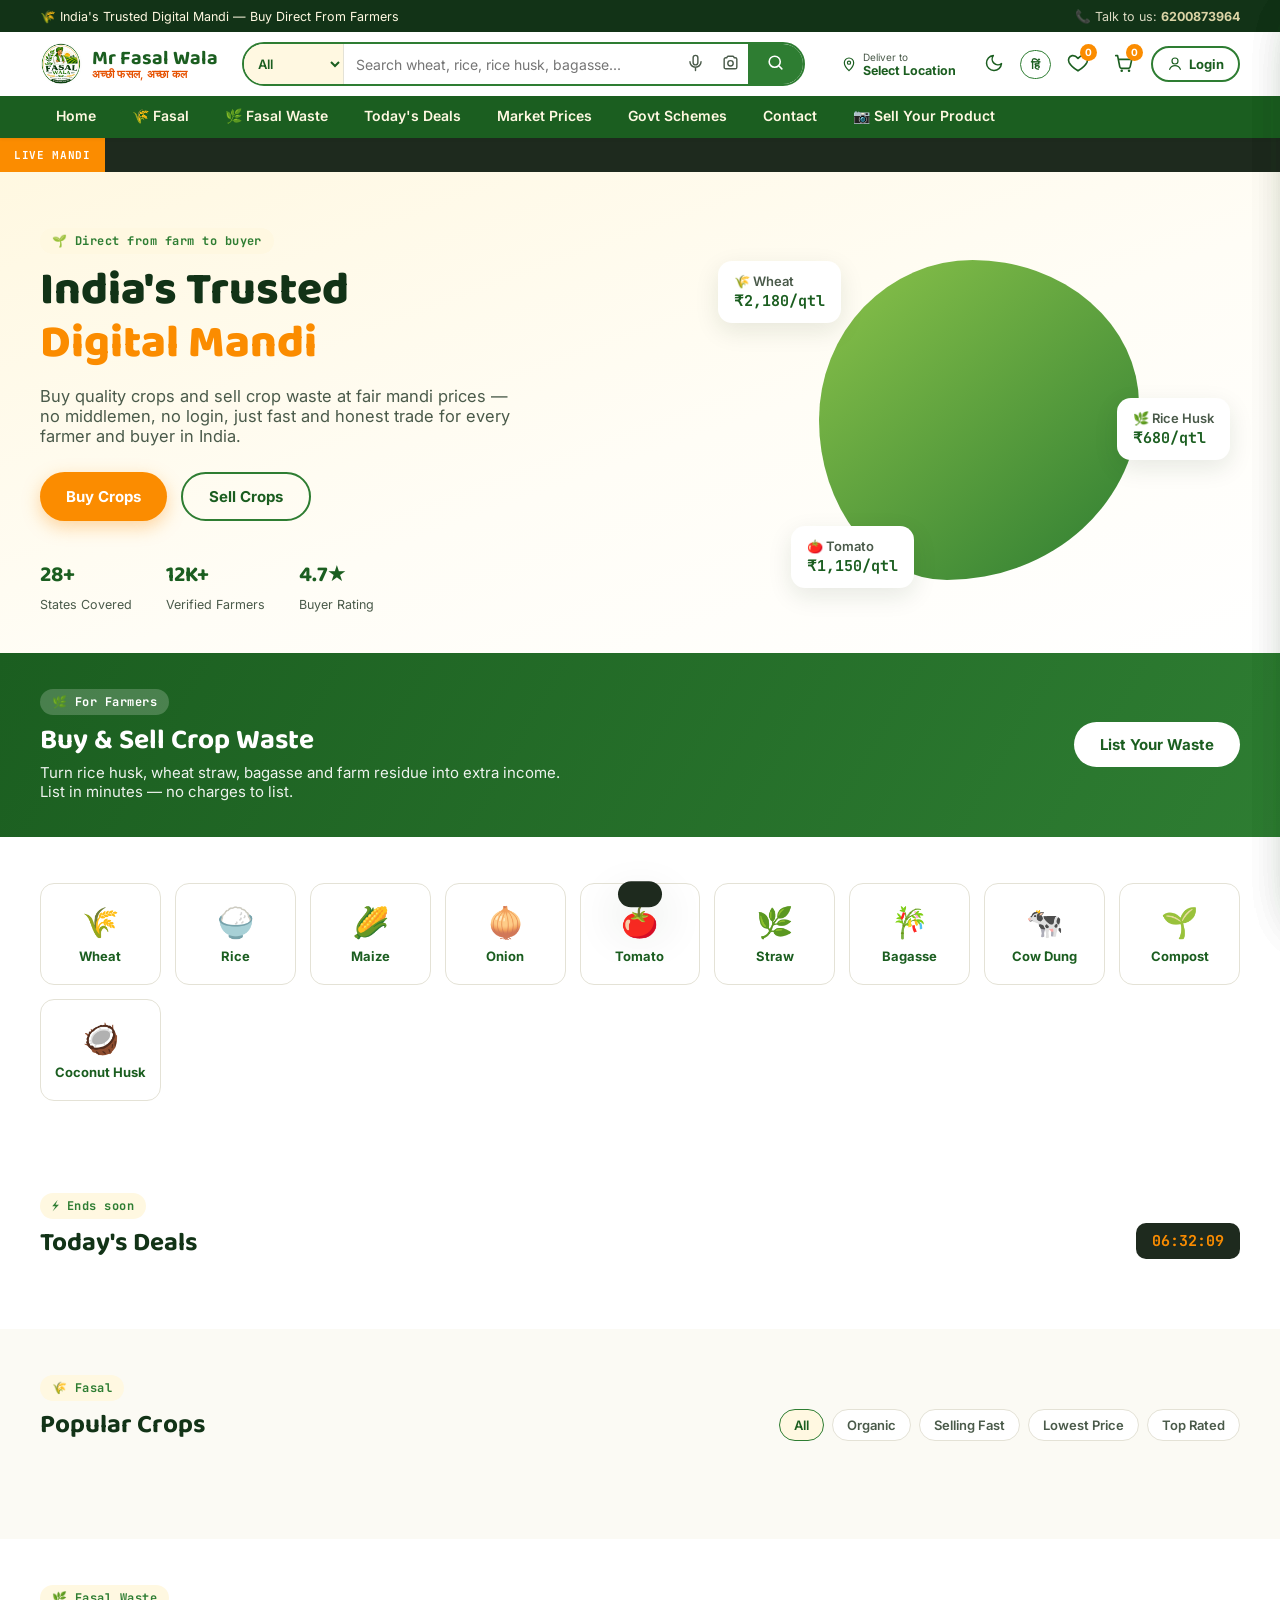
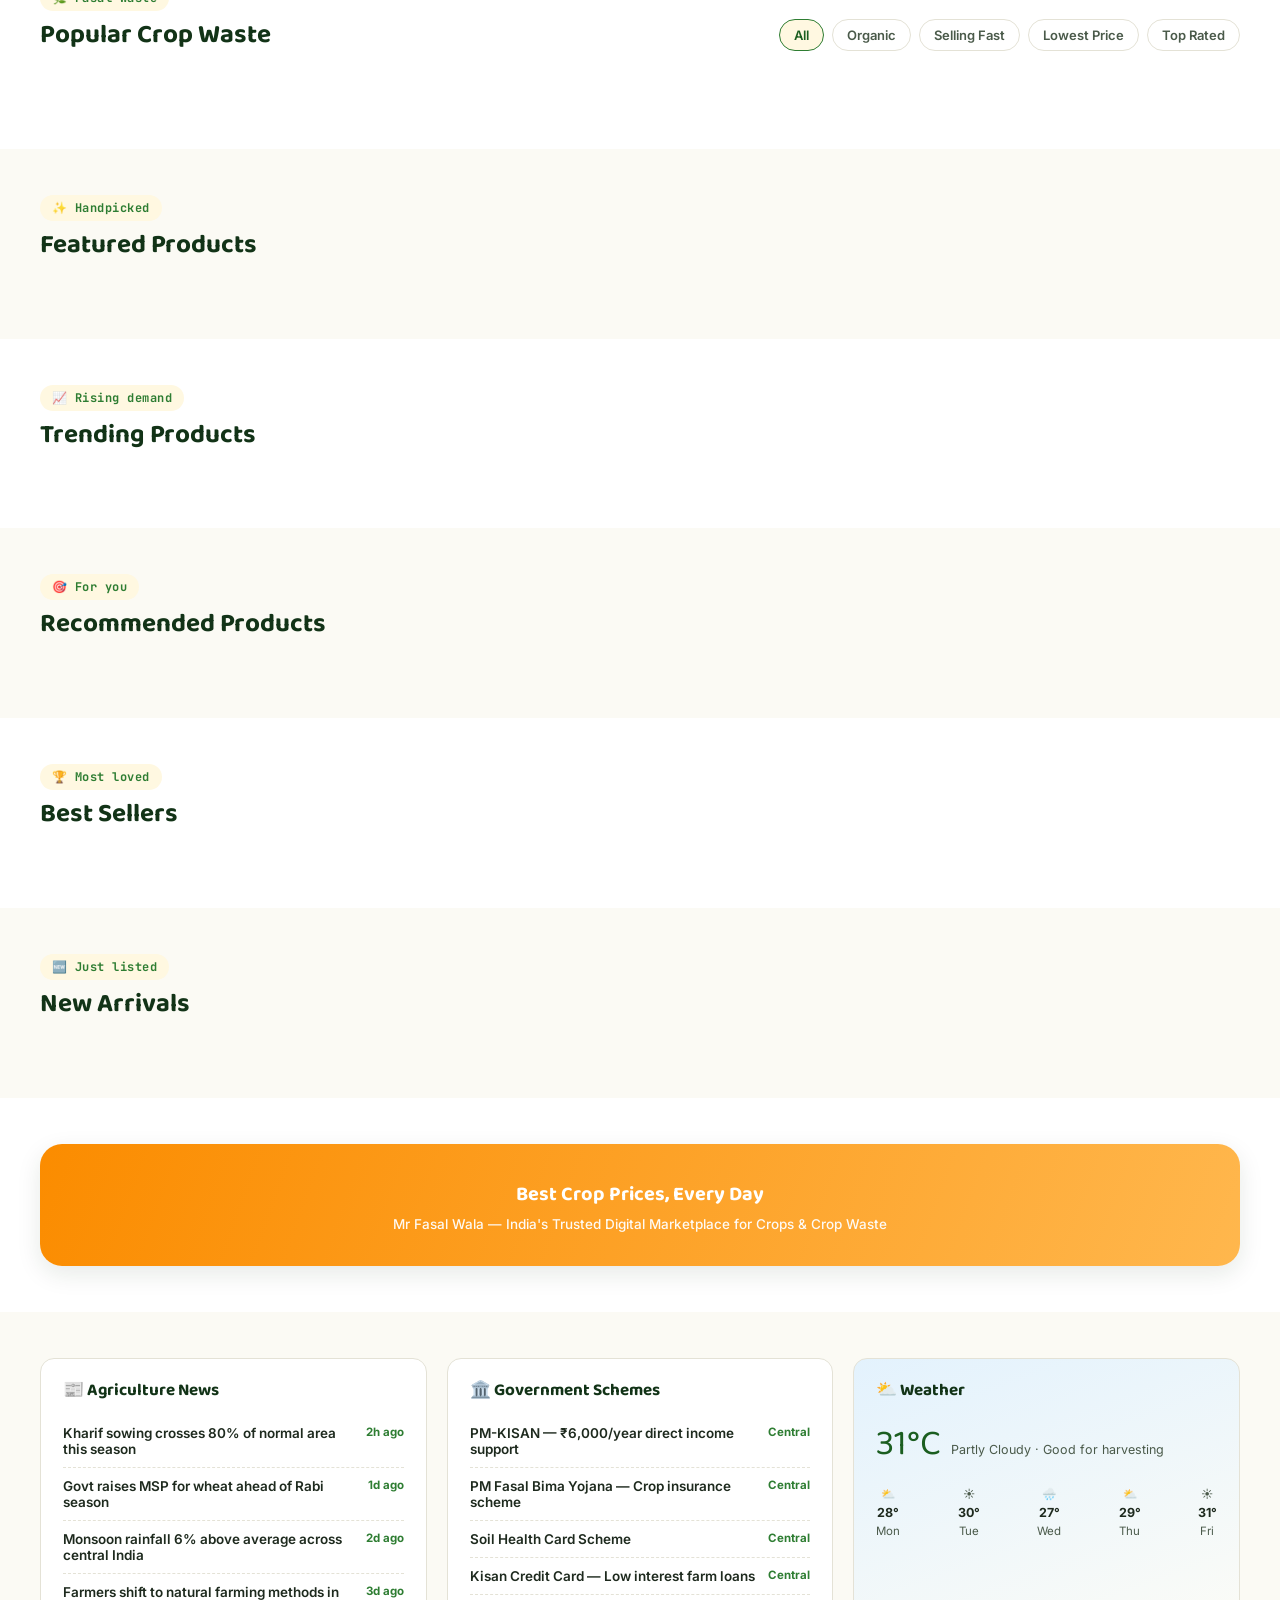
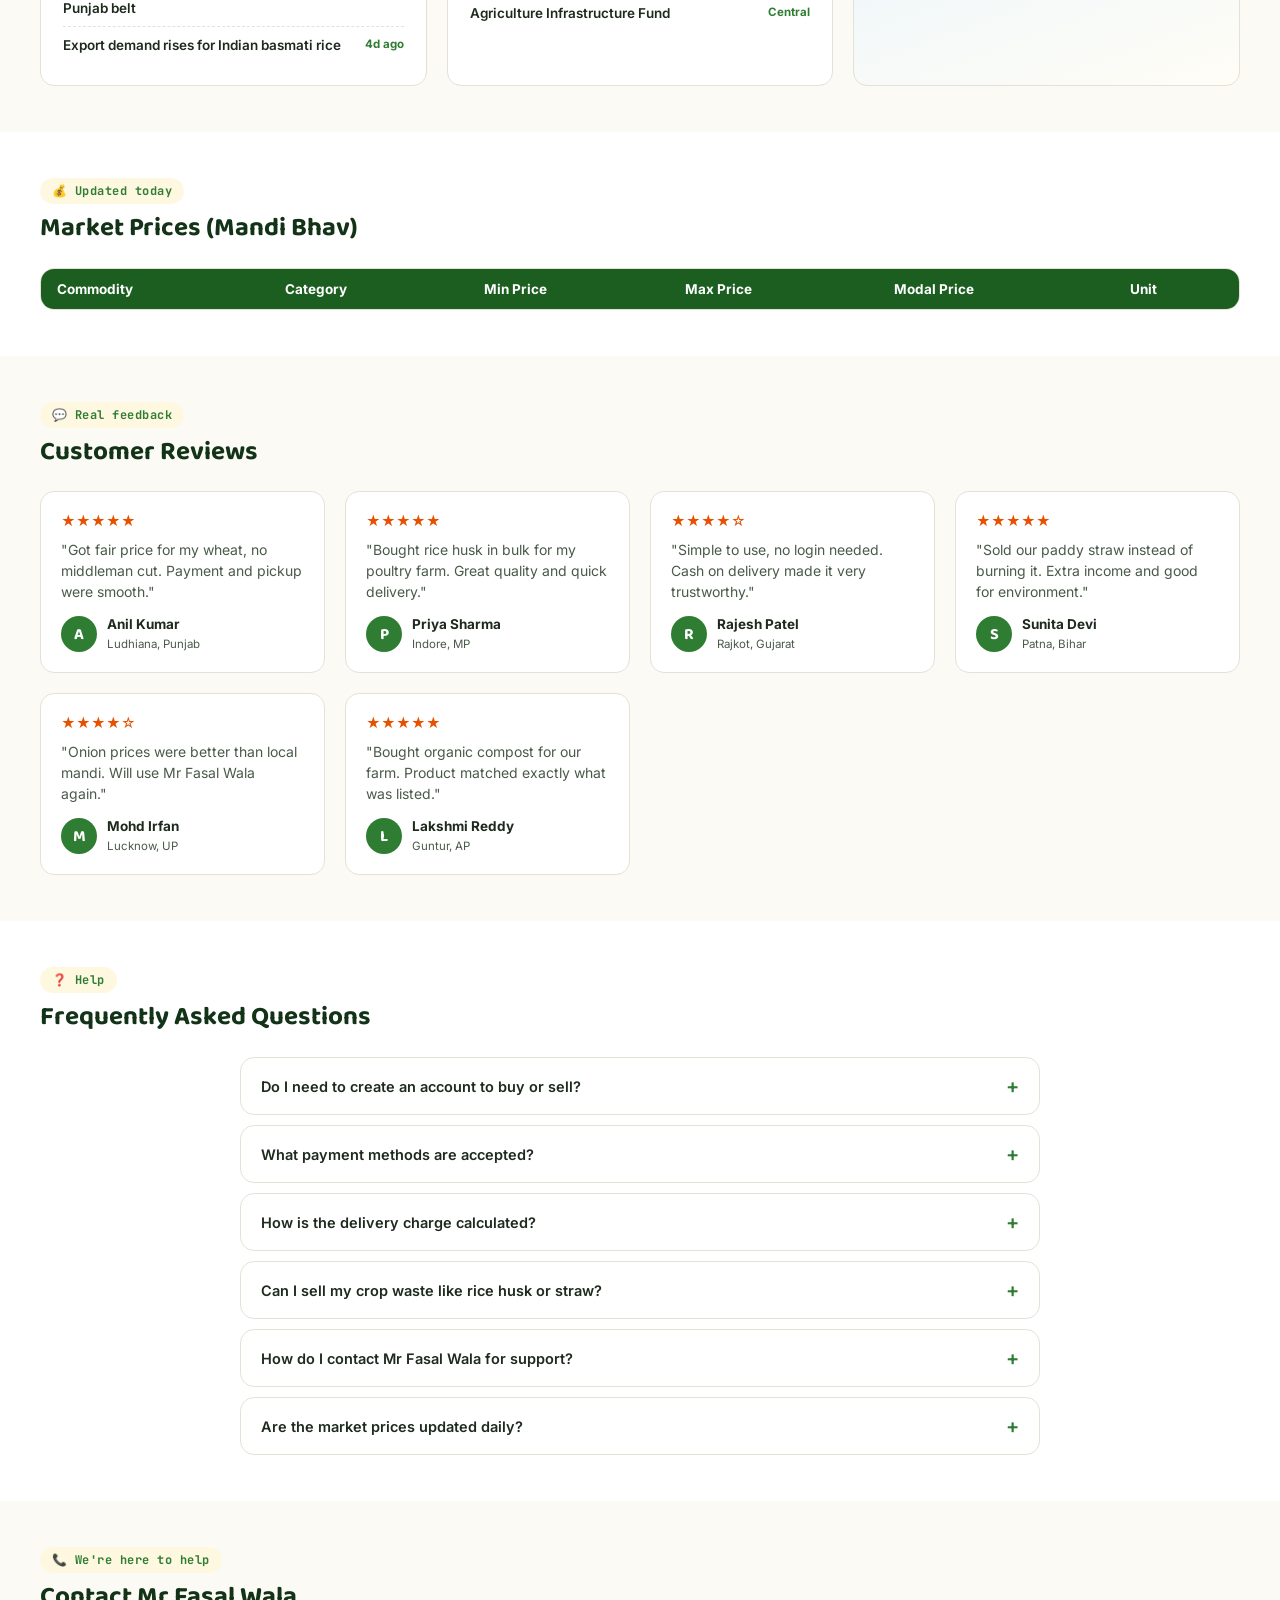
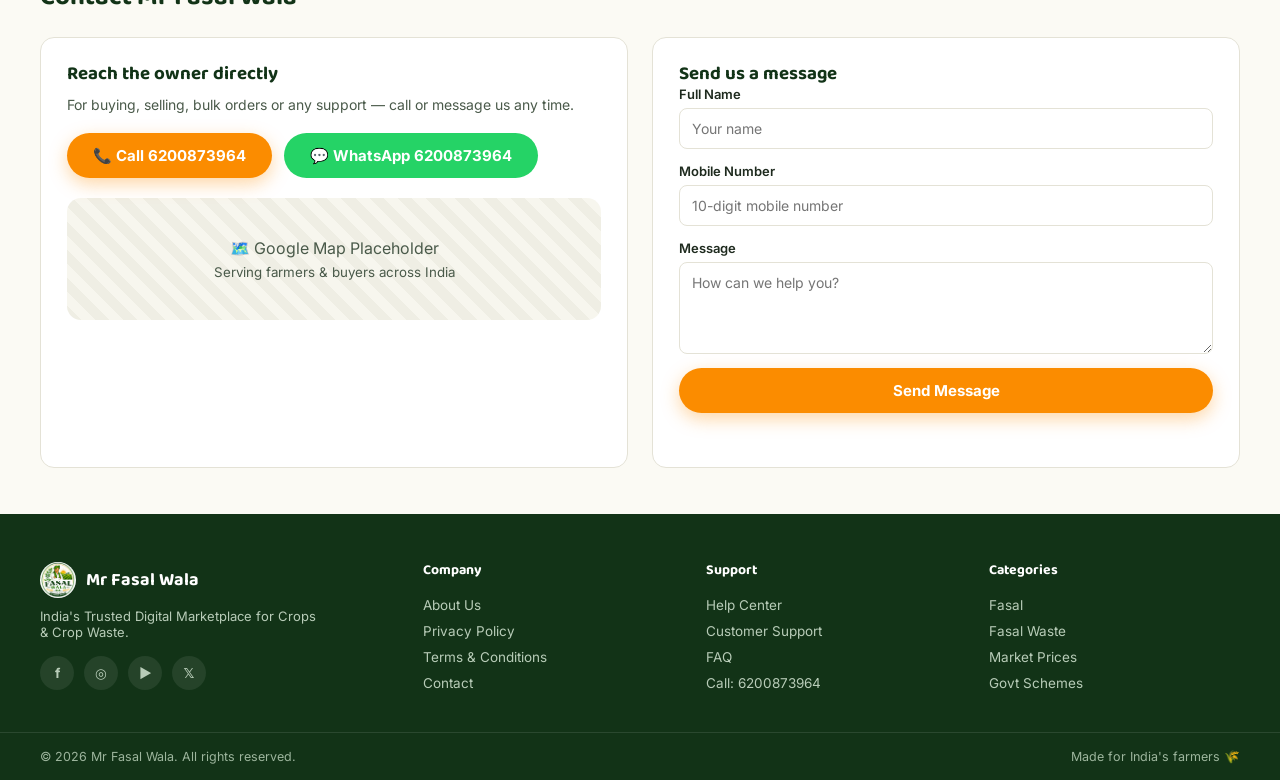
==== commit bf70bf70: "Add files via upload" ====
--- a/index.html
+++ b/index.html
@@ -5,6 +5,12 @@
 <meta name="viewport" content="width=device-width, initial-scale=1.0">
 <title>Mr Fasal Wala | India's Trusted Digital Marketplace for Crops & Crop Waste</title>
 <meta name="description" content="Mr Fasal Wala - Buy and sell crops, fasal waste and agricultural produce directly from farmers across India. Best mandi prices, fast delivery, Cash on Delivery.">
+<meta property="og:title" content="Mr Fasal Wala | India's Trusted Digital Mandi">
+<meta property="og:description" content="Buy and sell crops, fasal waste and agricultural produce directly from farmers across India. Best mandi prices, Cash on Delivery.">
+<meta property="og:image" content="https://mrfasalwala.netlify.app/logo.png">
+<meta property="og:url" content="https://mrfasalwala.netlify.app/">
+<meta property="og:type" content="website">
+<link rel="canonical" href="https://mrfasalwala.netlify.app/">
 <link rel="preconnect" href="https://fonts.googleapis.com">
 <link href="https://fonts.googleapis.com/css2?family=Baloo+2:wght@500;600;700;800&family=Inter:wght@400;500;600;700;800&family=JetBrains+Mono:wght@500;700&display=swap" rel="stylesheet">
 <link rel="stylesheet" href="style.css">
@@ -64,6 +70,12 @@
         </span>
       </button>
 
+      <button class="icon-action" id="darkModeBtn" aria-label="Toggle dark mode" title="Dark Mode">
+        <svg width="20" height="20" viewBox="0 0 24 24" fill="none"><path d="M21 12.8A9 9 0 1 1 11.2 3 7 7 0 0 0 21 12.8Z" stroke="currentColor" stroke-width="1.8" stroke-linecap="round" stroke-linejoin="round"/></svg>
+      </button>
+
+      <button class="lang-toggle" id="langToggleBtn" title="भाषा बदलें / Switch language">EN</button>
+
       <button class="icon-action" id="wishlistBtn" aria-label="Wishlist">
         <svg width="22" height="22" viewBox="0 0 24 24" fill="none"><path d="M12 20.5s-7.5-4.7-9.8-9.3C.7 7.9 2.3 4.6 5.6 4C7.8 3.6 9.9 4.6 12 6.9c2.1-2.3 4.2-3.3 6.4-2.9c3.3.6 4.9 3.9 3.4 7.2C19.5 15.8 12 20.5 12 20.5Z" stroke="currentColor" stroke-width="1.8" stroke-linecap="round" stroke-linejoin="round"/></svg>
         <span class="icon-action__badge" id="wishlistCount">0</span>
@@ -74,6 +86,22 @@
         <span class="icon-action__badge" id="cartCount">0</span>
       </button>
 
+      <button class="btn btn--outline btn--login" id="loginBtn">
+        <svg width="16" height="16" viewBox="0 0 24 24" fill="none"><path d="M12 12a4.5 4.5 0 1 0 0-9 4.5 4.5 0 0 0 0 9Z" stroke="currentColor" stroke-width="1.8"/><path d="M4 20c1.4-3.6 4.6-5.5 8-5.5s6.6 1.9 8 5.5" stroke="currentColor" stroke-width="1.8" stroke-linecap="round"/></svg>
+        <span data-i18n="login-btn">Login</span>
+      </button>
+
+      <div class="user-menu hidden" id="userMenu">
+        <button class="user-menu__toggle" id="userMenuToggle">
+          <img src="icon-192.png" alt="" id="userMenuAvatar" class="user-menu__avatar">
+          <span id="userMenuName">Account</span>
+        </button>
+        <div class="user-menu__dropdown" id="userMenuDropdown">
+          <button id="myOrdersBtn">📦 My Orders</button>
+          <button id="userMenuLogout">🚪 Logout</button>
+        </div>
+      </div>
+
       <button class="hamburger" id="hamburgerBtn" aria-label="Menu">
         <span></span><span></span><span></span>
       </button>
@@ -82,14 +110,14 @@
 
   <nav class="main-nav" id="mainNav">
     <div class="container main-nav__inner">
-      <a href="#home" class="nav-link" data-nav="home">Home</a>
-      <a href="#fasal" class="nav-link" data-nav="fasal">🌾 Fasal</a>
-      <a href="#waste" class="nav-link" data-nav="waste">🌿 Fasal Waste</a>
-      <a href="#deals" class="nav-link" data-nav="deals">Today's Deals</a>
-      <a href="#mandi" class="nav-link" data-nav="mandi">Market Prices</a>
-      <a href="#schemes" class="nav-link" data-nav="schemes">Govt Schemes</a>
-      <a href="#contact" class="nav-link" data-nav="contact">Contact</a>
-      <a href="sell.html" class="nav-link" data-nav="sell">📷 Sell Your Product</a>
+      <a href="#home" class="nav-link" data-nav="home" data-i18n="nav-home">Home</a>
+      <a href="#fasal" class="nav-link" data-nav="fasal" data-i18n="nav-fasal">🌾 Fasal</a>
+      <a href="#waste" class="nav-link" data-nav="waste" data-i18n="nav-waste">🌿 Fasal Waste</a>
+      <a href="#deals" class="nav-link" data-nav="deals" data-i18n="nav-deals">Today's Deals</a>
+      <a href="#mandi" class="nav-link" data-nav="mandi" data-i18n="nav-mandi">Market Prices</a>
+      <a href="#schemes" class="nav-link" data-nav="schemes" data-i18n="nav-schemes">Govt Schemes</a>
+      <a href="#contact" class="nav-link" data-nav="contact" data-i18n="nav-contact">Contact</a>
+      <a href="sell.html" class="nav-link" data-nav="sell" data-i18n="nav-sell">📷 Sell Your Product</a>
     </div>
   </nav>
 </header>
@@ -114,14 +142,14 @@
 
 <!-- ================= MOBILE MENU ================= -->
 <div class="mobile-menu" id="mobileMenu">
-  <a href="#home" data-nav="home">Home</a>
-  <a href="#fasal" data-nav="fasal">🌾 Fasal</a>
-  <a href="#waste" data-nav="waste">🌿 Fasal Waste</a>
-  <a href="#deals" data-nav="deals">Today's Deals</a>
-  <a href="#mandi" data-nav="mandi">Market Prices</a>
-  <a href="#schemes" data-nav="schemes">Govt Schemes</a>
-  <a href="#contact" data-nav="contact">Contact</a>
-  <a href="sell.html" data-nav="sell">📷 Sell Your Product</a>
+  <a href="#home" data-nav="home" data-i18n="nav-home">Home</a>
+  <a href="#fasal" data-nav="fasal" data-i18n="nav-fasal">🌾 Fasal</a>
+  <a href="#waste" data-nav="waste" data-i18n="nav-waste">🌿 Fasal Waste</a>
+  <a href="#deals" data-nav="deals" data-i18n="nav-deals">Today's Deals</a>
+  <a href="#mandi" data-nav="mandi" data-i18n="nav-mandi">Market Prices</a>
+  <a href="#schemes" data-nav="schemes" data-i18n="nav-schemes">Govt Schemes</a>
+  <a href="#contact" data-nav="contact" data-i18n="nav-contact">Contact</a>
+  <a href="sell.html" data-nav="sell" data-i18n="nav-sell">📷 Sell Your Product</a>
 </div>
 
 <main id="home">
@@ -130,12 +158,12 @@
   <section class="hero">
     <div class="container hero__inner">
       <div class="hero__content">
-        <span class="eyebrow">🌱 Direct from farm to buyer</span>
-        <h1 class="hero__title">India's Trusted<br><span>Digital Mandi</span></h1>
-        <p class="hero__desc">Buy quality crops and sell crop waste at fair mandi prices — no middlemen, no login, just fast and honest trade for every farmer and buyer in India.</p>
+        <span class="eyebrow" data-i18n="hero-eyebrow">🌱 Direct from farm to buyer</span>
+        <h1 class="hero__title" data-i18n="hero-title">India's Trusted<br><span>Digital Mandi</span></h1>
+        <p class="hero__desc" data-i18n="hero-desc">Buy quality crops and sell crop waste at fair mandi prices — no middlemen, no login, just fast and honest trade for every farmer and buyer in India.</p>
         <div class="hero__cta">
-          <a href="#fasal" class="btn btn--primary">Buy Crops</a>
-          <a href="#sell" class="btn btn--outline">Sell Crops</a>
+          <a href="#fasal" class="btn btn--primary" data-i18n="hero-buy">Buy Crops</a>
+          <a href="#sell" class="btn btn--outline" data-i18n="hero-sell">Sell Crops</a>
         </div>
         <div class="hero__stats">
           <div><b>28+</b><span>States Covered</span></div>
@@ -418,6 +446,16 @@
   <div class="cart-drawer__body" id="wishlistBody"></div>
 </aside>
 
+<!-- ================= MY ORDERS DRAWER ================= -->
+<div class="drawer-overlay" id="myOrdersOverlay"></div>
+<aside class="cart-drawer" id="myOrdersDrawer">
+  <div class="cart-drawer__head">
+    <h3>My Orders</h3>
+    <button id="closeMyOrdersBtn" aria-label="Close orders">✕</button>
+  </div>
+  <div class="cart-drawer__body" id="myOrdersBody"></div>
+</aside>
+
 <!-- ================= CHECKOUT MODAL ================= -->
 <div class="modal-overlay" id="checkoutModal">
   <div class="modal">
@@ -442,6 +480,7 @@
 <script src="script.js"></script>
 <script type="module" src="firebase-init.js"></script>
 <script type="module" src="products-live.js"></script>
+<script type="module" src="auth.js"></script>
 </body>
   </html>
           
--- a/style.css
+++ b/style.css
@@ -97,6 +97,64 @@
 }
 .brand{display:flex;align-items:center;gap:10px;flex-shrink:0;}
 .brand__mark{display:flex;}
+.brand__mark img{border-radius:50%;object-fit:cover;display:block;}
+
+/* ---------- Wishlist drawer ---------- */
+.wishlist-item{display:flex;align-items:center;gap:12px;padding:12px 0;border-bottom:1px solid var(--line);}
+.wishlist-item__media{width:56px;height:56px;border-radius:var(--radius-sm);background:var(--cream);display:flex;align-items:center;justify-content:center;font-size:26px;overflow:hidden;flex-shrink:0;}
+.wishlist-item__media img{width:100%;height:100%;object-fit:cover;}
+.wishlist-item__info{flex:1;min-width:0;}
+.wishlist-item__name{font-weight:700;font-size:14px;color:var(--ink);}
+.wishlist-item__price{color:var(--green-800);font-weight:700;font-size:13px;margin-top:2px;}
+.wishlist-item__actions{display:flex;flex-direction:column;gap:6px;}
+.wishlist-item__actions button{font-size:11.5px;font-weight:700;padding:6px 10px;border-radius:999px;white-space:nowrap;}
+.wishlist-item__move{background:var(--green);color:var(--white);}
+.wishlist-item__remove{background:var(--cream);color:var(--danger);}
+.wishlist-empty{padding:40px 20px;text-align:center;color:var(--ink-soft);font-size:14px;}
+
+/* ---------- Utility ---------- */
+.hidden{display:none !important;}
+
+/* ---------- Login button / User menu ---------- */
+.btn--login{padding:8px 14px;font-size:13px;display:flex;align-items:center;gap:6px;white-space:nowrap;}
+.lang-toggle{
+  border:1.5px solid var(--green);color:var(--green-800);font-weight:700;font-size:12px;
+  padding:6px 10px;border-radius:999px;background:var(--white);
+}
+.lang-toggle:hover{background:var(--cream);}
+.user-menu{position:relative;}
+.user-menu__toggle{display:flex;align-items:center;gap:6px;padding:4px 10px 4px 4px;border-radius:999px;background:var(--cream);}
+.user-menu__avatar{width:28px;height:28px;border-radius:50%;object-fit:cover;}
+.user-menu__toggle span{font-size:13px;font-weight:700;color:var(--green-800);max-width:80px;overflow:hidden;text-overflow:ellipsis;white-space:nowrap;}
+.user-menu__dropdown{
+  position:absolute;top:calc(100% + 8px);right:0;background:var(--white);border:1px solid var(--line);
+  border-radius:var(--radius-sm);box-shadow:var(--shadow-md);min-width:160px;display:none;flex-direction:column;
+  overflow:hidden;z-index:60;
+}
+.user-menu__dropdown.open{display:flex;}
+.user-menu__dropdown button{padding:12px 14px;text-align:left;font-size:14px;font-weight:600;color:var(--ink);}
+.user-menu__dropdown button:hover{background:var(--cream);}
+
+/* ---------- My Orders ---------- */
+.order-row{padding:14px 0;border-bottom:1px solid var(--line);}
+.order-row__head{display:flex;justify-content:space-between;align-items:center;margin-bottom:6px;}
+.order-row__status{font-size:11px;font-weight:700;padding:3px 10px;border-radius:999px;background:var(--cream);color:var(--orange-dark);}
+.order-row__status--delivered{background:#E3F5E5;color:var(--green-800);}
+.order-row__status--cancelled{background:#FBE4E2;color:var(--danger);}
+.order-row__items{font-size:13px;color:var(--ink-soft);}
+.order-row__total{font-size:13px;font-weight:700;color:var(--green-800);margin-top:4px;}
+
+/* ---------- Dark mode ---------- */
+html.dark{
+  --white:#161F16; --cream:#1E2A1E; --cream-deep:#243024; --ink:#F0F4EC; --ink-soft:#B7C4B0;
+  --line:#2C3A2C; --green-800:#8BC97F; --green:#57A34E;
+}
+html.dark body{background:var(--cream);}
+html.dark .site-header{background:var(--white);}
+html.dark .product-card,html.dark .info-card,html.dark .cart-drawer,html.dark .modal,
+html.dark .contact-card,html.dark .contact-form,html.dark .review-card{background:var(--white);}
+html.dark .search-bar{background:var(--white);}
+html.dark .search-bar__scope{background:var(--cream-deep);}
 .brand__text{display:flex;flex-direction:column;line-height:1.1;}
 .brand__name{font-family:var(--font-display);font-weight:700;font-size:20px;color:var(--green-800);}
 .brand__tag{font-size:10.5px;color:var(--orange-dark);font-weight:600;letter-spacing:.03em;}
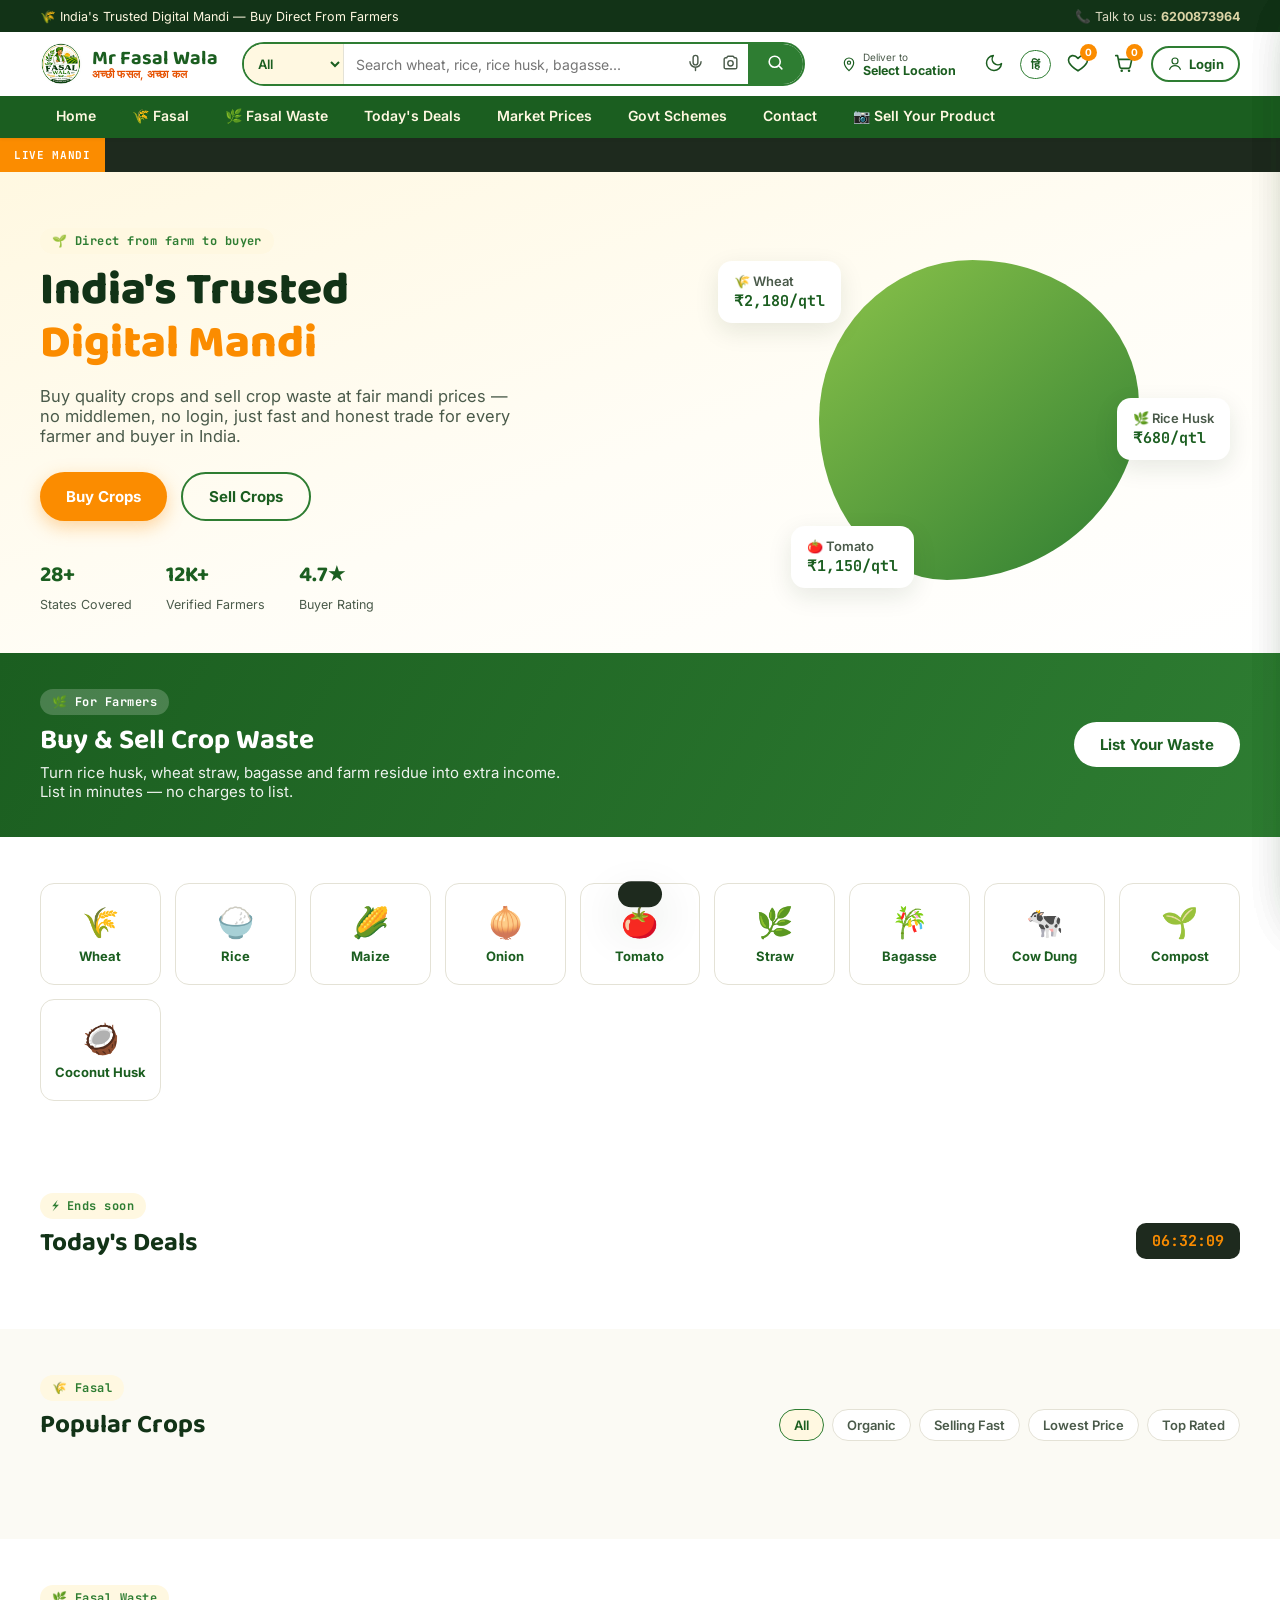
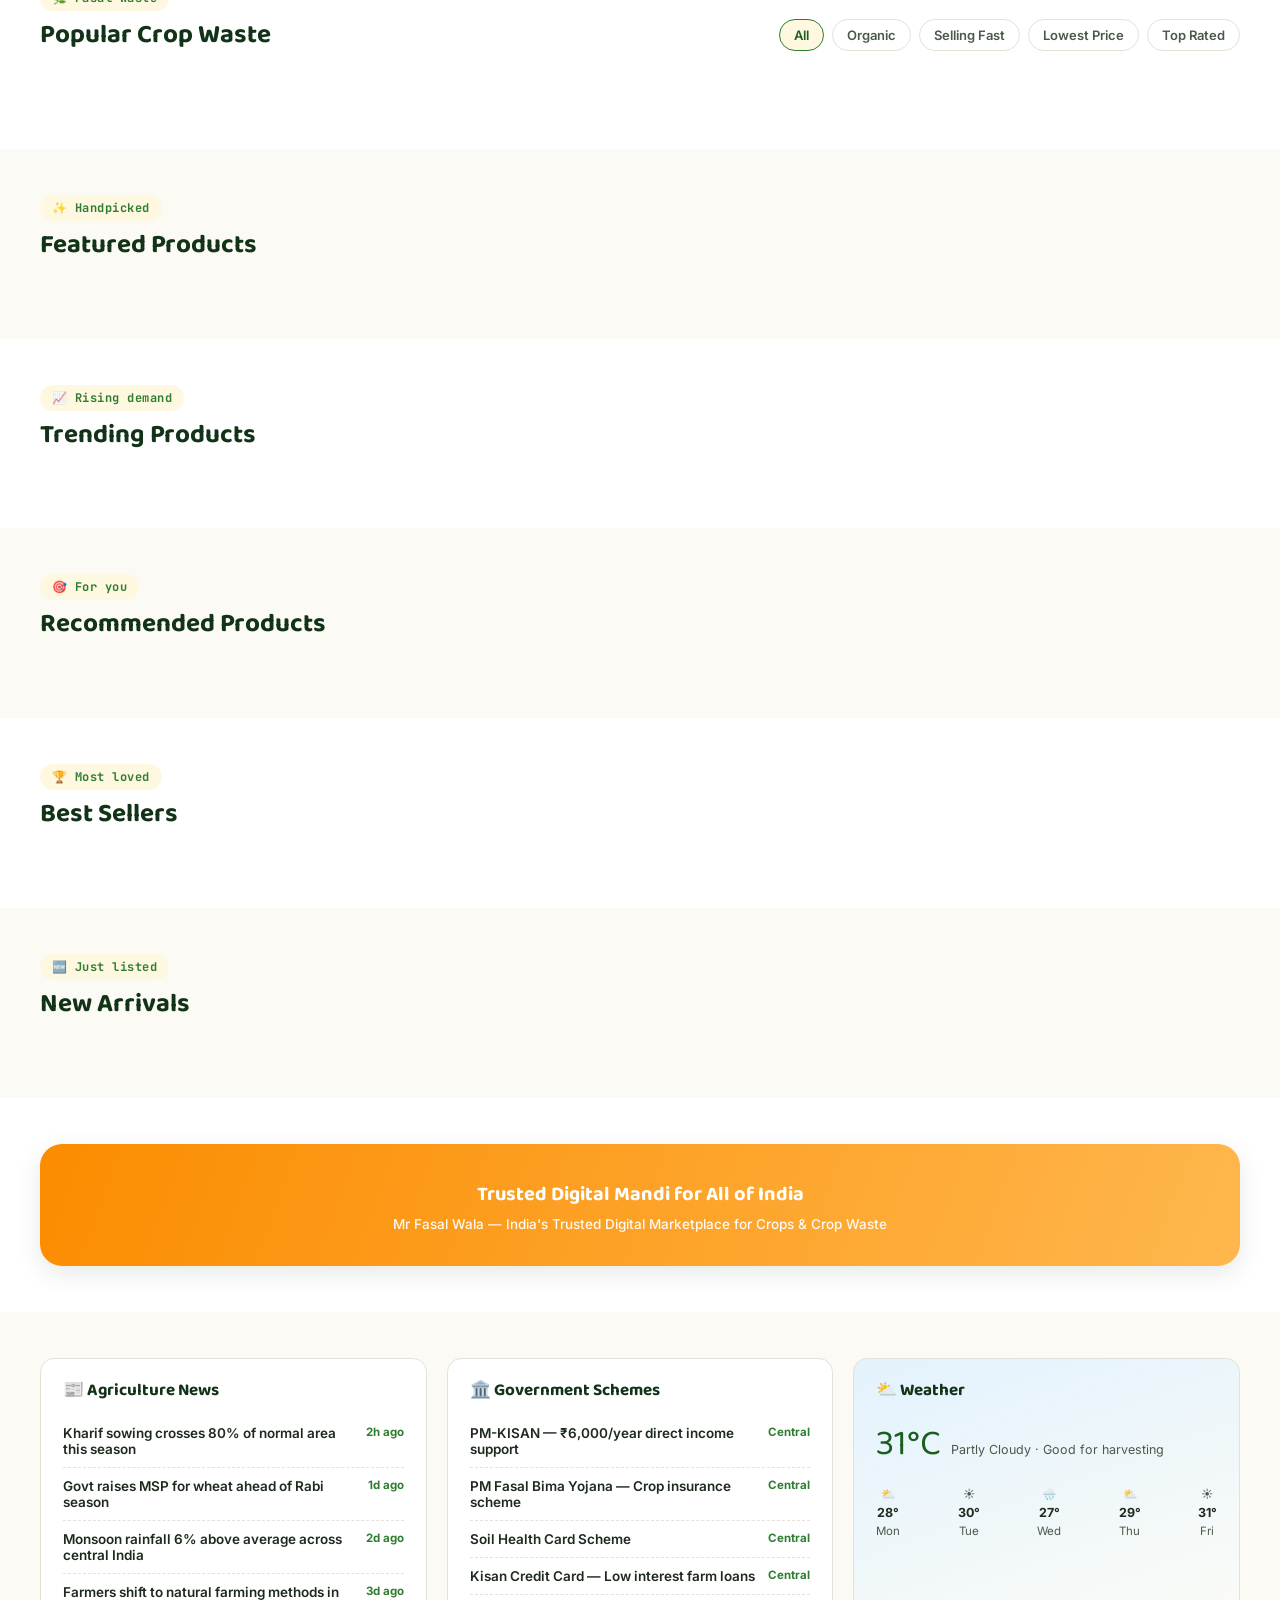
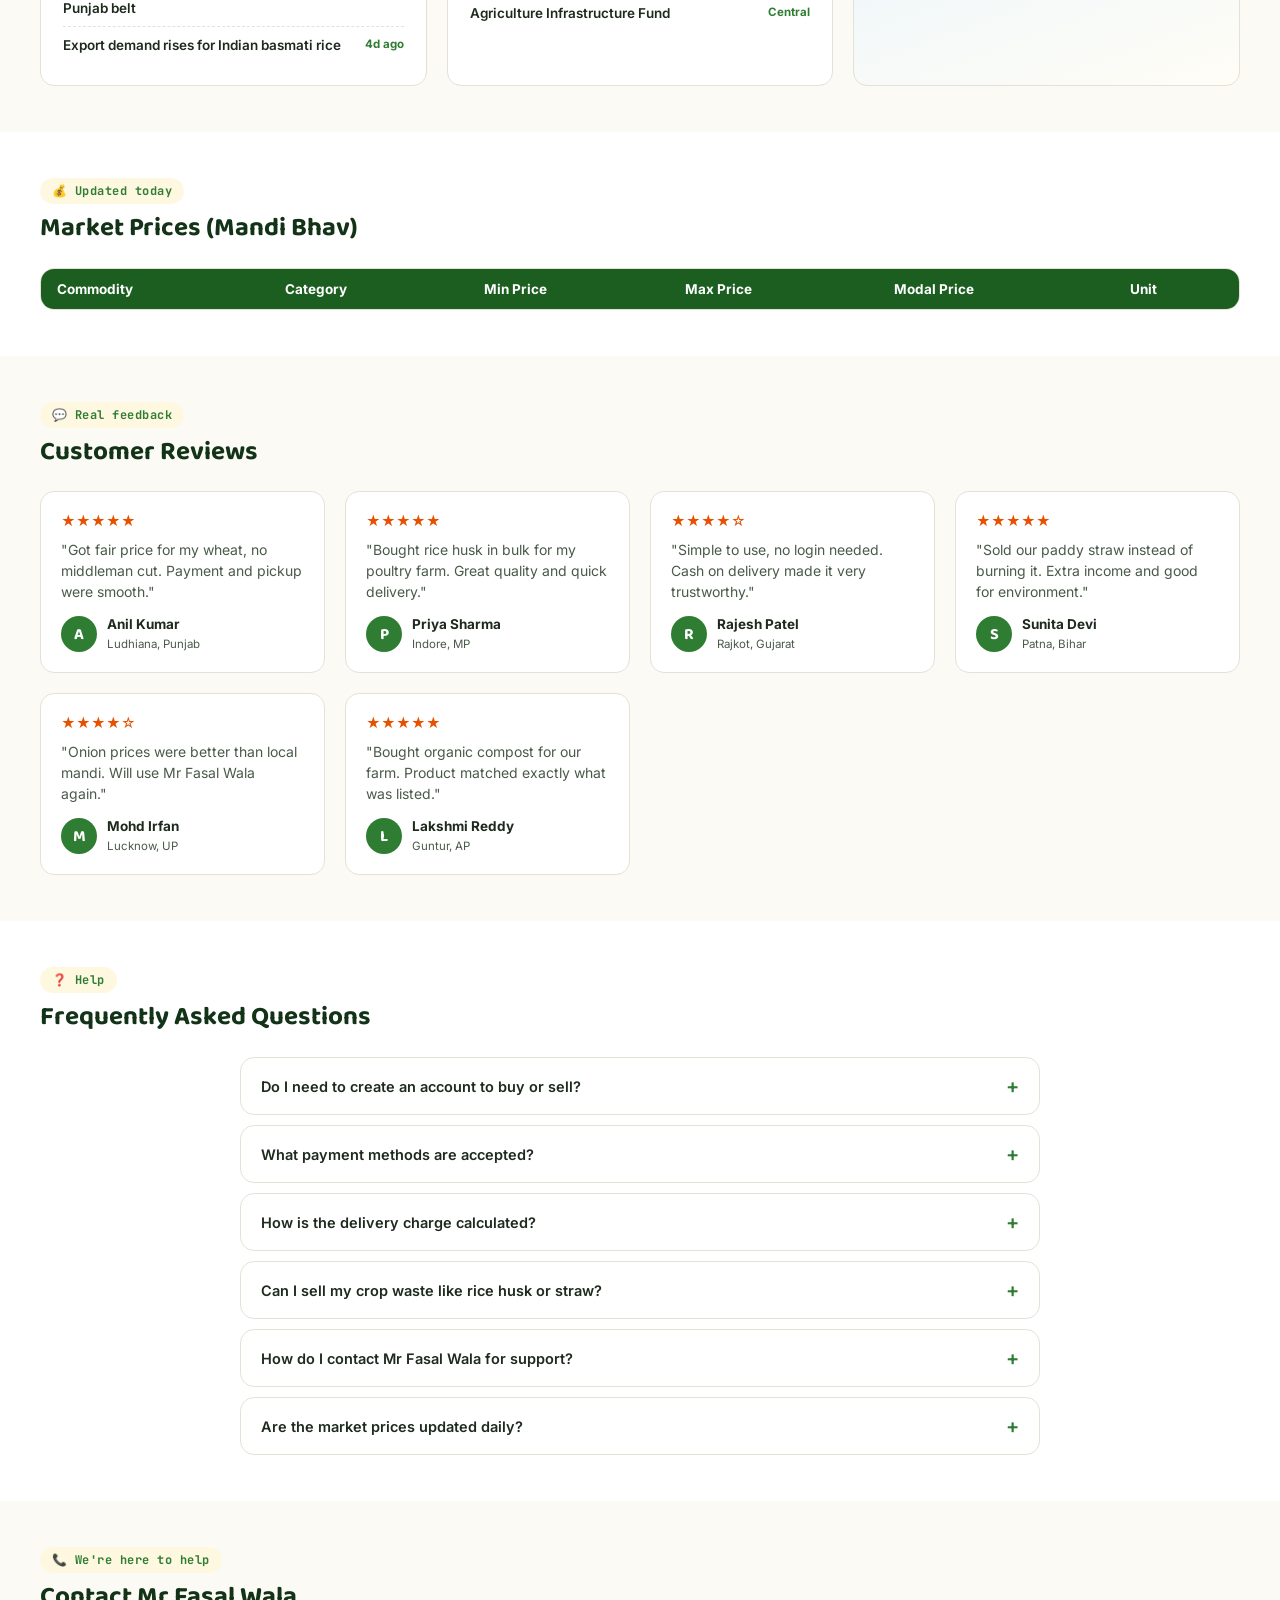
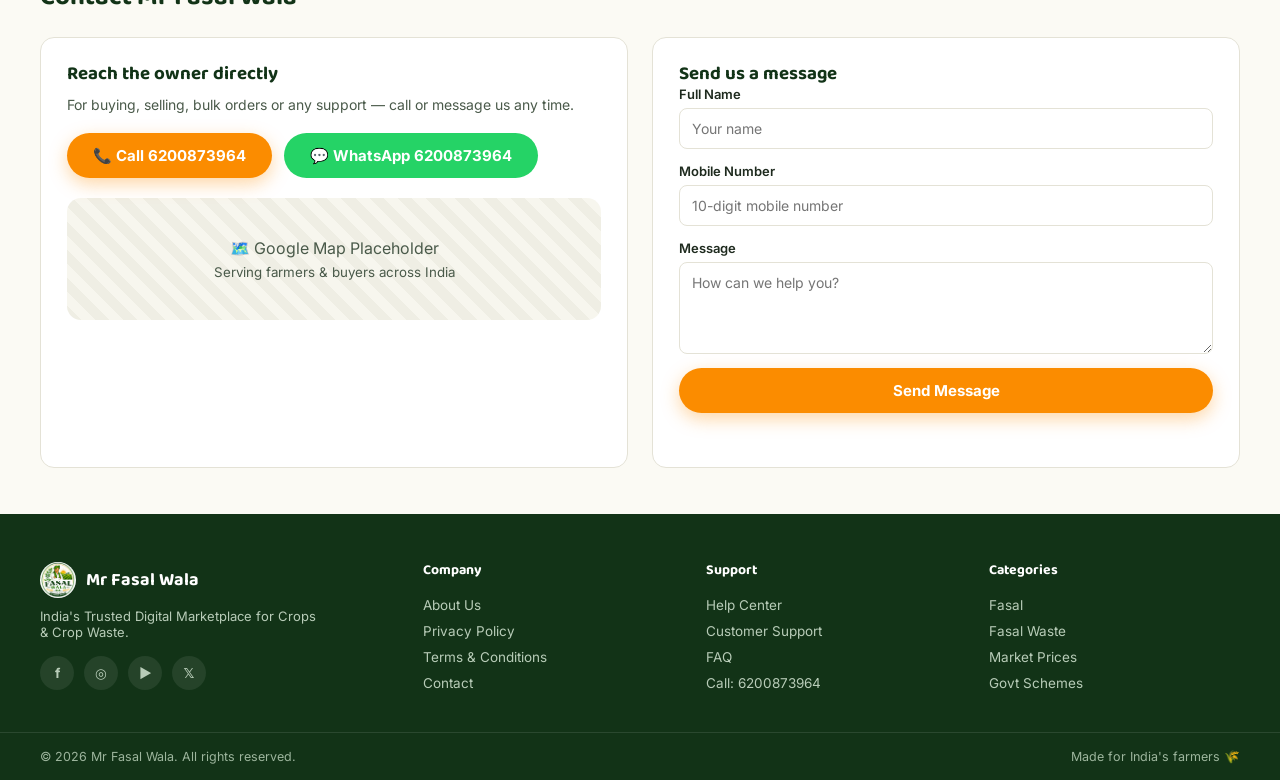
==== commit 7e61df21: "Add files via upload" ====
--- a/index.html
+++ b/index.html
@@ -393,8 +393,8 @@
     <div class="footer-col">
       <h4>Company</h4>
       <a href="#about">About Us</a>
-      <a href="#privacy">Privacy Policy</a>
-      <a href="#terms">Terms &amp; Conditions</a>
+      <a href="privacy.html">Privacy Policy</a>
+      <a href="terms.html">Terms &amp; Conditions</a>
       <a href="#contact">Contact</a>
     </div>
     <div class="footer-col">
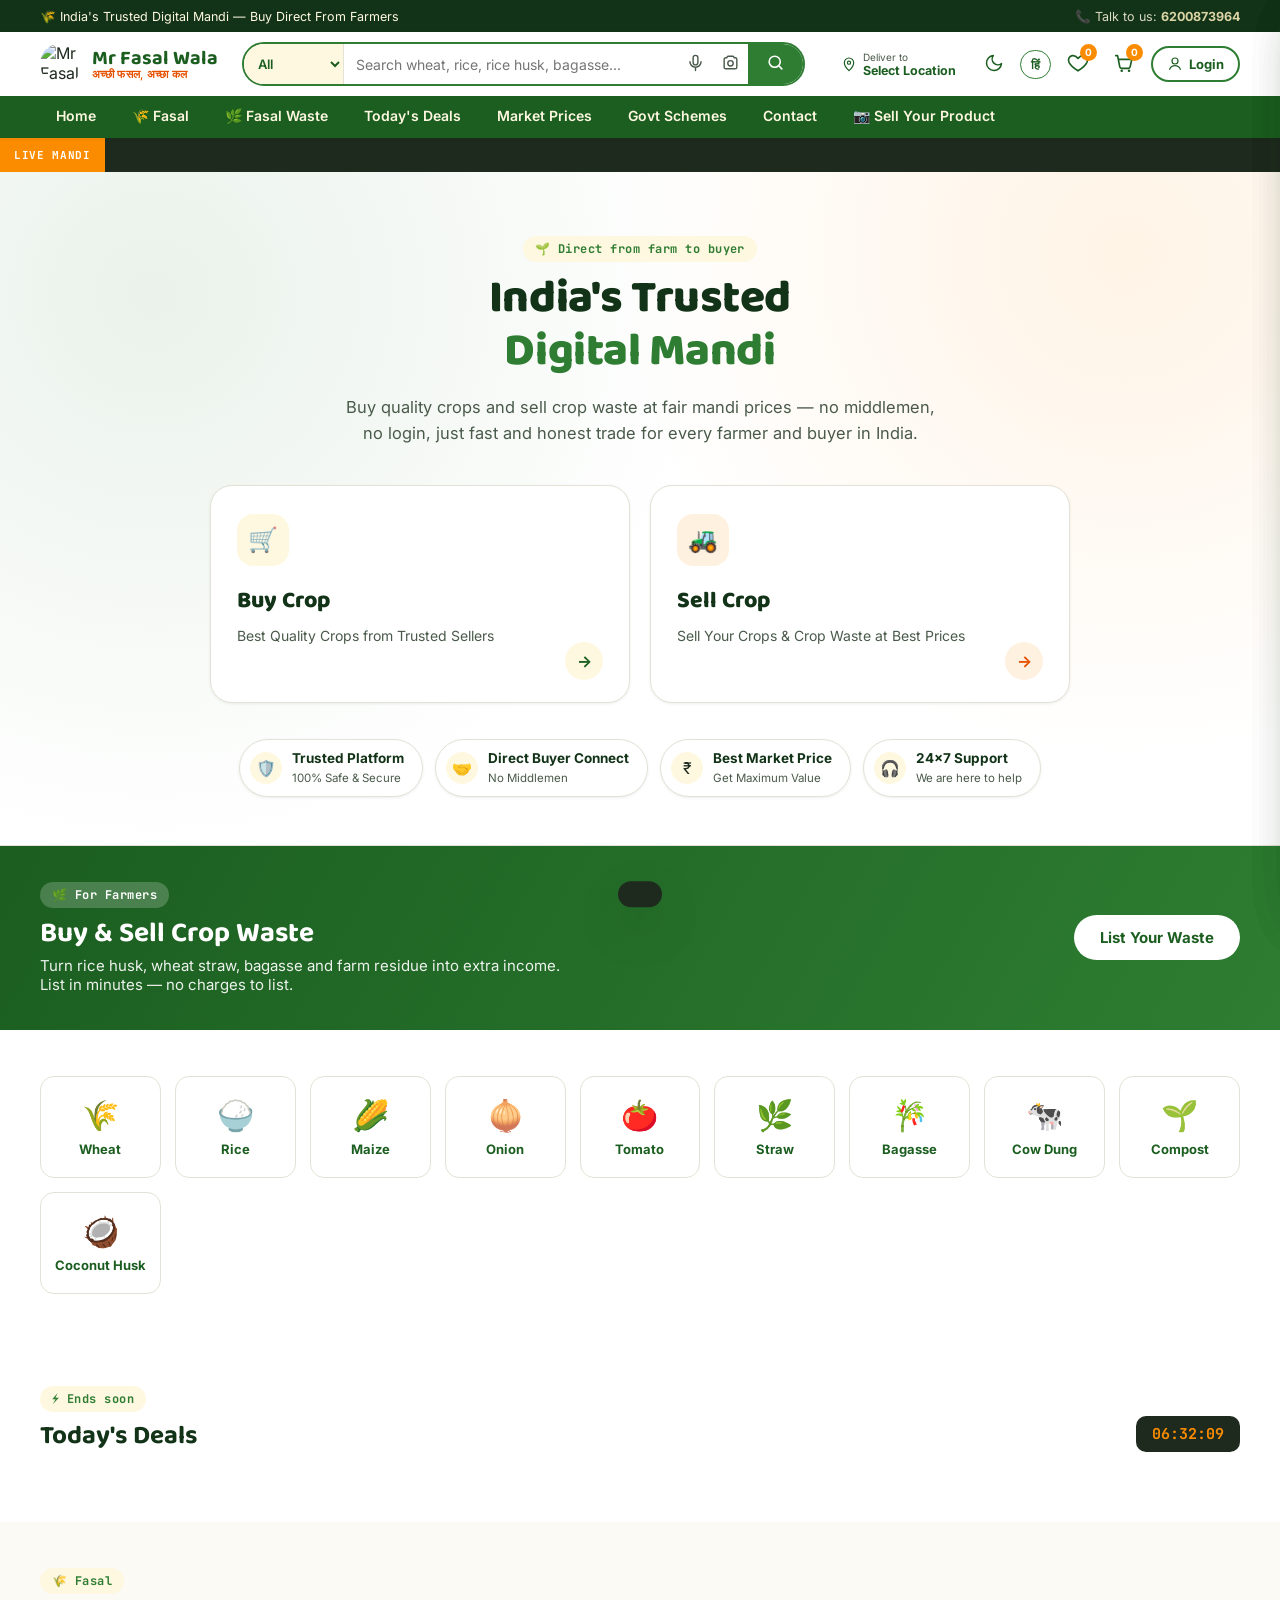
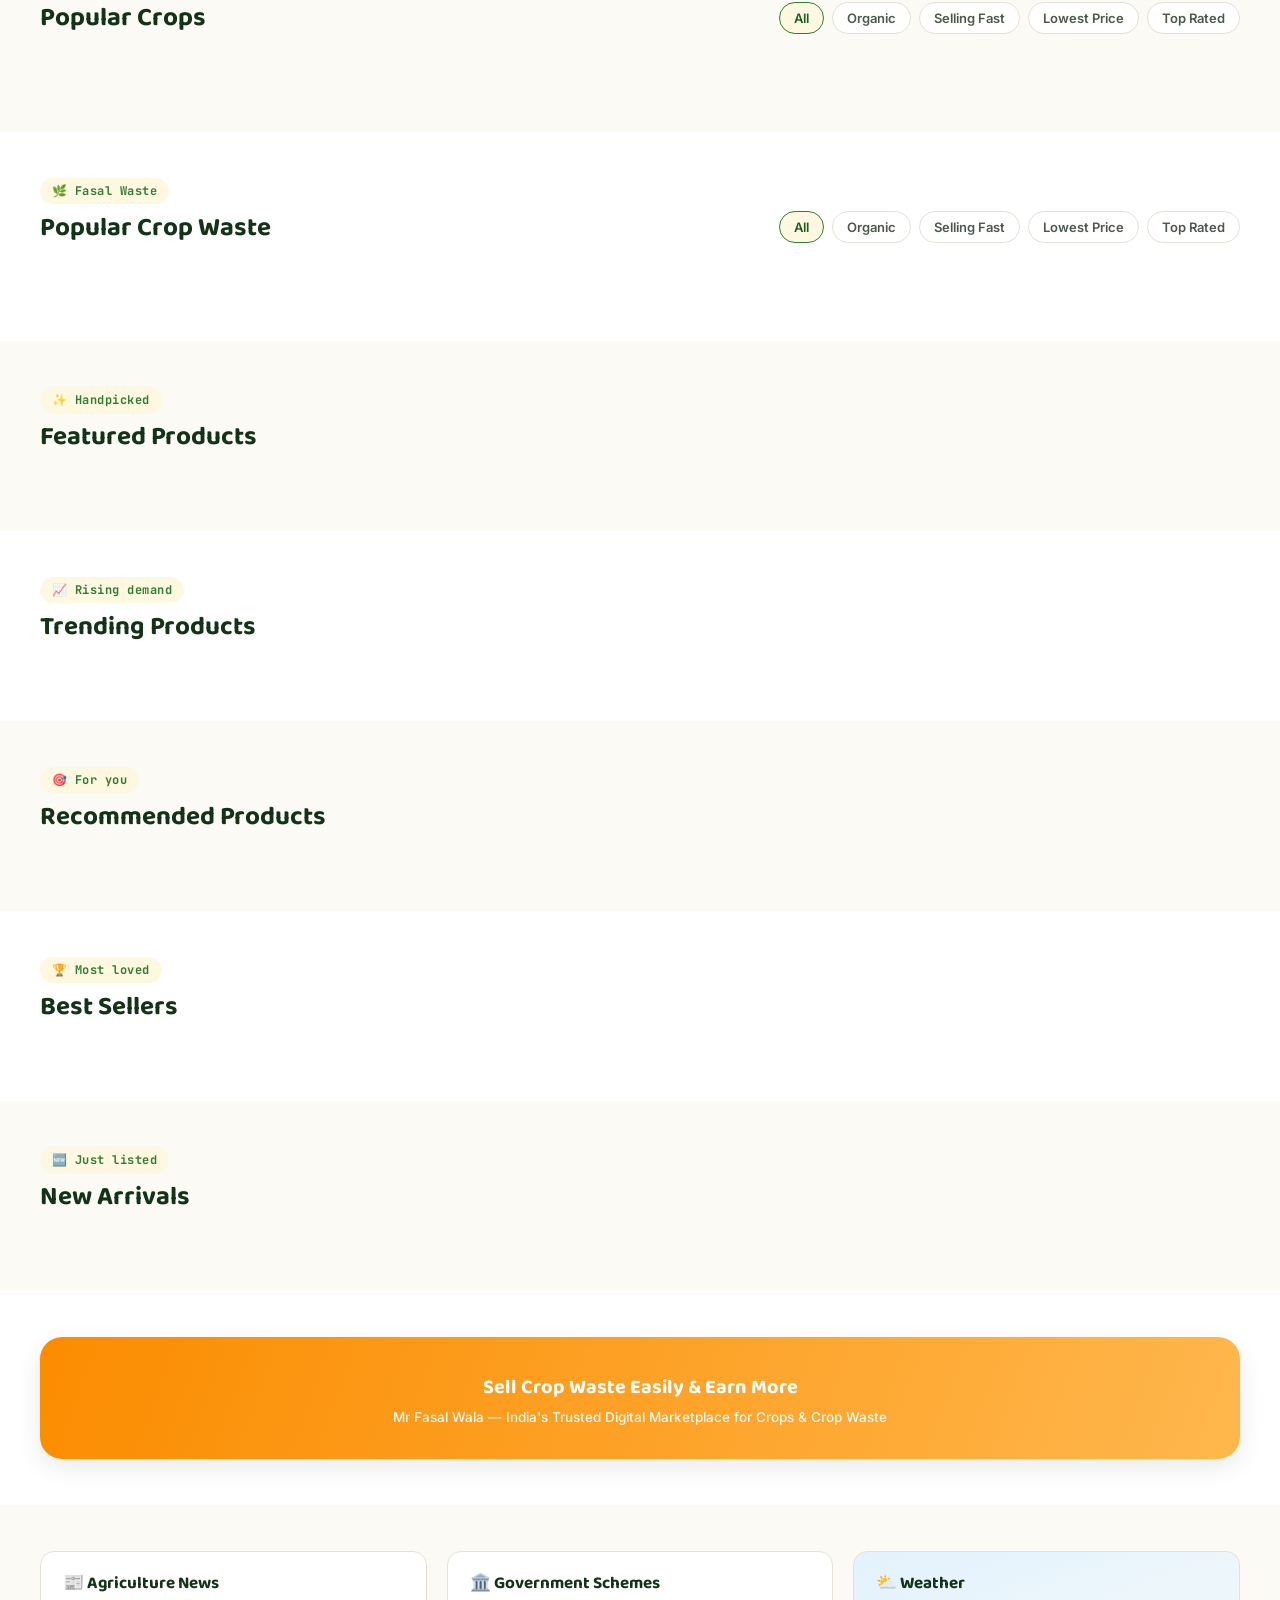
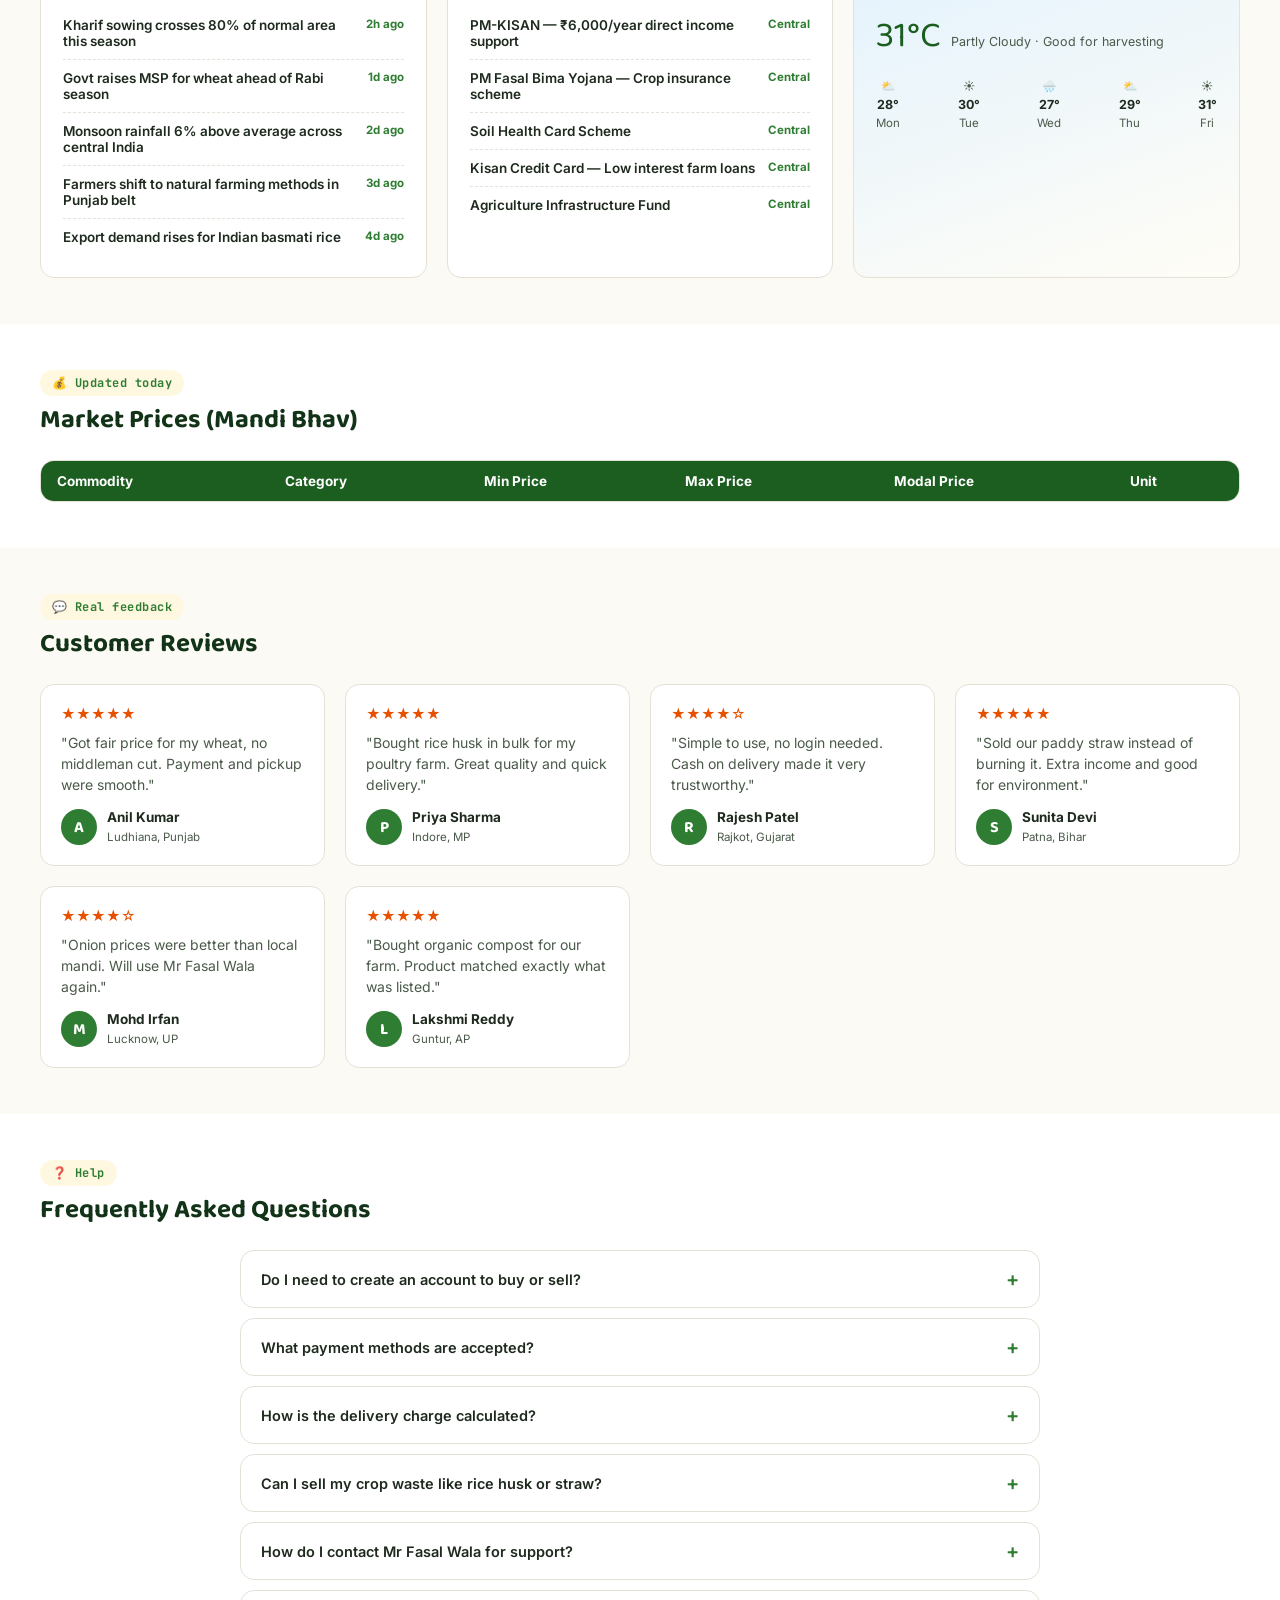
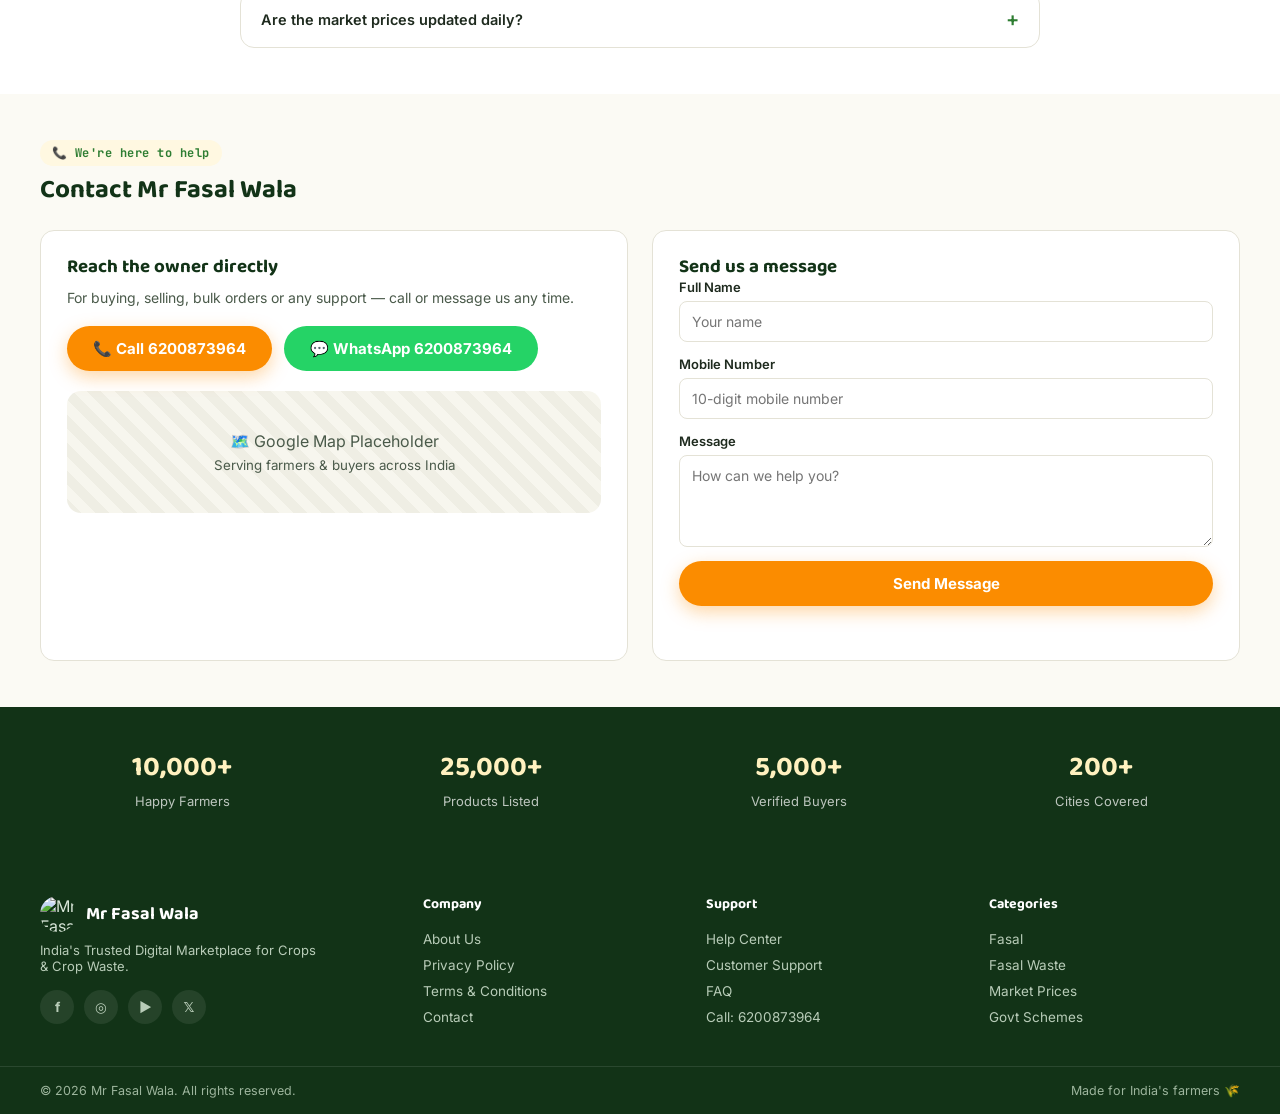
==== commit eec7a5b5: "Add files via upload" ====
--- a/index.html
+++ b/index.html
@@ -154,28 +154,33 @@
 
 <main id="home">
 
-  <!-- ================= HERO ================= -->
-  <section class="hero">
-    <div class="container hero__inner">
-      <div class="hero__content">
-        <span class="eyebrow" data-i18n="hero-eyebrow">🌱 Direct from farm to buyer</span>
-        <h1 class="hero__title" data-i18n="hero-title">India's Trusted<br><span>Digital Mandi</span></h1>
-        <p class="hero__desc" data-i18n="hero-desc">Buy quality crops and sell crop waste at fair mandi prices — no middlemen, no login, just fast and honest trade for every farmer and buyer in India.</p>
-        <div class="hero__cta">
-          <a href="#fasal" class="btn btn--primary" data-i18n="hero-buy">Buy Crops</a>
-          <a href="#sell" class="btn btn--outline" data-i18n="hero-sell">Sell Crops</a>
-        </div>
-        <div class="hero__stats">
-          <div><b>28+</b><span>States Covered</span></div>
-          <div><b>12K+</b><span>Verified Farmers</span></div>
-          <div><b>4.7★</b><span>Buyer Rating</span></div>
-        </div>
-      </div>
-      <div class="hero__art" aria-hidden="true">
-        <div class="hero__blob"></div>
-        <div class="hero__card hero__card--1">🌾 Wheat <b>₹2,180/qtl</b></div>
-        <div class="hero__card hero__card--2">🌿 Rice Husk <b>₹680/qtl</b></div>
-        <div class="hero__card hero__card--3">🍅 Tomato <b>₹1,150/qtl</b></div>
+  <!-- ================= WELCOME HERO ================= -->
+  <section class="welcome-hero">
+    <div class="container welcome-hero__inner">
+      <span class="eyebrow" data-i18n="hero-eyebrow">🌱 Direct from farm to buyer</span>
+      <h1 class="welcome-hero__title" data-i18n="hero-title">Welcome to<br><span>Mr Fasal Wala</span></h1>
+      <p class="welcome-hero__desc" data-i18n="hero-desc">India's Trusted Digital Marketplace for Crops &amp; Crop Waste — no middlemen, no login, just fast and honest trade for every farmer and buyer.</p>
+
+      <div class="split-cta">
+        <a href="#fasal" class="split-card split-card--buy">
+          <span class="split-card__icon">🛒</span>
+          <span class="split-card__title">Buy Crop</span>
+          <span class="split-card__desc">Best Quality Crops from Trusted Sellers</span>
+          <span class="split-card__arrow">→</span>
+        </a>
+        <a href="#waste" class="split-card split-card--sell">
+          <span class="split-card__icon">🚜</span>
+          <span class="split-card__title">Sell Crop</span>
+          <span class="split-card__desc">Sell Your Crops &amp; Crop Waste at Best Prices</span>
+          <span class="split-card__arrow">→</span>
+        </a>
+      </div>
+
+      <div class="trust-row">
+        <div class="trust-item"><span class="trust-item__icon">🛡️</span><div><b>Trusted Platform</b><small>100% Safe &amp; Secure</small></div></div>
+        <div class="trust-item"><span class="trust-item__icon">🤝</span><div><b>Direct Buyer Connect</b><small>No Middlemen</small></div></div>
+        <div class="trust-item"><span class="trust-item__icon">₹</span><div><b>Best Market Price</b><small>Get Maximum Value</small></div></div>
+        <div class="trust-item"><span class="trust-item__icon">🎧</span><div><b>24x7 Support</b><small>We are here to help</small></div></div>
       </div>
     </div>
   </section>
@@ -370,6 +375,16 @@
     </div>
   </section>
 
+  <!-- ================= STATS BAR ================= -->
+  <section class="stats-bar">
+    <div class="container stats-bar__inner">
+      <div class="stat-item"><b>10,000+</b><span>Happy Farmers</span></div>
+      <div class="stat-item"><b>25,000+</b><span>Products Listed</span></div>
+      <div class="stat-item"><b>5,000+</b><span>Verified Buyers</span></div>
+      <div class="stat-item"><b>200+</b><span>Cities Covered</span></div>
+    </div>
+  </section>
+
 </main>
 
 <!-- ================= FOOTER ================= -->
--- a/style.css
+++ b/style.css
@@ -271,6 +271,86 @@
    BANNER
    ========================================================= */
 .banner{padding:36px 0;}
+/* =========================================================
+   WELCOME HERO (Buy Crop / Sell Crop split)
+   ========================================================= */
+.welcome-hero{
+  padding:64px 0 48px;
+  text-align:center;
+  background:
+    radial-gradient(circle at 12% 18%, rgba(46,125,50,.10), transparent 45%),
+    radial-gradient(circle at 88% 12%, rgba(251,140,0,.10), transparent 40%),
+    var(--white);
+  position:relative;
+  border-bottom:1px solid var(--line);
+}
+.welcome-hero__inner{max-width:900px;}
+.welcome-hero__title{
+  font-size:46px;font-weight:800;color:var(--green-900);margin-bottom:16px;letter-spacing:-.01em;
+}
+.welcome-hero__title span{
+  color:var(--green);position:relative;display:inline-block;
+}
+.welcome-hero__title span::after{
+  content:"";position:absolute;left:2px;right:2px;bottom:2px;height:11px;z-index:-1;
+  background:var(--cream-deep);border-radius:3px;
+}
+.welcome-hero__desc{
+  font-size:16.5px;color:var(--ink-soft);max-width:600px;margin:0 auto 38px;line-height:1.6;
+}
+.split-cta{
+  display:grid;grid-template-columns:1fr 1fr;gap:20px;margin-bottom:36px;
+}
+.split-card{
+  position:relative;text-align:left;padding:28px 26px 56px;border-radius:var(--radius-lg);
+  background:var(--white);border:1.5px solid var(--line);
+  box-shadow:var(--shadow-sm);
+  transition:transform .18s ease, box-shadow .18s ease, border-color .18s ease;
+}
+.split-card:hover{transform:translateY(-4px);box-shadow:var(--shadow-lg);}
+.split-card--buy:hover{border-color:var(--green);}
+.split-card--sell:hover{border-color:var(--orange);}
+.split-card__icon{
+  display:inline-flex;align-items:center;justify-content:center;
+  width:52px;height:52px;border-radius:16px;
+  font-size:24px;margin-bottom:16px;
+}
+.split-card--buy .split-card__icon{background:var(--cream);color:var(--green-800);}
+.split-card--sell .split-card__icon{background:#FFF1E0;color:var(--orange-dark);}
+.split-card__title{display:block;font-family:var(--font-display);font-size:23px;font-weight:800;color:var(--green-900);margin-bottom:6px;}
+.split-card__desc{display:block;font-size:14px;color:var(--ink-soft);max-width:88%;line-height:1.5;}
+.split-card__arrow{
+  position:absolute;right:26px;bottom:22px;
+  width:38px;height:38px;border-radius:50%;
+  display:flex;align-items:center;justify-content:center;font-size:16px;font-weight:700;
+  transition:transform .18s ease;
+}
+.split-card--buy .split-card__arrow{background:var(--cream);color:var(--green-800);}
+.split-card--sell .split-card__arrow{background:#FFF1E0;color:var(--orange-dark);}
+.split-card:hover .split-card__arrow{transform:translateX(4px);}
+.trust-row{
+  display:flex;justify-content:center;flex-wrap:wrap;gap:12px;
+}
+.trust-item{
+  display:flex;align-items:center;gap:10px;text-align:left;
+  background:var(--white);border:1px solid var(--line);border-radius:999px;
+  padding:10px 18px 10px 10px;box-shadow:var(--shadow-sm);
+}
+.trust-item__icon{
+  font-size:16px;width:32px;height:32px;flex-shrink:0;border-radius:50%;
+  background:var(--cream);display:flex;align-items:center;justify-content:center;
+}
+.trust-item b{display:block;font-size:13.5px;color:var(--green-900);}
+.trust-item small{font-size:11.5px;color:var(--ink-soft);}
+
+/* =========================================================
+   STATS BAR
+   ========================================================= */
+.stats-bar{background:var(--green-900);padding:38px 0;}
+.stats-bar__inner{display:flex;justify-content:space-around;flex-wrap:wrap;gap:24px;text-align:center;}
+.stat-item b{display:block;font-family:var(--font-display);font-size:28px;color:var(--cream-deep);}
+.stat-item span{font-size:13px;color:rgba(255,255,255,.72);}
+
 .banner--waste{background:linear-gradient(120deg, var(--green-800), var(--green));color:var(--white);}
 .banner__inner{display:flex;align-items:center;justify-content:space-between;gap:20px;flex-wrap:wrap;}
 .banner__inner h2{color:var(--white);font-size:28px;margin-bottom:6px;}
@@ -586,14 +666,30 @@
 
 @media(max-width:760px){
   .top-strip__msg--hide-sm{display:none;}
-  .search-bar{display:none;}
   .main-nav{display:none;}
   .location-pill__text{display:none;}
   .hamburger{display:flex;}
   .mobile-menu{display:flex;}
-  .site-header__inner{grid-template-columns:1fr auto;}
+  .site-header__inner{
+    grid-template-columns:1fr auto;
+    row-gap:10px;
+    height:auto;
+    padding:10px 0;
+  }
+  /* Search bar moves to its own full-width row below the brand/actions row on mobile,
+     instead of being hidden — this is what makes search reachable on phones. */
+  .search-bar{
+    grid-column:1 / -1;
+    max-width:none;
+    width:100%;
+    height:42px;
+    order:3;
+  }
   .hero__title{font-size:30px;}
   .hero__stats{gap:20px;}
+  .welcome-hero__title{font-size:30px;}
+  .split-cta{grid-template-columns:1fr;}
+  .trust-row{gap:16px 22px;}
   .footer-grid{grid-template-columns:1fr 1fr;}
   .product-modal{grid-template-columns:1fr;}
   .product-modal__media{border-radius:var(--radius-lg) var(--radius-lg) 0 0;height:200px;}
